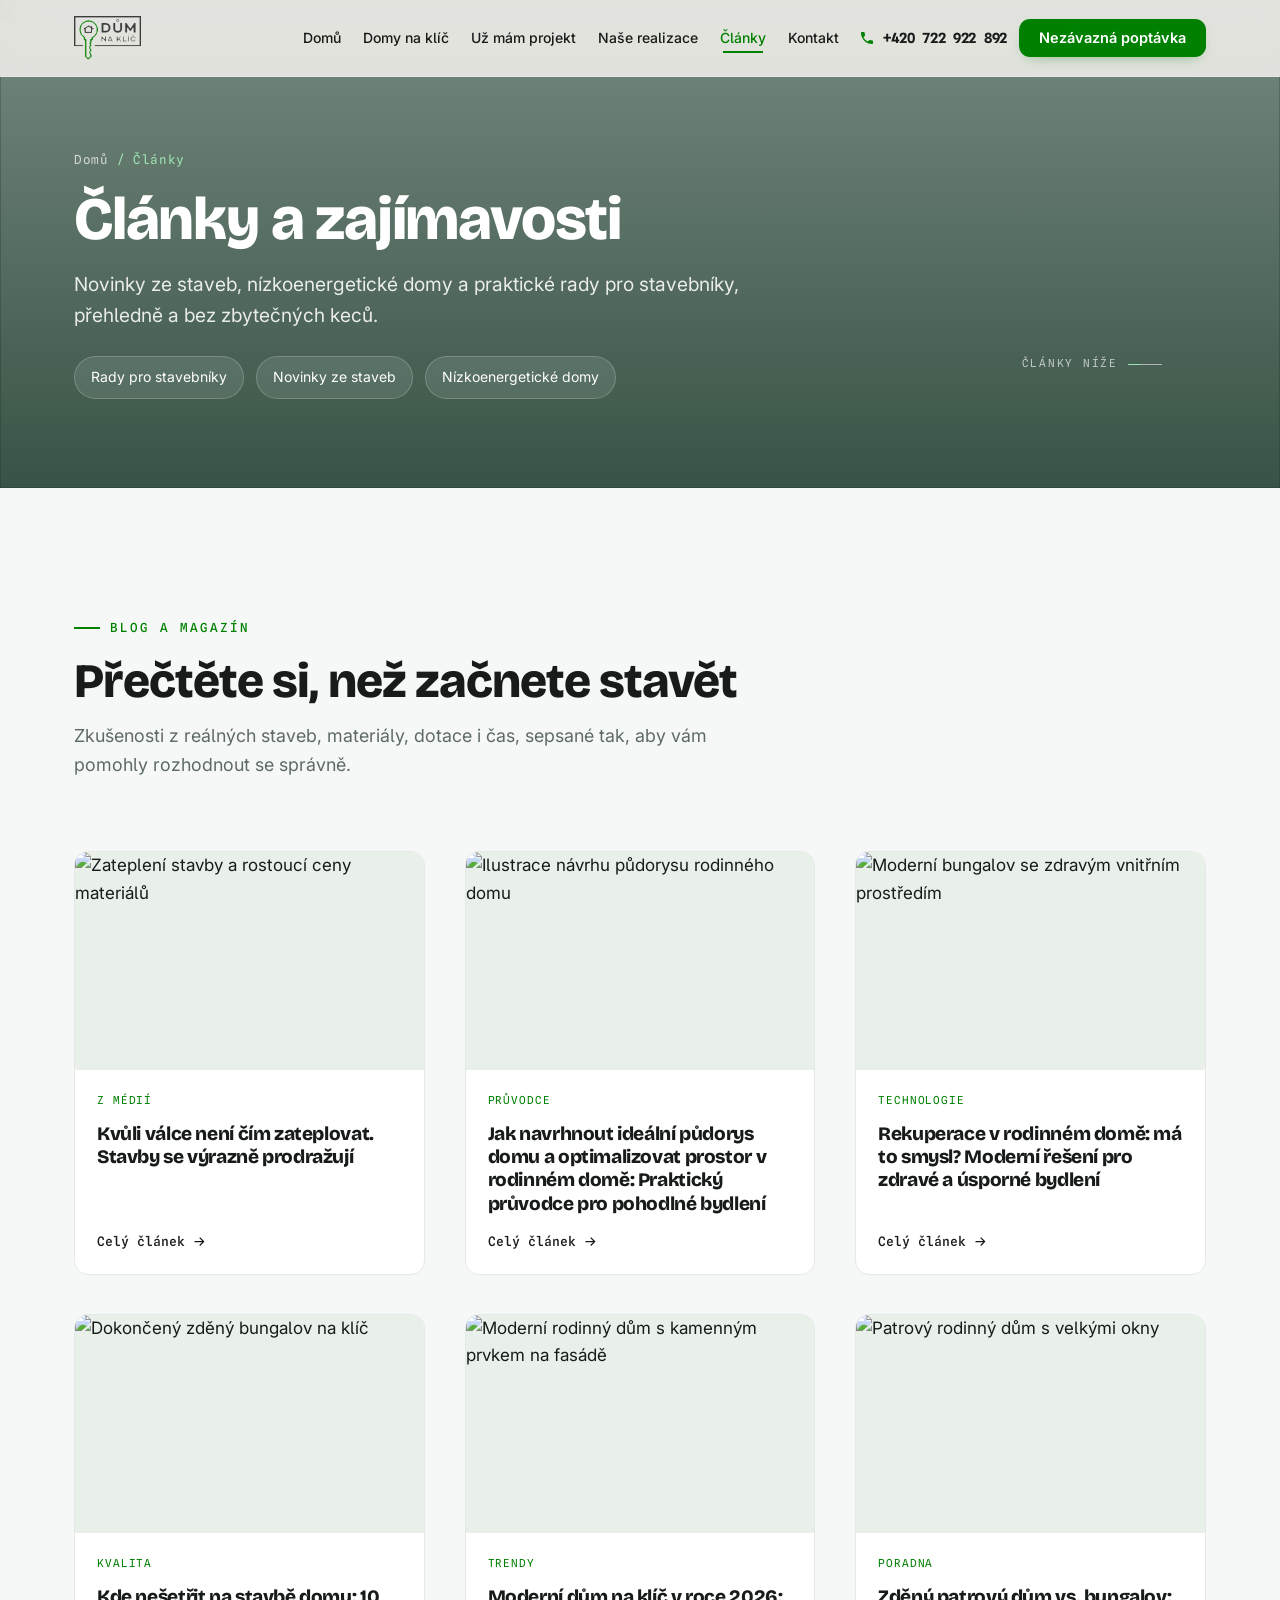
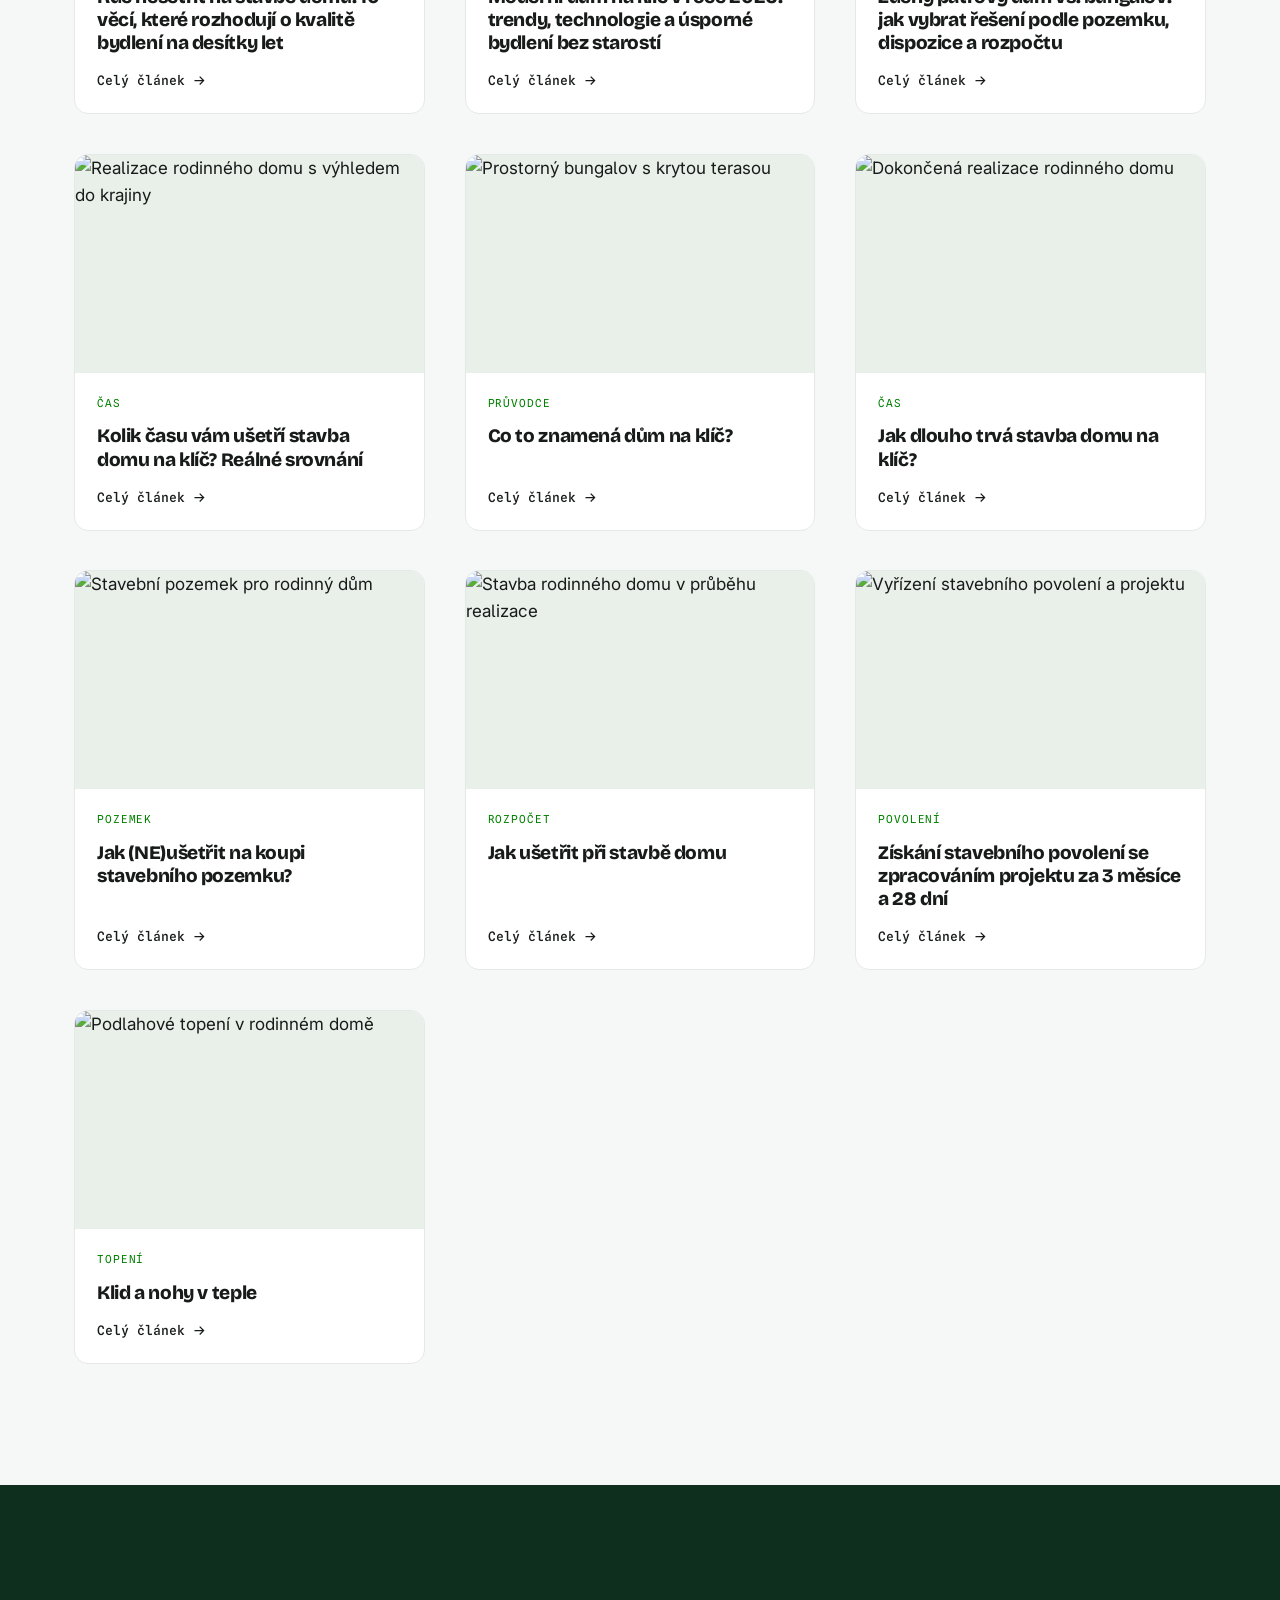
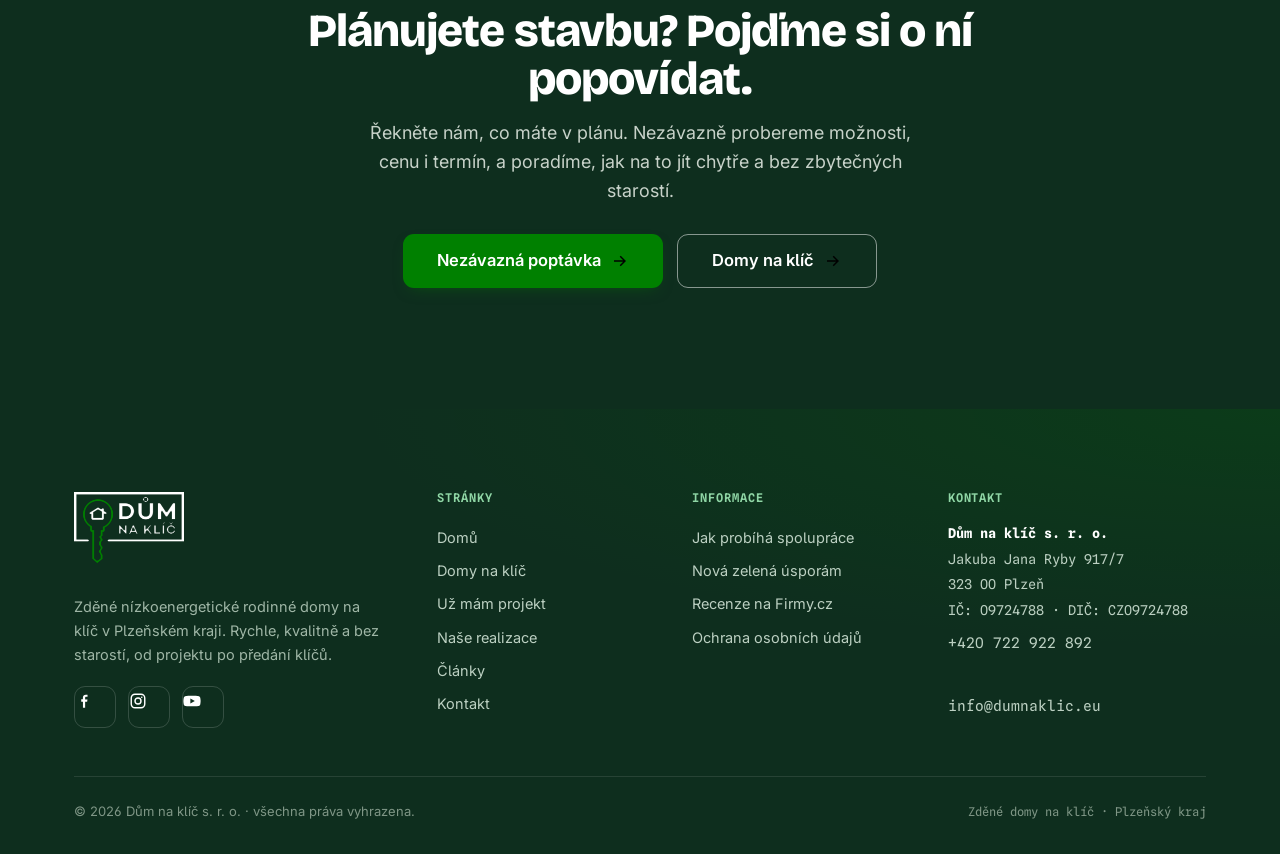
==== clanky.html @ 668cb0ad "Dům na klíč — redesign webu (statický web + GH Pages deploy) Kompletní redesign webu stavební firmy " ====
<!DOCTYPE html>
<html lang="cs">
<head>
  <meta charset="UTF-8">
  <meta http-equiv="X-UA-Compatible" content="IE=edge">
  <meta name="viewport" content="width=device-width, initial-scale=1">
  <title>Články a rady o stavbě domů na klíč | Dům na klíč</title>
  <meta name="description" content="Novinky ze staveb, nízkoenergetické domy a praktické rady pro stavebníky. Přečtěte si články z oblasti zděných rodinných domů na klíč.">
  <link rel="canonical" href="https://www.dumnaklic.eu/clanky/">
  <meta property="og:title" content="Články a rady o stavbě domů na klíč | Dům na klíč">
  <meta property="og:description" content="Novinky ze staveb, nízkoenergetické domy a praktické rady pro stavebníky. Přečtěte si články z oblasti zděných rodinných domů na klíč.">
  <meta property="og:type" content="website">
  <meta property="og:image" content="https://www.dumnaklic.eu/wp-content/uploads/2026/05/LUH8ee681_shutterstock_440245672.jpg">
  <meta name="theme-color" content="#008000">
  <link rel="preconnect" href="https://fonts.googleapis.com">
  <link rel="preconnect" href="https://fonts.gstatic.com" crossorigin>
  <link href="https://fonts.googleapis.com/css2?family=Bricolage+Grotesque:opsz,wght@12..96,200;12..96,300;12..96,600;12..96,700;12..96,800&family=Inter:wght@400;500;600;700&family=Spline+Sans+Mono:wght@400;500;600&display=swap" rel="stylesheet">
  <link rel="stylesheet" href="assets/css/style.css?v=5">
  <link rel="icon" href="data:image/svg+xml,%3Csvg xmlns='http://www.w3.org/2000/svg' viewBox='0 0 32 32'%3E%3Crect width='32' height='32' rx='7' fill='%23008000'/%3E%3Cpath d='M16 6l8 6.2v1.6h-2V24h-4.6v-5.6h-2.8V24H8V13.8H6v-1.6z' fill='%23fff'/%3E%3C/svg%3E">
</head>
<body class="has-callbar">

<!-- ============ HEADER (identické na všech stránkách) ============ -->
<header class="site-header">
  <div class="nav">
    <div class="container nav__in">
      <a class="nav__logo" href="index.html" aria-label="Dům na klíč, domů"><img src="assets/img/logo.png" alt="Dům na klíč"></a>
      <nav class="nav__menu" aria-label="Hlavní menu">
        <a class="nav__link" data-nav="index.html" href="index.html">Domů</a>
        <a class="nav__link" data-nav="projekty-typove.html" href="projekty-typove.html">Domy na klíč</a>
        <a class="nav__link" data-nav="projekty-individualni.html" href="projekty-individualni.html">Už mám projekt</a>
        <a class="nav__link" data-nav="realizace.html" href="realizace.html">Naše realizace</a>
        <a class="nav__link" data-nav="clanky.html" href="clanky.html">Články</a>
        <a class="nav__link" data-nav="kontakty.html" href="kontakty.html">Kontakt</a>
      </nav>
      <div class="nav__right">
        <a class="nav__phone" href="tel:+420722922892" aria-label="Zavolejte nám"><svg viewBox="0 0 24 24"><path d="M6.6 10.8c1.4 2.8 3.8 5.1 6.6 6.6l2.2-2.2c.3-.3.7-.4 1-.2 1.1.4 2.3.6 3.6.6.6 0 1 .4 1 1V20c0 .6-.4 1-1 1C10.6 21 3 13.4 3 4c0-.6.4-1 1-1h3.5c.6 0 1 .4 1 1 0 1.2.2 2.4.6 3.6.1.4 0 .7-.2 1z"/></svg><span>+420 722 922 892</span></a>
        <a class="btn btn--primary nav__cta" href="kontakty.html">Nezávazná poptávka</a>
        <button class="nav__toggle" aria-label="Otevřít menu" aria-expanded="false"><span></span><span></span><span></span></button>
      </div>
    </div>
  </div>
</header>

<!-- mobilní menu -->
<div class="drawer" role="dialog" aria-modal="true" aria-label="Menu">
  <div class="drawer__scrim" data-drawer-close></div>
  <div class="drawer__panel">
    <div class="drawer__head">
      <img src="assets/img/logo.png" alt="Dům na klíč">
      <button class="drawer__close" data-drawer-close aria-label="Zavřít menu">&times;</button>
    </div>
    <nav class="drawer__menu" aria-label="Mobilní menu">
      <a data-nav="index.html" href="index.html">Domů</a>
      <a data-nav="projekty-typove.html" href="projekty-typove.html">Domy na klíč</a>
      <a data-nav="projekty-individualni.html" href="projekty-individualni.html">Už mám projekt</a>
      <a data-nav="realizace.html" href="realizace.html">Naše realizace</a>
      <a data-nav="clanky.html" href="clanky.html">Články</a>
      <a data-nav="kontakty.html" href="kontakty.html">Kontakt</a>
    </nav>
    <div class="drawer__foot">
      <div class="drawer__phone">+420 722 922 892</div>
      <a class="btn btn--primary" href="kontakty.html">Nezávazná poptávka</a>
    </div>
  </div>
</div>

<main>
  <!-- ============ PAGE HERO ============ -->
  <section class="page-hero">
    <div class="page-hero__bg">
      <img src="https://www.dumnaklic.eu/wp-content/uploads/2026/05/LUH8ee681_shutterstock_440245672.jpg" alt="" aria-hidden="true" loading="lazy">
    </div>
    <div class="container">
      <div class="page-hero__in">
        <nav class="breadcrumb" aria-label="Drobečková navigace">
          <a href="index.html">Domů</a>
          <span aria-hidden="true">/</span>
          <span>Články</span>
        </nav>
        <h1 class="page-hero__title">Články a zajímavosti</h1>
        <p class="page-hero__lead">Novinky ze staveb, nízkoenergetické domy a praktické rady pro stavebníky, přehledně a bez zbytečných keců.</p>
        <div class="page-hero__meta">
          <span class="page-hero__chip">Rady pro stavebníky</span>
          <span class="page-hero__chip">Novinky ze staveb</span>
          <span class="page-hero__chip">Nízkoenergetické domy</span>
        </div>
        <div class="page-hero__scroll" aria-hidden="true">Články níže<span></span></div>
      </div>
    </div>
  </section>

  <!-- ============ MŘÍŽKA ČLÁNKŮ ============ -->
  <section class="section">
    <div class="container">
      <div class="section-head reveal">
        <p class="eyebrow">Blog a magazín</p>
        <h2 class="section-head__title">Přečtěte si, než začnete stavět</h2>
        <p class="section-head__lead">Zkušenosti z reálných staveb, materiály, dotace i čas, sepsané tak, aby vám pomohly rozhodnout se správně.</p>
      </div>
      <div class="grid grid--3">

        <!-- 1 · iDNES (externí, z médií) -->
        <article class="article-card reveal">
          <a class="article-card__media" href="https://www.idnes.cz/plzen/zpravy/ropa-plzensky-kraj-polystyren-neni-drahy-zatepleni-stavebni-firma.A260504_928268_plzen-zpravy_vb" target="_blank" rel="noopener"><img src="https://www.dumnaklic.eu/wp-content/uploads/2026/05/LUH8ee681_shutterstock_440245672.jpg" alt="Zateplení stavby a rostoucí ceny materiálů" loading="lazy"></a>
          <div class="article-card__body">
            <span class="article-card__cat">Z médií</span>
            <h3 class="article-card__title">Kvůli válce není čím zateplovat. Stavby se výrazně prodražují</h3>
            <a class="article-card__more" href="https://www.idnes.cz/plzen/zpravy/ropa-plzensky-kraj-polystyren-neni-drahy-zatepleni-stavebni-firma.A260504_928268_plzen-zpravy_vb" target="_blank" rel="noopener">Celý článek <svg viewBox="0 0 24 24"><path d="M4 11h12.2l-4.6-4.6L13 5l7 7-7 7-1.4-1.4 4.6-4.6H4z"/></svg></a>
          </div>
        </article>

        <!-- 2 · Půdorys / dispozice -->
        <article class="article-card reveal" data-delay="1">
          <a class="article-card__media" href="https://www.dumnaklic.eu/jak-navrhnout-idealni-pudorys-domu-a-optimalizovat-prostor-v-rodinnem-dome-prakticky-pruvodce-pro-pohodlne-bydleni/" target="_blank" rel="noopener"><img src="https://www.dumnaklic.eu/wp-content/uploads/2026/04/IMG_2669.jpg" alt="Ilustrace návrhu půdorysu rodinného domu" loading="lazy"></a>
          <div class="article-card__body">
            <span class="article-card__cat">Průvodce</span>
            <h3 class="article-card__title">Jak navrhnout ideální půdorys domu a optimalizovat prostor v rodinném domě: Praktický průvodce pro pohodlné bydlení</h3>
            <a class="article-card__more" href="https://www.dumnaklic.eu/jak-navrhnout-idealni-pudorys-domu-a-optimalizovat-prostor-v-rodinnem-dome-prakticky-pruvodce-pro-pohodlne-bydleni/" target="_blank" rel="noopener">Celý článek <svg viewBox="0 0 24 24"><path d="M4 11h12.2l-4.6-4.6L13 5l7 7-7 7-1.4-1.4 4.6-4.6H4z"/></svg></a>
          </div>
        </article>

        <!-- 3 · Rekuperace -->
        <article class="article-card reveal" data-delay="2">
          <a class="article-card__media" href="https://www.dumnaklic.eu/rekuperace-v-rodinnem-dome-ma-to-smysl/" target="_blank" rel="noopener"><img src="https://www.dumnaklic.eu/wp-content/uploads/2026/06/ChatGPT-Image-Jun-16-2026-at-11_22_30-AM.png" alt="Moderní bungalov se zdravým vnitřním prostředím" loading="lazy"></a>
          <div class="article-card__body">
            <span class="article-card__cat">Technologie</span>
            <h3 class="article-card__title">Rekuperace v rodinném domě: má to smysl? Moderní řešení pro zdravé a úsporné bydlení</h3>
            <a class="article-card__more" href="https://www.dumnaklic.eu/rekuperace-v-rodinnem-dome-ma-to-smysl/" target="_blank" rel="noopener">Celý článek <svg viewBox="0 0 24 24"><path d="M4 11h12.2l-4.6-4.6L13 5l7 7-7 7-1.4-1.4 4.6-4.6H4z"/></svg></a>
          </div>
        </article>

        <!-- 4 · Kvalita -->
        <article class="article-card reveal">
          <a class="article-card__media" href="https://www.dumnaklic.eu/kde-nesetrit-na-stavbe-domu-10-veci-ktere-rozhoduji-o-kvalite-bydleni-na-desitky-let/" target="_blank" rel="noopener"><img src="https://www.dumnaklic.eu/wp-content/uploads/2021/04/IMG_4372.jpg" alt="Dokončený zděný bungalov na klíč" loading="lazy"></a>
          <div class="article-card__body">
            <span class="article-card__cat">Kvalita</span>
            <h3 class="article-card__title">Kde nešetřit na stavbě domu: 10 věcí, které rozhodují o kvalitě bydlení na desítky let</h3>
            <a class="article-card__more" href="https://www.dumnaklic.eu/kde-nesetrit-na-stavbe-domu-10-veci-ktere-rozhoduji-o-kvalite-bydleni-na-desitky-let/" target="_blank" rel="noopener">Celý článek <svg viewBox="0 0 24 24"><path d="M4 11h12.2l-4.6-4.6L13 5l7 7-7 7-1.4-1.4 4.6-4.6H4z"/></svg></a>
          </div>
        </article>

        <!-- 5 · Trendy -->
        <article class="article-card reveal" data-delay="1">
          <a class="article-card__media" href="https://www.dumnaklic.eu/moderni-dum-na-klic-v-roce-2026-trendy-technologie-a-usporne-bydleni-bez-starosti/" target="_blank" rel="noopener"><img src="https://www.dumnaklic.eu/wp-content/uploads/2023/12/IMG_2590.jpg" alt="Moderní rodinný dům s kamenným prvkem na fasádě" loading="lazy"></a>
          <div class="article-card__body">
            <span class="article-card__cat">Trendy</span>
            <h3 class="article-card__title">Moderní dům na klíč v roce 2026: trendy, technologie a úsporné bydlení bez starostí</h3>
            <a class="article-card__more" href="https://www.dumnaklic.eu/moderni-dum-na-klic-v-roce-2026-trendy-technologie-a-usporne-bydleni-bez-starosti/" target="_blank" rel="noopener">Celý článek <svg viewBox="0 0 24 24"><path d="M4 11h12.2l-4.6-4.6L13 5l7 7-7 7-1.4-1.4 4.6-4.6H4z"/></svg></a>
          </div>
        </article>

        <!-- 6 · Poradna -->
        <article class="article-card reveal" data-delay="2">
          <a class="article-card__media" href="https://www.dumnaklic.eu/zdeny-patrovy-dum-vs-bungalov-jak-vybrat-spravne-reseni-podle-pozemku-dispozice-a-rozpoctu/" target="_blank" rel="noopener"><img src="https://www.dumnaklic.eu/wp-content/uploads/2026/04/IMG_3755.jpg" alt="Patrový rodinný dům s velkými okny" loading="lazy"></a>
          <div class="article-card__body">
            <span class="article-card__cat">Poradna</span>
            <h3 class="article-card__title">Zděný patrový dům vs. bungalov: jak vybrat řešení podle pozemku, dispozice a rozpočtu</h3>
            <a class="article-card__more" href="https://www.dumnaklic.eu/zdeny-patrovy-dum-vs-bungalov-jak-vybrat-spravne-reseni-podle-pozemku-dispozice-a-rozpoctu/" target="_blank" rel="noopener">Celý článek <svg viewBox="0 0 24 24"><path d="M4 11h12.2l-4.6-4.6L13 5l7 7-7 7-1.4-1.4 4.6-4.6H4z"/></svg></a>
          </div>
        </article>

        <!-- 7 · Čas -->
        <article class="article-card reveal">
          <a class="article-card__media" href="https://www.dumnaklic.eu/kolik-casu-vam-usetri-stavba-domu-na-klic-realne-srovnani/" target="_blank" rel="noopener"><img src="https://www.dumnaklic.eu/wp-content/uploads/2026/04/IMG_2679.jpg" alt="Realizace rodinného domu s výhledem do krajiny" loading="lazy"></a>
          <div class="article-card__body">
            <span class="article-card__cat">Čas</span>
            <h3 class="article-card__title">Kolik času vám ušetří stavba domu na klíč? Reálné srovnání</h3>
            <a class="article-card__more" href="https://www.dumnaklic.eu/kolik-casu-vam-usetri-stavba-domu-na-klic-realne-srovnani/" target="_blank" rel="noopener">Celý článek <svg viewBox="0 0 24 24"><path d="M4 11h12.2l-4.6-4.6L13 5l7 7-7 7-1.4-1.4 4.6-4.6H4z"/></svg></a>
          </div>
        </article>

        <!-- 8 · Průvodce -->
        <article class="article-card reveal" data-delay="1">
          <a class="article-card__media" href="https://www.dumnaklic.eu/co-to-znamena-dum-na-klic/" target="_blank" rel="noopener"><img src="https://www.dumnaklic.eu/wp-content/uploads/2026/04/IMG_8187.jpg" alt="Prostorný bungalov s krytou terasou" loading="lazy"></a>
          <div class="article-card__body">
            <span class="article-card__cat">Průvodce</span>
            <h3 class="article-card__title">Co to znamená dům na klíč?</h3>
            <a class="article-card__more" href="https://www.dumnaklic.eu/co-to-znamena-dum-na-klic/" target="_blank" rel="noopener">Celý článek <svg viewBox="0 0 24 24"><path d="M4 11h12.2l-4.6-4.6L13 5l7 7-7 7-1.4-1.4 4.6-4.6H4z"/></svg></a>
          </div>
        </article>

        <!-- 9 · Čas -->
        <article class="article-card reveal" data-delay="2">
          <a class="article-card__media" href="https://www.dumnaklic.eu/jak-dlouho-trva-stavba-domu-na-klic/" target="_blank" rel="noopener"><img src="https://www.dumnaklic.eu/wp-content/uploads/2026/04/IMG_3755.jpg" alt="Dokončená realizace rodinného domu" loading="lazy"></a>
          <div class="article-card__body">
            <span class="article-card__cat">Čas</span>
            <h3 class="article-card__title">Jak dlouho trvá stavba domu na klíč?</h3>
            <a class="article-card__more" href="https://www.dumnaklic.eu/jak-dlouho-trva-stavba-domu-na-klic/" target="_blank" rel="noopener">Celý článek <svg viewBox="0 0 24 24"><path d="M4 11h12.2l-4.6-4.6L13 5l7 7-7 7-1.4-1.4 4.6-4.6H4z"/></svg></a>
          </div>
        </article>

        <!-- 10 · Pozemek -->
        <article class="article-card reveal">
          <a class="article-card__media" href="https://www.dumnaklic.eu/co-je-stavebni-pozemek/" target="_blank" rel="noopener"><img src="https://www.dumnaklic.eu/wp-content/uploads/2023/04/My-project-1-1.jpg" alt="Stavební pozemek pro rodinný dům" loading="lazy"></a>
          <div class="article-card__body">
            <span class="article-card__cat">Pozemek</span>
            <h3 class="article-card__title">Jak (NE)ušetřit na koupi stavebního pozemku?</h3>
            <a class="article-card__more" href="https://www.dumnaklic.eu/co-je-stavebni-pozemek/" target="_blank" rel="noopener">Celý článek <svg viewBox="0 0 24 24"><path d="M4 11h12.2l-4.6-4.6L13 5l7 7-7 7-1.4-1.4 4.6-4.6H4z"/></svg></a>
          </div>
        </article>

        <!-- 11 · Rozpočet -->
        <article class="article-card reveal" data-delay="1">
          <a class="article-card__media" href="https://www.dumnaklic.eu/jak-usetrit-pri-stavbe-domu/" target="_blank" rel="noopener"><img src="https://www.dumnaklic.eu/wp-content/uploads/2022/11/IMG_0163.jpg" alt="Stavba rodinného domu v průběhu realizace" loading="lazy"></a>
          <div class="article-card__body">
            <span class="article-card__cat">Rozpočet</span>
            <h3 class="article-card__title">Jak ušetřit při stavbě domu</h3>
            <a class="article-card__more" href="https://www.dumnaklic.eu/jak-usetrit-pri-stavbe-domu/" target="_blank" rel="noopener">Celý článek <svg viewBox="0 0 24 24"><path d="M4 11h12.2l-4.6-4.6L13 5l7 7-7 7-1.4-1.4 4.6-4.6H4z"/></svg></a>
          </div>
        </article>

        <!-- 12 · Povolení -->
        <article class="article-card reveal" data-delay="2">
          <a class="article-card__media" href="https://www.dumnaklic.eu/ziskani-stavebniho-povoleni-se-zpracovanim-projektu-za-3-mesice-a-28-dni/" target="_blank" rel="noopener"><img src="https://www.dumnaklic.eu/wp-content/uploads/2022/11/STAVEBNI-FIRMA-PLZEN.jpg" alt="Vyřízení stavebního povolení a projektu" loading="lazy"></a>
          <div class="article-card__body">
            <span class="article-card__cat">Povolení</span>
            <h3 class="article-card__title">Získání stavebního povolení se zpracováním projektu za 3 měsíce a 28 dní</h3>
            <a class="article-card__more" href="https://www.dumnaklic.eu/ziskani-stavebniho-povoleni-se-zpracovanim-projektu-za-3-mesice-a-28-dni/" target="_blank" rel="noopener">Celý článek <svg viewBox="0 0 24 24"><path d="M4 11h12.2l-4.6-4.6L13 5l7 7-7 7-1.4-1.4 4.6-4.6H4z"/></svg></a>
          </div>
        </article>

        <!-- 13 · Topení -->
        <article class="article-card reveal">
          <a class="article-card__media" href="https://www.dumnaklic.eu/klid-a-nohy-v-teple/" target="_blank" rel="noopener"><img src="https://www.dumnaklic.eu/wp-content/uploads/2022/11/podlahove-topeni.jpg" alt="Podlahové topení v rodinném domě" loading="lazy"></a>
          <div class="article-card__body">
            <span class="article-card__cat">Topení</span>
            <h3 class="article-card__title">Klid a nohy v teple</h3>
            <a class="article-card__more" href="https://www.dumnaklic.eu/klid-a-nohy-v-teple/" target="_blank" rel="noopener">Celý článek <svg viewBox="0 0 24 24"><path d="M4 11h12.2l-4.6-4.6L13 5l7 7-7 7-1.4-1.4 4.6-4.6H4z"/></svg></a>
          </div>
        </article>

      </div>
    </div>
  </section>

  <!-- ============ CTA ============ -->
  <section class="section section--pine">
    <div class="container">
      <div class="cta-band reveal">
        <h2 class="cta-band__title">Plánujete stavbu? Pojďme si o ní popovídat.</h2>
        <p class="cta-band__text">Řekněte nám, co máte v plánu. Nezávazně probereme možnosti, cenu i termín, a poradíme, jak na to jít chytře a bez zbytečných starostí.</p>
        <div class="cta-band__actions">
          <a class="btn btn--primary btn--lg" href="kontakty.html">Nezávazná poptávka
            <svg viewBox="0 0 24 24"><path d="M4 11h12.2l-4.6-4.6L13 5l7 7-7 7-1.4-1.4 4.6-4.6H4z"/></svg></a>
          <a class="btn btn--outline-light btn--lg" href="projekty-typove.html">Domy na klíč
            <svg viewBox="0 0 24 24"><path d="M4 11h12.2l-4.6-4.6L13 5l7 7-7 7-1.4-1.4 4.6-4.6H4z"/></svg></a>
        </div>
      </div>
    </div>
  </section>
</main>

<!-- ============ FOOTER (identické na všech stránkách) ============ -->
<footer class="site-footer">
  <div class="container">
    <div class="footer__grid">
      <div class="footer__col">
        <span class="footer__logo"><img src="assets/img/logo-light.png" alt="Dům na klíč"></span>
        <p class="footer__about">Zděné nízkoenergetické rodinné domy na klíč v Plzeňském kraji. Rychle, kvalitně a bez starostí, od projektu po předání klíčů.</p>
        <div class="footer__socials">
          <a href="https://www.facebook.com/dumnaklic.eu" target="_blank" rel="noopener" aria-label="Facebook"><svg viewBox="0 0 24 24"><path d="M13.5 21v-8h2.7l.4-3.1h-3.1V7.9c0-.9.3-1.5 1.6-1.5h1.6V3.6c-.3 0-1.2-.1-2.3-.1-2.3 0-3.9 1.4-3.9 4v2.3H8.3V13h2.3v8z"/></svg></a>
          <a href="https://www.instagram.com/dumnaklic.eu/" target="_blank" rel="noopener" aria-label="Instagram"><svg viewBox="0 0 24 24" fill="none" stroke="#fff" stroke-width="1.9"><rect x="3" y="3" width="18" height="18" rx="5"/><circle cx="12" cy="12" r="4"/><circle cx="17" cy="7" r="1.1" fill="#fff" stroke="none"/></svg></a>
          <a href="https://www.youtube.com/@dumnaklic1733" target="_blank" rel="noopener" aria-label="YouTube"><svg viewBox="0 0 24 24"><path d="M23 7.5a2.8 2.8 0 0 0-2-2C19.2 5 12 5 12 5s-7.2 0-9 .5a2.8 2.8 0 0 0-2 2A29 29 0 0 0 .5 12 29 29 0 0 0 1 16.5a2.8 2.8 0 0 0 2 2c1.8.5 9 .5 9 .5s7.2 0 9-.5a2.8 2.8 0 0 0 2-2 29 29 0 0 0 .5-4.5A29 29 0 0 0 23 7.5M9.8 15.3V8.7l6 3.3z"/></svg></a>
        </div>
      </div>
      <div class="footer__col">
        <h4>Stránky</h4>
        <a href="index.html">Domů</a>
        <a href="projekty-typove.html">Domy na klíč</a>
        <a href="projekty-individualni.html">Už mám projekt</a>
        <a href="realizace.html">Naše realizace</a>
        <a href="clanky.html">Články</a>
        <a href="kontakty.html">Kontakt</a>
      </div>
      <div class="footer__col">
        <h4>Informace</h4>
        <a href="https://www.dumnaklic.eu/jak-probiha-spoluprace/" target="_blank" rel="noopener">Jak probíhá spolupráce</a>
        <a href="https://www.dumnaklic.eu/nova-zelena-usporam/" target="_blank" rel="noopener">Nová zelená úsporám</a>
        <a href="https://www.firmy.cz/detail/13316725-dum-na-klic-s-r-o-plzen.html" target="_blank" rel="noopener">Recenze na Firmy.cz</a>
        <a href="https://www.dumnaklic.eu/privacy-policy/" target="_blank" rel="noopener">Ochrana osobních údajů</a>
      </div>
      <div class="footer__col">
        <h4>Kontakt</h4>
        <p class="footer__contact">
          <strong>Dům na klíč s. r. o.</strong><br>
          Jakuba Jana Ryby 917/7<br>323 00 Plzeň<br>
          IČ: 09724788 · DIČ: CZ09724788<br>
          <a href="tel:+420722922892">+420 722 922 892</a><br>
          <a href="mailto:info@dumnaklic.eu">info@dumnaklic.eu</a>
        </p>
      </div>
    </div>
    <div class="footer__bottom">
      <span>© 2026 Dům na klíč s. r. o. · všechna práva vyhrazena.</span>
      <span class="footer__made">Zděné domy na klíč · Plzeňský kraj</span>
    </div>
  </div>
</footer>

<!-- mobilní sticky call bar -->
<div class="callbar">
  <a href="tel:+420722922892" class="callbar--primary"><svg viewBox="0 0 24 24"><path d="M6.6 10.8c1.4 2.8 3.8 5.1 6.6 6.6l2.2-2.2c.3-.3.7-.4 1-.2 1.1.4 2.3.6 3.6.6.6 0 1 .4 1 1V20c0 .6-.4 1-1 1C10.6 21 3 13.4 3 4c0-.6.4-1 1-1h3.5c.6 0 1 .4 1 1 0 1.2.2 2.4.6 3.6.1.4 0 .7-.2 1z"/></svg>Zavolat</a>
  <a href="kontakty.html">Poptávka</a>
</div>

<!-- lightbox (galerie) -->
<div class="lightbox" role="dialog" aria-modal="true" aria-label="Galerie">
  <button class="lightbox__close" aria-label="Zavřít">&times;</button>
  <button class="lightbox__nav lightbox__nav--prev" aria-label="Předchozí">&#8249;</button>
  <img src="" alt="">
  <button class="lightbox__nav lightbox__nav--next" aria-label="Další">&#8250;</button>
  <div class="lightbox__cap"></div>
</div>

<script src="assets/js/main.js?v=5"></script>
</body>
</html>
---- assets/css/style.css ----
/* =====================================================================
   DŮM NA KLÍČ — Design system
   Brand: #008000 (zelená, požadavek klienta) + #3C3C3B (antracit)
   Signatura: "titleblock" katalogové karty (technický výkres) + motiv klíče
   Display: Bricolage Grotesque · Body: Inter · Utility: Spline Sans Mono
   ===================================================================== */

/* ---------- Tokens ---------- */
:root{
  --green:#008000;          /* mandatorní brand zelená */
  --green-600:#0a6b20;      /* hover na zelené */
  --green-deep:#0e2e1e;     /* tmavé "pine" sekce */
  --green-tint:#e8f2ea;     /* jemný zelený wash */
  --charcoal:#3c3c3b;       /* sekundární brand */
  --ink:#171b19;            /* hlavní text na světlé (chladná grafitová) */
  --muted:#5e6a64;          /* sekundární text (chladná šedá) */
  --bone:#f6f8f7;           /* čisté chladné takřka-bílé pozadí */
  --stone:#e9f0ea;          /* jemná šedozelená — alternující sekce / karty */
  --line:#e4e8e6;           /* chladné vlasové linky */
  --line-strong:#d0d6d3;
  --white:#ffffff;

  --font-display:'Bricolage Grotesque','Segoe UI',system-ui,sans-serif;
  --font-body:'Inter','Segoe UI',system-ui,-apple-system,sans-serif;
  --font-mono:'Spline Sans Mono','SFMono-Regular',ui-monospace,monospace;

  --wrap:1220px;
  --gap:clamp(22px,3.1vw,40px);
  --radius:14px;
  --radius-sm:9px;
  --shadow:0 1px 2px rgba(23,27,25,.04),0 20px 44px -26px rgba(23,27,25,.26);
  --shadow-lg:0 34px 76px -36px rgba(14,46,30,.46);
  --ease:cubic-bezier(.22,.61,.36,1);
  --header-h:76px;
}

/* ---------- Reset ---------- */
*,*::before,*::after{box-sizing:border-box}
html{-webkit-text-size-adjust:100%;scroll-behavior:smooth}
@media (prefers-reduced-motion:reduce){html{scroll-behavior:auto}}
body{
  margin:0;font-family:var(--font-body);color:var(--ink);
  background:var(--bone);line-height:1.6;font-size:17px;
  -webkit-font-smoothing:antialiased;text-rendering:optimizeLegibility;
  font-feature-settings:"ss01","cv05";
  overflow-x:hidden;
}
img{max-width:100%;display:block;height:auto}
a{color:inherit;text-decoration:none}
button{font:inherit;cursor:pointer;border:none;background:none;color:inherit}
input,textarea,select{font:inherit;color:inherit}
h1,h2,h3,h4{font-family:var(--font-display);font-weight:800;line-height:1.05;
  letter-spacing:-.02em;margin:0;color:var(--ink)}
p{margin:0}
ul{margin:0;padding:0;list-style:none}
:focus-visible{outline:3px solid var(--green);outline-offset:3px;border-radius:4px}
::selection{background:var(--green);color:#fff}

/* ---------- Layout primitives ---------- */
.container{width:100%;max-width:var(--wrap);margin-inline:auto;padding-inline:clamp(20px,5vw,44px)}
.section{padding:clamp(74px,9.5vw,146px) 0;position:relative}
.section--tight{padding:clamp(48px,6.5vw,88px) 0}
.section--stone{background:var(--stone)}
.section--dark{background:var(--charcoal);color:#f3f1ea}
.section--pine{background:var(--green-deep);color:#eaf3ec}
.section--dark h1,.section--dark h2,.section--dark h3,.section--dark h4,
.section--pine h1,.section--pine h2,.section--pine h3,.section--pine h4{color:#fff}
.grid{display:grid;gap:var(--gap)}
@media(min-width:720px){.grid--2{grid-template-columns:repeat(2,1fr)}
  .grid--3{grid-template-columns:repeat(3,1fr)}
  .grid--4{grid-template-columns:repeat(2,1fr)}}
@media(min-width:1040px){.grid--4{grid-template-columns:repeat(4,1fr)}}

/* ---------- Eyebrow + section heads (structure = spec-sheet ticks) ---------- */
.eyebrow{display:inline-flex;align-items:center;gap:10px;font-family:var(--font-mono);
  font-size:12.5px;font-weight:500;letter-spacing:.16em;text-transform:uppercase;
  color:var(--green);margin:0 0 18px}
.eyebrow::before{content:"";width:26px;height:0;border-top:2px solid var(--green)}
.section--dark .eyebrow,.section--pine .eyebrow{color:#7fd39a}
.section--dark .eyebrow::before,.section--pine .eyebrow::before{border-color:#7fd39a}
.section-head{max-width:720px;margin-bottom:clamp(42px,5.6vw,74px)}
.section-head--center{margin-inline:auto;text-align:center}
.section-head__title{font-size:clamp(28px,4.2vw,48px)}
.section-head__lead{margin-top:16px;font-size:clamp(16px,1.4vw,19px);color:var(--muted);max-width:60ch}
.section--dark .section-head__lead,.section--pine .section-head__lead{color:#c7d2c9}
.section-head--center .section-head__lead{margin-inline:auto}

/* ---------- Buttons ---------- */
.btn{display:inline-flex;align-items:center;justify-content:center;gap:10px;
  padding:14px 26px;font-family:var(--font-body);font-weight:600;font-size:15.5px;
  border-radius:11px;transition:transform .25s var(--ease),background .25s,color .25s,box-shadow .25s;
  line-height:1;white-space:nowrap}
.btn svg{width:18px;height:18px;flex:none}
.btn--primary{background:var(--green);color:#fff;box-shadow:0 6px 16px -8px rgba(0,128,0,.5)}
.btn--primary:hover{background:var(--green-600);transform:translateY(-2px);box-shadow:0 10px 22px -10px rgba(0,128,0,.55)}
.btn--dark{background:var(--charcoal);color:#fff}
.btn--dark:hover{background:#2a2a29;transform:translateY(-2px)}
.btn--ghost{border:1.5px solid var(--line-strong);color:var(--ink);background:transparent}
.btn--ghost:hover{border-color:var(--green);color:var(--green);transform:translateY(-2px)}
.btn--light{background:#fff;color:var(--ink);border:1.5px solid transparent}
.btn--light:hover{transform:translateY(-2px);box-shadow:var(--shadow)}
.btn--outline-light{border:1.5px solid rgba(255,255,255,.5);color:#fff}
.btn--outline-light:hover{background:#fff;color:var(--green-deep);transform:translateY(-2px)}
.btn--lg{padding:17px 34px;font-size:16.5px}
.btn--block{width:100%}

/* ---------- Header / nav ---------- */
.site-header{position:fixed;inset:0 0 auto;z-index:60;transition:transform .35s var(--ease)}
.topbar{background:var(--green-deep);color:#d6e5da;font-family:var(--font-mono);
  font-size:12.5px;letter-spacing:.03em}
.topbar__in{display:flex;gap:20px;align-items:center;justify-content:space-between;
  min-height:38px;padding-block:6px}
.topbar__left{display:flex;gap:22px;align-items:center;flex-wrap:wrap}
.topbar a{transition:color .2s}.topbar a:hover{color:#fff}
.topbar__tag{color:#7fd39a}
.topbar__socials{display:flex;gap:14px;align-items:center}
.topbar__socials svg{width:15px;height:15px;fill:currentColor;opacity:.8}
.topbar__socials a:hover svg{opacity:1}
@media(max-width:720px){.topbar__left .topbar__addr{display:none}}

.nav{background:rgba(245,243,238,.86);backdrop-filter:blur(14px);
  border-bottom:1px solid var(--line);transition:background .3s,box-shadow .3s,min-height .3s}
.nav__in{display:flex;align-items:center;gap:14px;min-height:var(--header-h);transition:min-height .3s}
.nav__logo{display:flex;align-items:center;gap:12px;flex:none;margin-right:auto}
.nav__logo img{height:44px;width:auto;transition:height .3s}
.is-scrolled .nav{background:rgba(245,243,238,.96);box-shadow:0 10px 30px -20px rgba(27,27,25,.4)}
.is-scrolled .nav__in{min-height:64px}
.is-scrolled .nav__logo img{height:37px}
.nav__menu{display:none;gap:2px;align-items:center}
.nav__link{position:relative;padding:9px 13px;font-size:15px;font-weight:500;color:var(--ink);
  border-radius:8px;transition:color .2s;white-space:nowrap}
.nav__link::after{content:"";position:absolute;left:13px;right:13px;bottom:5px;height:2px;
  background:var(--green);transform:scaleX(0);transform-origin:left;transition:transform .25s var(--ease)}
.nav__link:hover,.nav__link.is-active{color:var(--green)}
.nav__link:hover::after,.nav__link.is-active::after{transform:scaleX(1)}
.nav__right{display:flex;align-items:center;gap:12px;flex:none}
.nav__phone{display:none;align-items:center;gap:8px;font-weight:700;font-size:15px;color:var(--ink);white-space:nowrap}
.nav__phone svg{width:16px;height:16px;fill:var(--green)}
.nav__phone span{font-family:var(--font-mono);letter-spacing:-.02em}
.nav__cta{display:none}
.nav__cta.btn{padding:12px 20px;font-size:14.5px}
.nav__toggle{display:inline-flex;flex-direction:column;justify-content:center;gap:5px;width:46px;height:46px;
  border-radius:10px;border:1px solid var(--line-strong);align-items:center}
.nav__toggle span{width:20px;height:2px;background:var(--ink);transition:.3s}
@media(min-width:1160px){
  .nav__menu{display:flex}.nav__phone{display:flex}.nav__toggle{display:none}
  .nav__cta{display:inline-flex}
}
@media(min-width:1160px) and (max-width:1300px){
  .nav__link{padding:9px 10px;font-size:14px}
  .nav__phone{font-size:14px}
  .nav__in{gap:10px}
}

/* mobile drawer */
.drawer{position:fixed;inset:0;z-index:80;visibility:hidden;pointer-events:none}
.drawer.is-open{visibility:visible;pointer-events:auto}
.drawer__scrim{position:absolute;inset:0;background:rgba(14,46,30,.5);opacity:0;transition:opacity .3s}
.drawer.is-open .drawer__scrim{opacity:1}
.drawer__panel{position:absolute;top:0;right:0;height:100%;width:min(86vw,380px);
  background:var(--bone);box-shadow:var(--shadow-lg);transform:translateX(100%);
  transition:transform .38s var(--ease);display:flex;flex-direction:column;padding:22px}
.drawer.is-open .drawer__panel{transform:none}
.drawer__head{display:flex;align-items:center;justify-content:space-between;margin-bottom:18px}
.drawer__head img{height:40px}
.drawer__close{width:44px;height:44px;border-radius:10px;border:1px solid var(--line-strong);
  display:grid;place-items:center;font-size:22px}
.drawer__menu{display:flex;flex-direction:column;gap:2px;margin-top:4px}
.drawer__menu a{padding:14px 12px;font-family:var(--font-display);font-weight:700;font-size:20px;
  border-bottom:1px solid var(--line);display:flex;justify-content:space-between;align-items:center}
.drawer__menu a.is-active{color:var(--green)}
.drawer__foot{margin-top:auto;padding-top:20px;display:grid;gap:12px}
.drawer__foot .btn{width:100%}
.drawer__phone{font-family:var(--font-mono);font-weight:600;text-align:center;color:var(--green)}

/* ---------- Hero (homepage) ---------- */
.hero{position:relative;min-height:100svh;display:flex;align-items:flex-end;
  color:#fff;overflow:hidden;padding-top:calc(var(--header-h) + 60px)}
.hero__bg{position:absolute;inset:0;z-index:0;overflow:hidden}
.hero__bg iframe,.hero__bg video,.hero__poster{position:absolute;top:50%;left:50%;
  width:max(100%,177.78vh);height:max(100%,56.25vw);min-width:100%;min-height:100%;
  transform:translate(-50%,-50%);object-fit:cover;border:0;pointer-events:none}
.hero__video{position:absolute;inset:0;opacity:0;transition:opacity 1.1s ease}
.hero__video.is-ready{opacity:1}
.hero__video iframe{position:absolute;top:50%;left:50%;width:max(100%,177.78vh);
  height:max(100%,56.25vw);min-width:100%;min-height:100%;transform:translate(-50%,-50%);border:0;pointer-events:none}
.hero__overlay{position:absolute;inset:0;z-index:1;
  background:linear-gradient(180deg,rgba(14,46,30,.32) 0%,rgba(14,46,30,.15) 40%,rgba(14,46,30,.78) 100%),
             linear-gradient(90deg,rgba(14,46,30,.55),transparent 60%)}
.hero__inner{position:relative;z-index:2;width:100%;padding-bottom:clamp(48px,7vw,96px)}
.hero__eyebrow{display:inline-flex;align-items:center;gap:10px;font-family:var(--font-mono);
  font-size:13px;letter-spacing:.14em;text-transform:uppercase;color:#9fe3b4;margin-bottom:22px}
.hero__eyebrow::before{content:"";width:30px;border-top:2px solid #9fe3b4}
.hero__title{font-size:clamp(38px,6.6vw,84px);line-height:.98;letter-spacing:-.03em;color:#fff;
  max-width:16ch;text-wrap:balance}
.hero__title em{font-style:normal;color:#9fe3b4}
.hero__lead{margin-top:22px;font-size:clamp(17px,1.8vw,21px);max-width:46ch;color:rgba(255,255,255,.9)}
.hero__actions{display:flex;flex-wrap:wrap;gap:14px;margin-top:32px}
.hero__meta{display:flex;flex-wrap:wrap;gap:24px 40px;margin-top:44px;padding-top:26px;
  border-top:1px solid rgba(255,255,255,.22)}
.hero__meta-item{display:flex;flex-direction:column;gap:2px}
.hero__meta-num{font-family:var(--font-display);font-size:clamp(30px,3.4vw,44px);font-weight:300;color:#fff;line-height:1;letter-spacing:-.03em}
.hero__meta-label{font-family:var(--font-mono);font-size:12px;letter-spacing:.06em;text-transform:uppercase;color:rgba(255,255,255,.72)}
.hero__scroll{position:absolute;left:50%;bottom:20px;z-index:2;transform:translateX(-50%);
  font-family:var(--font-mono);font-size:11px;letter-spacing:.2em;text-transform:uppercase;
  color:rgba(255,255,255,.7);display:flex;flex-direction:column;align-items:center;gap:8px}
.hero__scroll span{width:1px;height:34px;background:linear-gradient(rgba(255,255,255,.7),transparent);animation:scrolldrop 2s infinite}
@keyframes scrolldrop{0%{transform:scaleY(0);transform-origin:top}45%{transform:scaleY(1);transform-origin:top}
  55%{transform:scaleY(1);transform-origin:bottom}100%{transform:scaleY(0);transform-origin:bottom}}

/* ---------- Page hero (podstránky) ---------- */
.page-hero{position:relative;color:#fff;padding:calc(var(--header-h) + 74px) 0 clamp(52px,7vw,90px);overflow:hidden}
.page-hero__bg{position:absolute;inset:0;z-index:0}
.page-hero__bg img{width:100%;height:100%;object-fit:cover}
.page-hero__bg::after{content:"";position:absolute;inset:0;
  background:linear-gradient(180deg,rgba(14,46,30,.55),rgba(14,46,30,.82))}
.page-hero--plain{background:var(--green-deep)}
.page-hero__in{position:relative;z-index:1}
.breadcrumb{font-family:var(--font-mono);font-size:12.5px;letter-spacing:.05em;color:rgba(255,255,255,.7);
  margin-bottom:18px;display:flex;gap:8px;flex-wrap:wrap}
.breadcrumb a:hover{color:#fff}.breadcrumb span{color:#9fe3b4}
.page-hero__title{font-size:clamp(32px,5vw,60px);color:#fff;max-width:18ch;text-wrap:balance}
.page-hero__lead{margin-top:18px;font-size:clamp(16px,1.5vw,20px);max-width:60ch;color:rgba(255,255,255,.88)}

/* ---------- Stat bar ---------- */
.statbar{display:grid;grid-template-columns:1fr;gap:1px;background:var(--line);
  border:1px solid var(--line);border-radius:var(--radius);overflow:hidden;
  max-width:820px;margin-inline:auto}
@media(min-width:640px){.statbar{grid-template-columns:repeat(3,1fr)}}
.stat{background:var(--white);padding:clamp(20px,2.1vw,28px) clamp(14px,2vw,22px);text-align:center}
.section--dark .stat,.section--pine .stat{background:rgba(255,255,255,.04)}
.stat__num{font-family:var(--font-display);font-weight:400;font-size:clamp(30px,3vw,42px);
  line-height:1;color:var(--green);letter-spacing:-.03em;font-feature-settings:"tnum" 1,"lnum" 1}
.section--pine .stat__num,.section--dark .stat__num{color:#7fd39a}
.stat__label{margin-top:8px;font-family:var(--font-mono);font-size:11.5px;letter-spacing:.05em;
  text-transform:uppercase;color:var(--muted)}
.section--dark .stat__label,.section--pine .stat__label{color:#b9c6bc}

/* ---------- Benefits (custom, boxless ikony + offset accent) ---------- */
.benefit{position:relative;height:100%;overflow:hidden;
  padding:clamp(30px,3.2vw,42px) clamp(26px,2.6vw,34px) clamp(30px,3vw,38px);
  background:var(--white);border:1px solid var(--line);border-radius:var(--radius);
  box-shadow:0 1px 2px rgba(23,27,25,.03);
  transition:transform .35s var(--ease),box-shadow .35s,border-color .35s}
.benefit:hover{transform:translateY(-5px);box-shadow:var(--shadow);border-color:var(--line-strong)}
.benefit::before{content:"";position:absolute;top:0;left:clamp(26px,2.6vw,34px);width:46px;height:4px;
  background:var(--green);border-radius:0 0 4px 4px;transition:width .35s var(--ease)}
.benefit:hover::before{width:72px}
.benefit__icon{display:block;width:46px;height:46px;margin-bottom:24px;color:var(--green)}
.benefit__icon svg{width:46px;height:46px;stroke:var(--green);fill:none;stroke-width:1.4;stroke-linecap:round;stroke-linejoin:round}
.benefit__title{font-size:clamp(21px,2vw,25px);margin-bottom:10px}
.benefit__text{color:var(--muted);font-size:15.5px;line-height:1.6}

/* ---------- SIGNATURE: house titleblock card ---------- */
.house-card{position:relative;background:var(--white);border:1px solid var(--line);border-radius:var(--radius);
  overflow:hidden;display:flex;flex-direction:column;transition:transform .3s var(--ease),box-shadow .3s,border-color .3s;height:100%}
.house-card:hover{transform:translateY(-5px);box-shadow:var(--shadow);border-color:var(--line-strong)}
.house-card__media{position:relative;aspect-ratio:4/3;overflow:hidden;background:var(--stone)}
.house-card__media img{width:100%;height:100%;object-fit:cover;transition:transform .6s var(--ease)}
.house-card:hover .house-card__media img{transform:scale(1.05)}
.house-card__tag{position:absolute;top:14px;left:14px;font-family:var(--font-mono);font-size:11.5px;
  font-weight:500;letter-spacing:.04em;background:rgba(255,255,255,.92);color:var(--ink);
  padding:6px 11px;border-radius:6px;text-transform:uppercase}
.house-card__tag--green{background:var(--green);color:#fff}
.house-card__body{padding:22px;display:flex;flex-direction:column;gap:14px;flex:1}
.house-card__name{font-size:22px}
.house-card__desc{color:var(--muted);font-size:14.5px;line-height:1.55}
/* titleblock data strip */
.house-card__specs{display:grid;grid-template-columns:1fr 1fr;gap:1px;background:var(--line);
  border:1px solid var(--line);border-radius:8px;overflow:hidden;margin-top:auto}
.spec{background:var(--white);padding:11px 13px}
.spec__k{font-family:var(--font-mono);font-size:10.5px;letter-spacing:.06em;text-transform:uppercase;color:var(--muted)}
.spec__v{font-family:var(--font-mono);font-weight:600;font-size:14px;color:var(--ink);margin-top:3px}
.house-card__foot{display:flex;align-items:center;justify-content:space-between;gap:12px;padding-top:2px}
.house-card__price{font-family:var(--font-display);font-weight:800;font-size:20px;color:var(--green);letter-spacing:-.01em}
.house-card__price small{display:block;font-family:var(--font-mono);font-weight:400;font-size:11px;
  letter-spacing:.03em;color:var(--muted);margin-top:2px;text-transform:none}
.house-card__link{font-family:var(--font-mono);font-size:12.5px;font-weight:500;color:var(--ink);
  display:inline-flex;align-items:center;gap:6px;transition:gap .2s,color .2s}
.house-card__link:hover{color:var(--green);gap:10px}
.house-card__link svg{width:15px;height:15px;fill:currentColor}

/* ---------- Split feature (typové vs individuální) ---------- */
.split{display:grid;gap:0;border:1px solid var(--line);border-radius:var(--radius);overflow:hidden;background:var(--white)}
@media(min-width:900px){.split{grid-template-columns:1fr 1fr}.split--rev .split__media{order:2}}
.split__media{position:relative;min-height:280px;background:var(--stone)}
.split__media img{position:absolute;inset:0;width:100%;height:100%;object-fit:cover}
.split__body{padding:clamp(28px,4vw,52px);display:flex;flex-direction:column;justify-content:center;gap:16px}
.split__title{font-size:clamp(24px,2.6vw,34px)}
.split__list{display:grid;gap:10px;margin-top:4px}
.split__list li{position:relative;padding-left:30px;color:var(--muted);font-size:15.5px}
.split__list li::before{content:"";position:absolute;left:0;top:8px;width:16px;height:16px;
  background:var(--green-tint);border-radius:5px;
  box-shadow:inset 0 0 0 2px var(--green)}

/* ---------- Spec sheet (souhrnná specifika) ---------- */
.specsheet{border:1px solid var(--line);border-radius:var(--radius);overflow:hidden;background:var(--white)}
.specrow{display:grid;grid-template-columns:1fr;gap:2px;padding:16px clamp(16px,2.4vw,28px);
  border-bottom:1px solid var(--line)}
@media(min-width:720px){.specrow{grid-template-columns:230px 1fr;gap:24px;align-items:baseline}}
.specrow:last-child{border-bottom:0}
.specrow:nth-child(even){background:#f4f7f5}
.specrow__k{font-family:var(--font-mono);font-weight:600;font-size:13px;letter-spacing:.02em;
  text-transform:uppercase;color:var(--green)}
.specrow__v{color:var(--charcoal);font-size:15px;line-height:1.55}
.specrow__v strong{color:var(--green);font-weight:700}

/* ---------- Timeline (proces — technický „harmonogram" s animovanou linkou) ---------- */
.timeline{position:relative;display:grid;gap:30px 0;
  --tl-track:var(--line);--tl-node:var(--bone);--tl-node-bd:var(--line-strong);--tl-text:var(--muted)}
.section--pine .timeline,.section--dark .timeline{
  --tl-track:rgba(255,255,255,.15);--tl-node:var(--green-deep);--tl-node-bd:rgba(255,255,255,.32);--tl-text:#b9c6bc}
.section--dark .timeline{--tl-node:#2c2c2b}
@media(min-width:860px){.timeline{grid-template-columns:repeat(6,1fr);gap:0}}

/* horizontální kolej + animovaná výplň (desktop) */
.timeline__track{display:none}
@media(min-width:860px){
  .timeline__track{display:block;position:absolute;top:8px;left:calc(100%/12);right:calc(100%/12);
    height:2px;background:var(--tl-track);overflow:hidden;border-radius:2px}
  .timeline__fill{position:absolute;inset:0 auto 0 0;width:0;height:100%;background:var(--green);
    transition:width 1.7s var(--ease)}
  .timeline.is-in .timeline__fill{width:100%}
}

.tl-step{position:relative;padding:30px 0 0}
@media(min-width:860px){.tl-step{padding:30px 16px 0}}
/* uzel na koleji */
.tl-step__node{position:absolute;top:0;left:0;width:18px;height:18px;border-radius:50%;
  background:var(--tl-node);border:2px solid var(--tl-node-bd);z-index:1;
  transition:border-color .4s var(--ease),box-shadow .4s var(--ease)}
@media(min-width:860px){.tl-step__node{left:50%;transform:translateX(-50%)}}
.tl-step__node::after{content:"";position:absolute;inset:3px;border-radius:50%;background:transparent;
  transition:background .4s var(--ease);transform:scale(.4);transition:background .4s var(--ease),transform .4s var(--ease)}
.timeline.is-in .tl-step__node{border-color:var(--green);box-shadow:0 0 0 5px rgba(0,128,0,.16)}
.timeline.is-in .tl-step__node::after{background:var(--green);transform:scale(1)}
.timeline.is-in .tl-step:nth-child(2) .tl-step__node{transition-delay:.18s}
.timeline.is-in .tl-step:nth-child(3) .tl-step__node{transition-delay:.42s}
.timeline.is-in .tl-step:nth-child(4) .tl-step__node{transition-delay:.66s}
.timeline.is-in .tl-step:nth-child(5) .tl-step__node{transition-delay:.9s}
.timeline.is-in .tl-step:nth-child(6) .tl-step__node{transition-delay:1.14s}
.timeline.is-in .tl-step:nth-child(2) .tl-step__node::after{transition-delay:.18s}
.timeline.is-in .tl-step:nth-child(3) .tl-step__node::after{transition-delay:.42s}
.timeline.is-in .tl-step:nth-child(4) .tl-step__node::after{transition-delay:.66s}
.timeline.is-in .tl-step:nth-child(5) .tl-step__node::after{transition-delay:.9s}
.timeline.is-in .tl-step:nth-child(6) .tl-step__node::after{transition-delay:1.14s}
/* vertikální spojnice (mobil) */
@media(max-width:859px){
  .tl-step{padding:2px 0 26px 38px}
  .tl-step::before{content:"";position:absolute;left:8px;top:20px;bottom:-10px;width:2px;background:var(--tl-track)}
  .tl-step:last-child::before{display:none}
  .timeline__mfill{display:none}
}
.tl-step__num{font-family:var(--font-mono);font-size:12px;color:var(--green);letter-spacing:.1em;display:block;margin-bottom:8px}
.tl-step__title{font-size:19px;margin-bottom:7px}
.tl-step__text{font-size:14px;color:var(--tl-text)}

/* ---------- Video reviews ---------- */
.vreview{background:var(--white);border:1px solid var(--line);border-radius:var(--radius);overflow:hidden;
  display:flex;flex-direction:column;transition:transform .3s var(--ease),box-shadow .3s;height:100%}
.vreview:hover{transform:translateY(-4px);box-shadow:var(--shadow)}
.section--dark .vreview,.section--pine .vreview{background:rgba(255,255,255,.05);border-color:rgba(255,255,255,.12)}
.vreview__frame{position:relative;aspect-ratio:16/10;background:#000;overflow:hidden}
.vreview__frame iframe{position:absolute;inset:0;width:100%;height:100%;border:0}
.vreview__thumb{position:absolute;inset:0;width:100%;height:100%;object-fit:cover;cursor:pointer}
.vreview__play{position:absolute;inset:0;display:grid;place-items:center;cursor:pointer;
  background:linear-gradient(rgba(14,46,30,.15),rgba(14,46,30,.5))}
.vreview__play::before{content:"";width:64px;height:64px;border-radius:50%;background:var(--green);
  box-shadow:0 12px 30px -8px rgba(0,128,0,.7);transition:transform .25s}
.vreview__play::after{content:"";position:absolute;width:0;height:0;
  border-left:20px solid #fff;border-top:12px solid transparent;border-bottom:12px solid transparent;margin-left:5px}
.vreview:hover .vreview__play::before{transform:scale(1.08)}
.vreview__body{padding:18px 20px;display:flex;flex-direction:column;gap:6px}
.vreview__quote{font-size:15.5px;color:var(--charcoal);font-style:italic}
.section--dark .vreview__quote,.section--pine .vreview__quote{color:#dfe7e0}
.vreview__name{font-family:var(--font-mono);font-size:12.5px;letter-spacing:.03em;color:var(--green);margin-top:2px}
.section--dark .vreview__name,.section--pine .vreview__name{color:#7fd39a}

/* placeholder slot */
.vreview--placeholder .vreview__frame{background:var(--green-tint);display:grid;place-items:center}
.section--dark .vreview--placeholder .vreview__frame,.section--pine .vreview--placeholder .vreview__frame{background:rgba(127,211,154,.1)}
.vreview--placeholder .vreview__frame span{font-family:var(--font-mono);font-size:12px;color:var(--green);
  text-align:center;padding:20px;letter-spacing:.03em}

/* ---------- Placeholder tag ---------- */
.placeholder-tag{display:inline-flex;align-items:center;gap:8px;font-family:var(--font-mono);font-size:11px;
  letter-spacing:.1em;text-transform:uppercase;color:var(--green);background:var(--green-tint);
  border:1px dashed var(--green);padding:5px 11px;border-radius:999px}
.placeholder-tag::before{content:"";width:7px;height:7px;border-radius:50%;background:var(--green);animation:ph 1.6s infinite}
@keyframes ph{0%,100%{opacity:.35}50%{opacity:1}}

/* ---------- Reviews ---------- */
.reviews__score{display:flex;align-items:center;gap:16px;flex-wrap:wrap;margin-bottom:6px}
.reviews__score-num{font-family:var(--font-display);font-weight:300;font-size:clamp(56px,6vw,72px);line-height:.94;color:var(--green);letter-spacing:-.035em}
.reviews__score-stars{color:var(--green);font-size:22px;letter-spacing:2px}
.reviews__score-meta{font-size:14.5px;color:var(--muted)}
.review{background:var(--white);border:1px solid var(--line);border-radius:var(--radius);padding:26px;height:100%;
  display:flex;flex-direction:column;gap:14px}
.review__stars{color:var(--green);letter-spacing:2px;font-size:15px}
.review__text{font-size:15.5px;color:var(--charcoal);line-height:1.6;flex:1}
.review__foot{display:flex;align-items:center;gap:12px;padding-top:4px;border-top:1px solid var(--line)}
.review__avatar{width:40px;height:40px;border-radius:50%;background:var(--green-tint);color:var(--green);
  display:grid;place-items:center;font-family:var(--font-display);font-weight:800;flex:none}
.review__name{font-weight:600;font-size:15px}
.review__src{font-family:var(--font-mono);font-size:11.5px;color:var(--muted)}

/* ---------- Promo / reklamní sekce ---------- */
.promo{position:relative;border-radius:var(--radius);overflow:hidden;
  background:linear-gradient(120deg,var(--green-deep),#12402a);color:#fff;padding:clamp(34px,5vw,64px);
  border:1px dashed rgba(159,227,180,.4)}
.promo__in{position:relative;z-index:1;max-width:640px}
.promo__title{font-size:clamp(26px,3.4vw,42px);color:#fff}
.promo__text{margin-top:14px;color:rgba(255,255,255,.85);font-size:17px}
.promo__actions{margin-top:26px;display:flex;gap:14px;flex-wrap:wrap}
.promo__watermark{position:absolute;right:-30px;bottom:-60px;z-index:0;width:280px;height:280px;opacity:.12}

/* ---------- Articles ---------- */
.article-card{background:var(--white);border:1px solid var(--line);border-radius:var(--radius);overflow:hidden;
  display:flex;flex-direction:column;transition:transform .3s var(--ease),box-shadow .3s;height:100%}
.article-card:hover{transform:translateY(-4px);box-shadow:var(--shadow)}
.article-card__media{aspect-ratio:16/10;overflow:hidden;background:var(--stone)}
.article-card__media img{width:100%;height:100%;object-fit:cover;transition:transform .6s var(--ease)}
.article-card:hover .article-card__media img{transform:scale(1.05)}
.article-card__body{padding:22px;display:flex;flex-direction:column;gap:12px;flex:1}
.article-card__cat{font-family:var(--font-mono);font-size:11px;letter-spacing:.08em;text-transform:uppercase;color:var(--green)}
.article-card__title{font-size:19px;line-height:1.22;flex:1}
.article-card__more{font-family:var(--font-mono);font-size:13px;font-weight:500;color:var(--ink);
  display:inline-flex;align-items:center;gap:7px;transition:gap .2s,color .2s;margin-top:4px}
.article-card__more:hover{color:var(--green);gap:11px}
.article-card__more svg{width:15px;height:15px;fill:currentColor}

/* ---------- Person cards ---------- */
.person{background:var(--white);border:1px solid var(--line);border-radius:var(--radius);overflow:hidden;
  display:grid;grid-template-columns:1fr}
@media(min-width:560px){.person{grid-template-columns:200px 1fr}}
.person__photo{position:relative;min-height:220px;background:var(--stone)}
.person__photo img{position:absolute;inset:0;width:100%;height:100%;object-fit:cover;object-position:top center}
.person__body{padding:26px;display:flex;flex-direction:column;gap:12px}
.person__name{font-size:22px}
.person__role{font-family:var(--font-mono);font-size:12px;letter-spacing:.06em;text-transform:uppercase;color:var(--green);margin-top:-6px}
.person__bio{font-size:14.5px;color:var(--muted);line-height:1.55}
.person__contact{display:flex;flex-wrap:wrap;gap:10px;margin-top:auto;padding-top:6px}
.person__contact a{display:inline-flex;align-items:center;gap:8px;font-family:var(--font-mono);font-size:13px;
  font-weight:500;padding:9px 14px;border:1px solid var(--line);border-radius:999px;transition:.2s}
.person__contact a:hover{border-color:var(--green);color:var(--green)}
.person__contact svg{width:15px;height:15px;fill:var(--green)}

/* ---------- Contact + form ---------- */
.contact-grid{display:grid;gap:var(--gap)}
@media(min-width:940px){.contact-grid{grid-template-columns:1.05fr .95fr;align-items:start}}
.contact-info{display:flex;flex-direction:column;margin-top:8px}
.contact-line{display:flex;align-items:center;gap:15px;padding:16px 0;border-top:1px solid var(--line)}
.contact-line__ic{flex:none;width:26px;height:26px;color:var(--green);display:grid;place-items:center}
.contact-line__ic svg{width:26px;height:26px;fill:none;stroke:var(--green);stroke-width:1.6;stroke-linecap:round;stroke-linejoin:round}
.contact-line__txt{display:flex;flex-direction:column;gap:2px;min-width:0}
.contact-line__k{font-family:var(--font-mono);font-size:11px;letter-spacing:.1em;text-transform:uppercase;color:var(--muted)}
.contact-line__v{font-size:clamp(17px,1.5vw,19px);font-weight:600;letter-spacing:-.01em}
.contact-line__v a{transition:color .2s}
.contact-line__v a:hover{color:var(--green)}
.section--dark .contact-line{border-color:rgba(255,255,255,.14)}
.section--dark .contact-line__k{color:#b9c6bc}

.form{background:var(--white);border:1px solid var(--line);border-radius:var(--radius);
  padding:clamp(24px,3vw,38px);box-shadow:var(--shadow)}
.section--dark .form,.section--pine .form{color:var(--ink)}
.form__row{display:grid;gap:16px}
@media(min-width:560px){.form__row--2{grid-template-columns:1fr 1fr}}
.field{display:flex;flex-direction:column;gap:7px;margin-bottom:16px}
.field label{font-family:var(--font-mono);font-size:12px;letter-spacing:.04em;text-transform:uppercase;color:var(--muted)}
.field label .req{color:var(--green)}
.field input,.field textarea,.field select{padding:13px 15px;background:var(--bone);
  border:1.5px solid var(--line);border-radius:10px;font-size:15.5px;transition:border-color .2s,background .2s}
.field textarea{min-height:130px;resize:vertical}
.field input:focus,.field textarea:focus,.field select:focus{outline:none;border-color:var(--green);background:#fff}
.form__consent{display:flex;gap:11px;align-items:flex-start;font-size:13px;color:var(--muted);margin:4px 0 18px}
.form__consent input{margin-top:3px;accent-color:var(--green);width:17px;height:17px;flex:none}
.form__consent a{color:var(--green);text-decoration:underline}
.form__note{font-family:var(--font-mono);font-size:12px;color:var(--muted);margin-top:14px;text-align:center}
.form__ok{display:none;padding:16px;border-radius:10px;background:var(--green-tint);color:var(--green-600);
  font-weight:600;text-align:center;margin-top:14px}
.form.is-sent .form__ok{display:block}

/* ---------- Before / after (den / večer) ---------- */
.ba{position:relative;aspect-ratio:16/9;border-radius:var(--radius);overflow:hidden;user-select:none;touch-action:none;cursor:ew-resize;background:#000}
.ba__img{position:absolute;inset:0;width:100%;height:100%;object-fit:cover}
.ba__after{clip-path:inset(0 0 0 50%)}
.ba__after-wrap{position:absolute;inset:0}
.ba__after-wrap img{filter:brightness(.55) contrast(1.05) saturate(.85) hue-rotate(200deg)}
.ba__after-wrap::after{content:"";position:absolute;inset:0;
  background:radial-gradient(120% 90% at 50% 120%,rgba(255,190,90,.28),transparent 60%);mix-blend-mode:screen}
.ba__handle{position:absolute;top:0;bottom:0;left:50%;width:2px;background:#fff;z-index:3;transform:translateX(-50%)}
.ba__grip{position:absolute;top:50%;left:50%;transform:translate(-50%,-50%);width:46px;height:46px;border-radius:50%;
  background:#fff;box-shadow:0 6px 18px rgba(0,0,0,.35);display:grid;place-items:center;color:var(--green-deep);font-size:15px}
.ba__label{position:absolute;bottom:14px;z-index:2;font-family:var(--font-mono);font-size:11px;letter-spacing:.1em;
  text-transform:uppercase;color:#fff;background:rgba(14,46,30,.6);padding:5px 10px;border-radius:6px}
.ba__label--l{left:14px}.ba__label--r{right:14px}

/* ---------- Lightbox ---------- */
.lightbox{position:fixed;inset:0;z-index:90;background:rgba(14,46,30,.94);display:none;
  align-items:center;justify-content:center;padding:24px}
.lightbox.is-open{display:flex}
.lightbox img{max-width:94vw;max-height:88vh;border-radius:8px;box-shadow:0 30px 80px rgba(0,0,0,.5)}
.lightbox__close{position:absolute;top:20px;right:24px;width:48px;height:48px;border-radius:50%;
  border:1px solid rgba(255,255,255,.3);color:#fff;font-size:24px;display:grid;place-items:center}
.lightbox__nav{position:absolute;top:50%;transform:translateY(-50%);width:52px;height:52px;border-radius:50%;
  background:rgba(255,255,255,.12);color:#fff;font-size:26px;display:grid;place-items:center}
.lightbox__nav--prev{left:20px}.lightbox__nav--next{right:20px}
.lightbox__cap{position:absolute;bottom:22px;left:0;right:0;text-align:center;color:#fff;
  font-family:var(--font-mono);font-size:13px}

/* ---------- CTA band ---------- */
.cta-band{text-align:center;max-width:720px;margin-inline:auto}
.cta-band__title{font-size:clamp(28px,4vw,46px)}
.cta-band__text{margin:16px auto 28px;color:var(--muted);font-size:18px;max-width:52ch}
.section--pine .cta-band__text,.section--dark .cta-band__text{color:#c7d2c9}
.cta-band__actions{display:flex;gap:14px;justify-content:center;flex-wrap:wrap}

/* ---------- Footer ---------- */
.site-footer{background:var(--green-deep);color:#bcd0c2;padding-top:clamp(58px,6.5vw,88px);
  background-image:radial-gradient(120% 90% at 100% 0,rgba(0,128,0,.16),transparent 60%)}
.footer__grid{display:grid;gap:40px;padding-bottom:48px;border-bottom:1px solid rgba(255,255,255,.1)}
@media(min-width:760px){.footer__grid{grid-template-columns:1.5fr 1fr 1fr 1.2fr}}
.footer__logo{display:inline-block;margin-bottom:22px}
.footer__logo img{height:72px}
.footer__about{font-size:14.5px;color:#9fb6a6;max-width:34ch;line-height:1.65}
.footer__socials{display:flex;gap:12px;margin-top:20px;align-items:center}
.footer__socials a{width:42px;height:42px;border-radius:11px;border:1px solid rgba(255,255,255,.16);
  display:inline-flex;align-items:center;justify-content:center;transition:.25s}
.footer__socials a:hover{background:var(--green);border-color:var(--green);transform:translateY(-2px)}
.footer__socials svg{width:18px;height:18px;fill:#fff;display:block}
.footer__socials svg[stroke]{fill:none;stroke:#fff}
.footer__col h4{font-family:var(--font-mono);font-size:12px;font-weight:600;letter-spacing:.08em;
  text-transform:uppercase;color:#8fd6a5;margin-bottom:16px}
.footer__col a,.footer__col li{display:block;font-size:14.5px;color:#bcd0c2;padding:5px 0;transition:color .2s}
.footer__col a:hover{color:#fff}
.footer__contact{font-family:var(--font-mono);font-size:13.5px;line-height:1.9;color:#bcd0c2}
.footer__contact strong{color:#fff}
.footer__contact a:hover{color:#8fd6a5}
.footer__bottom{display:flex;flex-wrap:wrap;gap:12px;justify-content:space-between;align-items:center;
  padding:24px 0 32px;font-size:13px;color:#7f9686}
.footer__bottom a:hover{color:#8fd6a5}
.footer__made{font-family:var(--font-mono);font-size:12px}

/* ---------- Sticky mobile call bar ---------- */
.callbar{position:fixed;left:0;right:0;bottom:0;z-index:55;display:flex;gap:1px;background:var(--line);
  box-shadow:0 -8px 24px -14px rgba(0,0,0,.3)}
.callbar a{flex:1;display:flex;align-items:center;justify-content:center;gap:9px;padding:14px;
  font-weight:600;font-size:15px;background:var(--white)}
.callbar a.callbar--primary{background:var(--green);color:#fff}
.callbar svg{width:18px;height:18px;fill:currentColor}
@media(min-width:1080px){.callbar{display:none}}
body{padding-bottom:0}
@media(max-width:1079px){body.has-callbar{padding-bottom:54px}}

/* ---------- Reveal on scroll ---------- */
.reveal{opacity:0;transform:translateY(26px);transition:opacity .7s var(--ease),transform .7s var(--ease)}
.reveal.is-in{opacity:1;transform:none}
.reveal[data-delay="1"]{transition-delay:.08s}
.reveal[data-delay="2"]{transition-delay:.16s}
.reveal[data-delay="3"]{transition-delay:.24s}
@media(prefers-reduced-motion:reduce){
  .reveal{opacity:1;transform:none;transition:none}
  .hero__scroll span{animation:none}
  .house-card:hover .house-card__media img,.article-card:hover .article-card__media img{transform:none}
}

/* ---------- Helpers ---------- */
.lead{font-size:clamp(17px,1.6vw,20px);color:var(--muted);max-width:60ch}
.center{text-align:center}
.mt-s{margin-top:16px}.mt-m{margin-top:28px}.mt-l{margin-top:44px}
.text-green{color:var(--green)}
.wrap-narrow{max-width:820px;margin-inline:auto}
.divider-note{font-family:var(--font-mono);font-size:12.5px;color:var(--muted);text-align:center;margin-top:22px}
.divider-note a{color:var(--green);text-decoration:underline}

/* =====================================================================
   ENHANCEMENTS (feedback v2)
   ===================================================================== */

/* ---- Feature cards: vysúvací (slide-up) reveal na hover ---- */
.features{display:grid;gap:var(--gap)}
@media(min-width:760px){.features{grid-template-columns:1fr 1fr}}
.feature{position:relative;display:block;border-radius:var(--radius);overflow:hidden;color:#fff;
  min-height:clamp(440px,50vw,540px);box-shadow:var(--shadow);isolation:isolate;
  transition:box-shadow .4s,transform .4s var(--ease)}
.feature__media{position:absolute;inset:0;z-index:0}
.feature__media img{width:100%;height:100%;object-fit:cover;transition:transform .9s var(--ease)}
.feature__media::after{content:"";position:absolute;inset:0;transition:background .5s;
  background:linear-gradient(180deg,rgba(14,46,30,.08) 0%,rgba(14,46,30,.12) 32%,rgba(11,30,20,.9) 100%)}
.feature__panel{position:absolute;left:0;right:0;bottom:0;z-index:1;padding:clamp(22px,3vw,36px)}
.feature .eyebrow{color:#9fe3b4;margin-bottom:12px}
.feature .eyebrow::before{border-color:#9fe3b4}
.feature__title{font-size:clamp(23px,2.5vw,32px);color:#fff;text-wrap:balance;line-height:1.08}
.feature__hint{display:inline-flex;align-items:center;gap:9px;margin-top:16px;font-family:var(--font-mono);
  font-size:12px;letter-spacing:.06em;text-transform:uppercase;color:rgba(255,255,255,.75);
  overflow:hidden;transition:opacity .3s,max-height .3s,margin .3s}
.feature__hint svg{width:20px;height:20px;fill:none;stroke:#9fe3b4;stroke-width:2}
.feature__reveal{display:grid;grid-template-rows:1fr;opacity:1;
  transition:grid-template-rows .55s var(--ease),opacity .45s ease}
.feature__reveal>div{overflow:hidden;min-height:0}
.feature__list{display:grid;gap:11px;margin:18px 0 22px}
.feature__list li{position:relative;padding-left:30px;color:rgba(255,255,255,.92);font-size:15.5px;line-height:1.45}
.feature__list li::before{content:"";position:absolute;left:0;top:6px;width:17px;height:17px;border-radius:5px;
  background:var(--green);box-shadow:inset 0 0 0 2px rgba(255,255,255,.28)}
.feature__cta{display:inline-flex;align-items:center;gap:10px;padding:13px 24px;border-radius:999px;
  background:#fff;color:var(--green-deep);font-weight:600;font-size:15px;transition:transform .25s}
.feature__cta svg{width:18px;height:18px;fill:currentColor}
@media(hover:hover){
  .feature__reveal{grid-template-rows:0fr;opacity:0}
  .feature:hover{box-shadow:var(--shadow-lg)}
  .feature:hover .feature__media img,.feature:focus-visible .feature__media img{transform:scale(1.07)}
  .feature:hover .feature__media::after,.feature:focus-visible .feature__media::after{
    background:linear-gradient(180deg,rgba(14,46,30,.22) 0%,rgba(11,30,20,.95) 100%)}
  .feature:hover .feature__reveal,.feature:focus-within .feature__reveal{grid-template-rows:1fr;opacity:1}
  .feature:hover .feature__hint,.feature:focus-within .feature__hint{opacity:0;max-height:0;margin-top:0}
  .feature:hover .feature__cta{transform:translateX(3px)}
}
@media(hover:none){.feature__hint{display:none}}
@media(prefers-reduced-motion:reduce){
  .feature__reveal{grid-template-rows:1fr!important;opacity:1!important;transition:none}
  .feature__media img{transition:none}.feature__hint{display:none}
}

/* ---- Page-hero: ken-burns + entrance + trust chips ---- */
.page-hero__bg img{animation:kenburns 18s ease-out both}
@keyframes kenburns{from{transform:scale(1.12)}to{transform:scale(1)}}
.page-hero__in>*{opacity:0;transform:translateY(18px);animation:heroIn .8s var(--ease) forwards}
.page-hero__in>*:nth-child(1){animation-delay:.05s}
.page-hero__in>*:nth-child(2){animation-delay:.16s}
.page-hero__in>*:nth-child(3){animation-delay:.27s}
.page-hero__in>*:nth-child(4){animation-delay:.38s}
@keyframes heroIn{to{opacity:1;transform:none}}
.page-hero__meta{display:flex;flex-wrap:wrap;gap:12px;margin-top:26px}
.page-hero__chip{display:inline-flex;align-items:center;gap:9px;padding:9px 16px;border-radius:999px;
  background:rgba(255,255,255,.1);border:1px solid rgba(255,255,255,.2);backdrop-filter:blur(6px);
  font-size:14px;color:#fff}
.page-hero__chip b{font-family:var(--font-display);font-weight:800;font-size:16px;color:#9fe3b4;letter-spacing:-.01em}
.page-hero__chip svg{width:16px;height:16px;fill:#9fe3b4}
.page-hero__scroll{position:absolute;right:clamp(20px,5vw,44px);bottom:26px;z-index:2;
  font-family:var(--font-mono);font-size:11px;letter-spacing:.16em;text-transform:uppercase;
  color:rgba(255,255,255,.66);display:none;align-items:center;gap:10px}
@media(min-width:900px){.page-hero__scroll{display:flex}}
.page-hero__scroll span{width:34px;height:1px;background:rgba(255,255,255,.55);position:relative;overflow:hidden}
.page-hero__scroll span::after{content:"";position:absolute;inset:0;width:12px;background:#9fe3b4;animation:scrollx 1.8s var(--ease) infinite}
@keyframes scrollx{0%{transform:translateX(-14px)}100%{transform:translateX(38px)}}
@media(prefers-reduced-motion:reduce){
  .page-hero__bg img{animation:none}
  .page-hero__in>*{opacity:1;transform:none;animation:none}
  .page-hero__scroll span::after{animation:none}
}

/* ---- VIDEO GALLERY (interaktívne video reference) ---- */
.vgallery{display:grid;gap:clamp(16px,2vw,26px)}
@media(min-width:940px){.vgallery{grid-template-columns:1.9fr 1fr;align-items:start}}
.vgallery__stage{display:flex;flex-direction:column;gap:16px;min-width:0}
.vgallery__screen{position:relative;aspect-ratio:16/9;background:#000;border-radius:var(--radius);overflow:hidden;
  box-shadow:var(--shadow-lg);cursor:pointer}
.vgallery__screen iframe,.vgallery__screen #vgPlayer{position:absolute;inset:0;width:100%;height:100%;border:0}
.vgallery__poster{position:absolute;inset:0;width:100%;height:100%;object-fit:cover;transition:opacity .4s}
.vgallery.is-playing .vgallery__poster{opacity:0;pointer-events:none}
.vgallery__scrim{position:absolute;inset:0;background:linear-gradient(rgba(14,46,30,.05),rgba(14,46,30,.55));transition:opacity .4s}
.vgallery.is-playing .vgallery__scrim{opacity:0;pointer-events:none}
.vgallery__big{position:absolute;top:50%;left:50%;transform:translate(-50%,-50%);z-index:2;
  width:76px;height:76px;border-radius:50%;background:var(--green);border:0;cursor:pointer;
  box-shadow:0 16px 40px -10px rgba(0,128,0,.8);transition:transform .25s,opacity .3s;display:grid;place-items:center}
.vgallery__big::after{content:"";width:0;height:0;border-left:24px solid #fff;border-top:15px solid transparent;
  border-bottom:15px solid transparent;margin-left:6px}
.vgallery__screen:hover .vgallery__big{transform:translate(-50%,-50%) scale(1.08)}
.vgallery.is-playing .vgallery__big{opacity:0;pointer-events:none}
.vgallery__sound{position:absolute;right:14px;bottom:14px;z-index:3;display:none;align-items:center;gap:8px;
  padding:9px 15px;border-radius:999px;background:rgba(14,46,30,.72);color:#fff;font-size:13px;font-weight:600;
  backdrop-filter:blur(6px);border:1px solid rgba(255,255,255,.2);cursor:pointer}
.vgallery__sound svg{width:16px;height:16px;fill:#9fe3b4}
.vgallery.is-muted.is-playing .vgallery__sound{display:inline-flex}
.vgallery__badge{position:absolute;left:14px;top:14px;z-index:3;font-family:var(--font-mono);font-size:11px;
  letter-spacing:.08em;text-transform:uppercase;background:rgba(14,46,30,.6);color:#9fe3b4;padding:5px 11px;border-radius:6px}
.vgallery__meta{min-height:56px}
.vgallery__quote{font-size:clamp(17px,1.7vw,21px);font-style:italic;color:#fff;line-height:1.35}
.section--dark .vgallery__quote{color:#fff}
.vgallery__name{font-family:var(--font-mono);font-size:13px;letter-spacing:.03em;color:#9fe3b4;margin-top:8px}
/* rail */
.vgallery__rail{display:flex;gap:12px;overflow-x:auto;padding-bottom:4px;scroll-snap-type:x mandatory;-webkit-overflow-scrolling:touch}
@media(min-width:940px){.vgallery__rail{flex-direction:column;overflow:visible;max-height:none}}
.vthumb{position:relative;flex:0 0 68%;scroll-snap-align:start;aspect-ratio:16/9;border-radius:11px;overflow:hidden;
  cursor:pointer;border:2px solid transparent;background:#0c1f16;transition:border-color .25s,transform .25s;padding:0;text-align:left}
@media(min-width:560px){.vthumb{flex-basis:40%}}
@media(min-width:940px){.vthumb{flex:0 0 auto;aspect-ratio:auto;display:flex;gap:12px;align-items:center;padding:8px;height:auto}}
.vthumb img{width:100%;height:100%;object-fit:cover}
@media(min-width:940px){.vthumb img{width:112px;height:66px;border-radius:7px;flex:none}}
.vthumb__ico{position:absolute;top:50%;left:50%;transform:translate(-50%,-50%);width:38px;height:38px;border-radius:50%;
  background:rgba(14,46,30,.66);display:grid;place-items:center}
.vthumb__ico::after{content:"";width:0;height:0;border-left:12px solid #fff;border-top:7px solid transparent;border-bottom:7px solid transparent;margin-left:3px}
@media(min-width:940px){.vthumb__ico{left:64px}}
.vthumb__txt{display:none}
@media(min-width:940px){.vthumb__txt{display:block;flex:1;min-width:0}}
.vthumb__label{font-size:14px;font-weight:600;color:#eef4ef;line-height:1.25}
.vthumb__sub{font-family:var(--font-mono);font-size:11px;color:#8fb69c;margin-top:3px}
.vthumb.is-active{border-color:var(--green)}
.vthumb.is-active .vthumb__label{color:#9fe3b4}
@media(hover:hover){.vthumb:hover{transform:translateY(-2px)}.vthumb:hover .vthumb__ico{background:var(--green)}}
.vthumb--ph{cursor:default;border:2px dashed rgba(127,211,154,.4);background:rgba(127,211,154,.06);
  display:flex;align-items:center;justify-content:center;padding:14px;min-height:80px}
.vthumb--ph .vthumb__label{color:#7fd39a;font-family:var(--font-mono);font-size:12px;font-weight:500;text-align:center}
@media(min-width:940px){.vthumb--ph{justify-content:flex-start}}

/* =====================================================================
   ENHANCEMENTS (feedback v3 — clean/celet, technický vzhled)
   ===================================================================== */

/* ---- Topbar (banner) — čistší, s otevírací dobou a telefonem ---- */
.topbar{border-bottom:1px solid rgba(255,255,255,.08)}
.topbar__in{min-height:42px}
.topbar__tag{display:inline-flex;align-items:center;gap:9px;color:#8fd6a5;font-weight:500}
.topbar__tag::before{content:"";width:6px;height:6px;border-radius:50%;background:var(--green);
  box-shadow:0 0 0 3px rgba(0,128,0,.28)}
.topbar__addr{color:#a7c1b1}
.topbar__right{display:flex;align-items:center;gap:18px}
.topbar__hours{color:#a7c1b1}
.topbar__phone{color:#fff;font-weight:600;letter-spacing:.02em}
.topbar__phone:hover{color:#8fd6a5}
.topbar__divider{width:1px;height:14px;background:rgba(255,255,255,.2)}
@media(max-width:860px){.topbar__hours,.topbar__addr{display:none}}

/* ---- Reviews slider (posuvný panel) ---- */
.reviews-slider{position:relative}
.reviews-track{display:flex;gap:var(--gap);overflow-x:auto;scroll-snap-type:x mandatory;scroll-behavior:smooth;
  -webkit-overflow-scrolling:touch;padding:4px 0 8px;scrollbar-width:none}
.reviews-track::-webkit-scrollbar{display:none}
.reviews-track>.review{flex:0 0 86%;scroll-snap-align:start;margin:0}
@media(min-width:640px){.reviews-track>.review{flex-basis:calc(60% - var(--gap)/2)}}
@media(min-width:1040px){.reviews-track>.review{flex-basis:calc(40% - var(--gap)*2/3)}}
.reviews-nav{display:flex;gap:10px;justify-content:flex-end;margin-top:24px}
.reviews-arrow{width:50px;height:50px;border-radius:50%;border:1.5px solid var(--line-strong);background:var(--white);
  display:grid;place-items:center;transition:border-color .2s,color .2s,transform .2s,opacity .2s;color:var(--ink)}
.reviews-arrow svg{width:20px;height:20px;fill:currentColor}
.reviews-arrow:hover{border-color:var(--green);color:var(--green);transform:translateY(-2px)}
.reviews-arrow[disabled]{opacity:.32;pointer-events:none}

/* ---- Path cards (S čím za námi přijdete) — čisté technické karty ---- */
.pathcard{position:relative;display:flex;flex-direction:column;gap:12px;height:100%;overflow:hidden;
  padding:clamp(28px,3.4vw,44px);background:var(--white);border:1px solid var(--line);border-radius:var(--radius);
  transition:transform .3s var(--ease),box-shadow .3s,border-color .3s}
.pathcard:hover{transform:translateY(-4px);box-shadow:var(--shadow);border-color:var(--line-strong)}
.pathcard::before{content:"";position:absolute;top:0;left:0;width:100%;height:3px;background:var(--green);
  transform:scaleX(0);transform-origin:left;transition:transform .35s var(--ease)}
.pathcard:hover::before{transform:scaleX(1)}
.pathcard__index{font-family:var(--font-display);font-weight:300;font-size:clamp(46px,5.4vw,68px);
  color:var(--green);line-height:.9;letter-spacing:-.04em}
.pathcard__eyebrow{font-family:var(--font-mono);font-size:12px;letter-spacing:.1em;text-transform:uppercase;color:var(--muted)}
.pathcard__title{font-size:clamp(20px,2vw,26px);margin-top:2px}
.pathcard__text{color:var(--muted);font-size:15.5px;line-height:1.6}
.pathcard__cta{margin-top:auto;padding-top:10px;display:inline-flex;align-items:center;gap:9px;
  font-family:var(--font-mono);font-size:13px;font-weight:500;color:var(--ink);transition:gap .2s,color .2s}
.pathcard:hover .pathcard__cta{color:var(--green);gap:13px}
.pathcard__cta svg{width:16px;height:16px;fill:currentColor}

/* ---- Auto-promo (Jednoduše a bez starostí) ---- */
.promo-pop{position:fixed;right:24px;bottom:24px;z-index:70;width:min(346px,calc(100vw - 40px));
  background:var(--white);border:1px solid var(--line);border-radius:16px;box-shadow:var(--shadow-lg);
  padding:24px 24px 22px;display:none;transform:translateY(150%);opacity:0;
  transition:transform .55s var(--ease),opacity .4s}
.promo-pop.is-mounted{display:block}
.promo-pop.is-shown{transform:none;opacity:1}
.promo-pop__badge{display:inline-flex;align-items:center;gap:8px;font-family:var(--font-mono);font-size:11px;
  letter-spacing:.1em;text-transform:uppercase;color:var(--green)}
.promo-pop__badge::before{content:"";width:7px;height:7px;border-radius:50%;background:var(--green);
  box-shadow:0 0 0 3px rgba(0,128,0,.16)}
.promo-pop__title{font-size:21px;line-height:1.15;margin:12px 0 8px}
.promo-pop__text{font-size:14.5px;color:var(--muted);line-height:1.55;margin-bottom:18px}
.promo-pop__cta{width:100%}
.promo-pop__close{position:absolute;top:11px;right:12px;width:30px;height:30px;border-radius:50%;
  display:grid;place-items:center;font-size:19px;color:var(--muted);transition:.2s}
.promo-pop__close:hover{color:var(--ink);background:var(--stone)}
@media(max-width:1079px){.promo-pop{display:none!important}}
@media(prefers-reduced-motion:reduce){.promo-pop{transition:none}}

/* ---- Fakturační údaje jako karty (Oficiální údaje o firmě) ---- */
.specsheet--data{border:0;background:transparent;border-radius:0;overflow:visible;
  display:grid;gap:14px;grid-template-columns:1fr}
@media(min-width:600px){.specsheet--data{grid-template-columns:1fr 1fr}}
.specsheet--data .specrow{display:block;border:1px solid var(--line);border-radius:12px;background:var(--white);
  padding:18px 20px}
.specsheet--data .specrow:nth-child(even){background:var(--white)}
.specsheet--data .specrow--wide{grid-column:1/-1}
.specsheet--data .specrow__k{font-size:11px}
.specsheet--data .specrow__v{margin-top:6px;font-family:var(--font-mono);font-size:16px;color:var(--ink)}
.specsheet--data .specrow__v strong{color:var(--ink)}

/* ---- Article rail (články — posuvný, ne rigidní grid) ---- */
.article-rail{display:flex;gap:var(--gap);overflow-x:auto;scroll-snap-type:x mandatory;scroll-behavior:smooth;
  -webkit-overflow-scrolling:touch;padding:4px 0 8px;scrollbar-width:none}
.article-rail::-webkit-scrollbar{display:none}
.article-rail>.article-card{flex:0 0 82%;scroll-snap-align:start}
@media(min-width:640px){.article-rail>.article-card{flex-basis:calc(50% - var(--gap)/2)}}
@media(min-width:1040px){.article-rail>.article-card{flex-basis:calc(33.333% - var(--gap)*2/3)}}

/* =====================================================================
   ENHANCEMENTS (feedback v4 — interaktivita, clean)
   ===================================================================== */

/* ---- Timeline: interaktivní (hover progress + rozbalitelný detail) ---- */
.timeline.is-hovering .timeline__fill{transition:width .5s var(--ease)}
.tl-step{transition:transform .3s var(--ease)}
.tl-step[data-detail]{cursor:pointer}
.tl-step__node{transition:border-color .4s var(--ease),box-shadow .35s var(--ease),transform .35s var(--ease)}
.tl-step.is-active .tl-step__node{box-shadow:0 0 0 7px rgba(0,128,0,.15)}
.tl-step.is-active .tl-step__title{color:var(--green)}
.section--pine .tl-step.is-active .tl-step__title,.section--dark .tl-step.is-active .tl-step__title{color:#9fe3b4}
.tl-step__toggle{margin-top:10px;font-family:var(--font-mono);font-size:11px;letter-spacing:.06em;
  text-transform:uppercase;color:var(--green);display:inline-flex;align-items:center;gap:7px;opacity:.7;transition:opacity .2s}
.tl-step:hover .tl-step__toggle{opacity:1}
.tl-step__toggle::after{content:"+";font-size:15px;line-height:1;font-family:var(--font-body)}
.tl-step.is-open .tl-step__toggle::after{content:"\2013"}
.tl-step__detail{display:grid;grid-template-rows:0fr;opacity:0;margin-top:0;
  transition:grid-template-rows .42s var(--ease),opacity .35s,margin .35s}
.tl-step__detail>div{overflow:hidden;min-height:0}
.tl-step.is-open .tl-step__detail{grid-template-rows:1fr;opacity:1;margin-top:12px}
.tl-step__detail p{margin:0;font-size:13.5px;color:var(--tl-text);line-height:1.55;
  padding-top:11px;border-top:1px solid var(--tl-track)}
@media(prefers-reduced-motion:reduce){.tl-step,.tl-step__node,.tl-step__detail{transition:none}}

/* ---- Section tint (svetlá brand-zelená) ---- */
.section--tint{background:#edf4ee}
.section--tint .vgallery__quote{color:var(--ink)}
.section--tint .vgallery__name{color:var(--green)}
.section--tint .vthumb{background:#fff;border-color:var(--line)}
.section--tint .vthumb__label{color:var(--ink)}
.section--tint .vthumb__sub{color:var(--muted)}
.section--tint .vthumb.is-active{border-color:var(--green)}
.section--tint .vthumb.is-active .vthumb__label{color:var(--green)}
.section--tint .vthumb--ph{background:rgba(0,128,0,.05);border-color:rgba(0,128,0,.28)}
.section--tint .vthumb--ph .vthumb__label{color:var(--green)}

/* ---- Auto-cycling highlight (Jednoduše a bez starostí) ---- */
.autocycle{display:grid;gap:12px;margin-top:8px}
.autocycle__item{display:flex;gap:16px;align-items:center;padding:16px 18px;border:1px solid var(--line);
  border-radius:12px;background:var(--white);opacity:.55;
  transition:opacity .5s var(--ease),border-color .5s,box-shadow .5s,transform .5s var(--ease)}
.autocycle__item.is-on{opacity:1;border-color:var(--green);box-shadow:var(--shadow);transform:translateX(5px)}
.autocycle__ic{flex:none;width:26px;height:26px;color:var(--green)}
.autocycle__ic svg{width:26px;height:26px;fill:none;stroke:var(--green);stroke-width:1.5;stroke-linecap:round;stroke-linejoin:round}
.autocycle__k{font-weight:600;font-size:16px;letter-spacing:-.01em}
.autocycle__v{color:var(--muted);font-size:13.5px;margin-top:2px}

/* ---- Pathcards asymetricky ---- */
.pathgrid{display:grid;gap:var(--gap)}
@media(min-width:900px){
  .pathgrid{grid-template-columns:1.12fr .88fr;align-items:start}
  .pathgrid>.pathcard:nth-child(2){margin-top:44px}
}
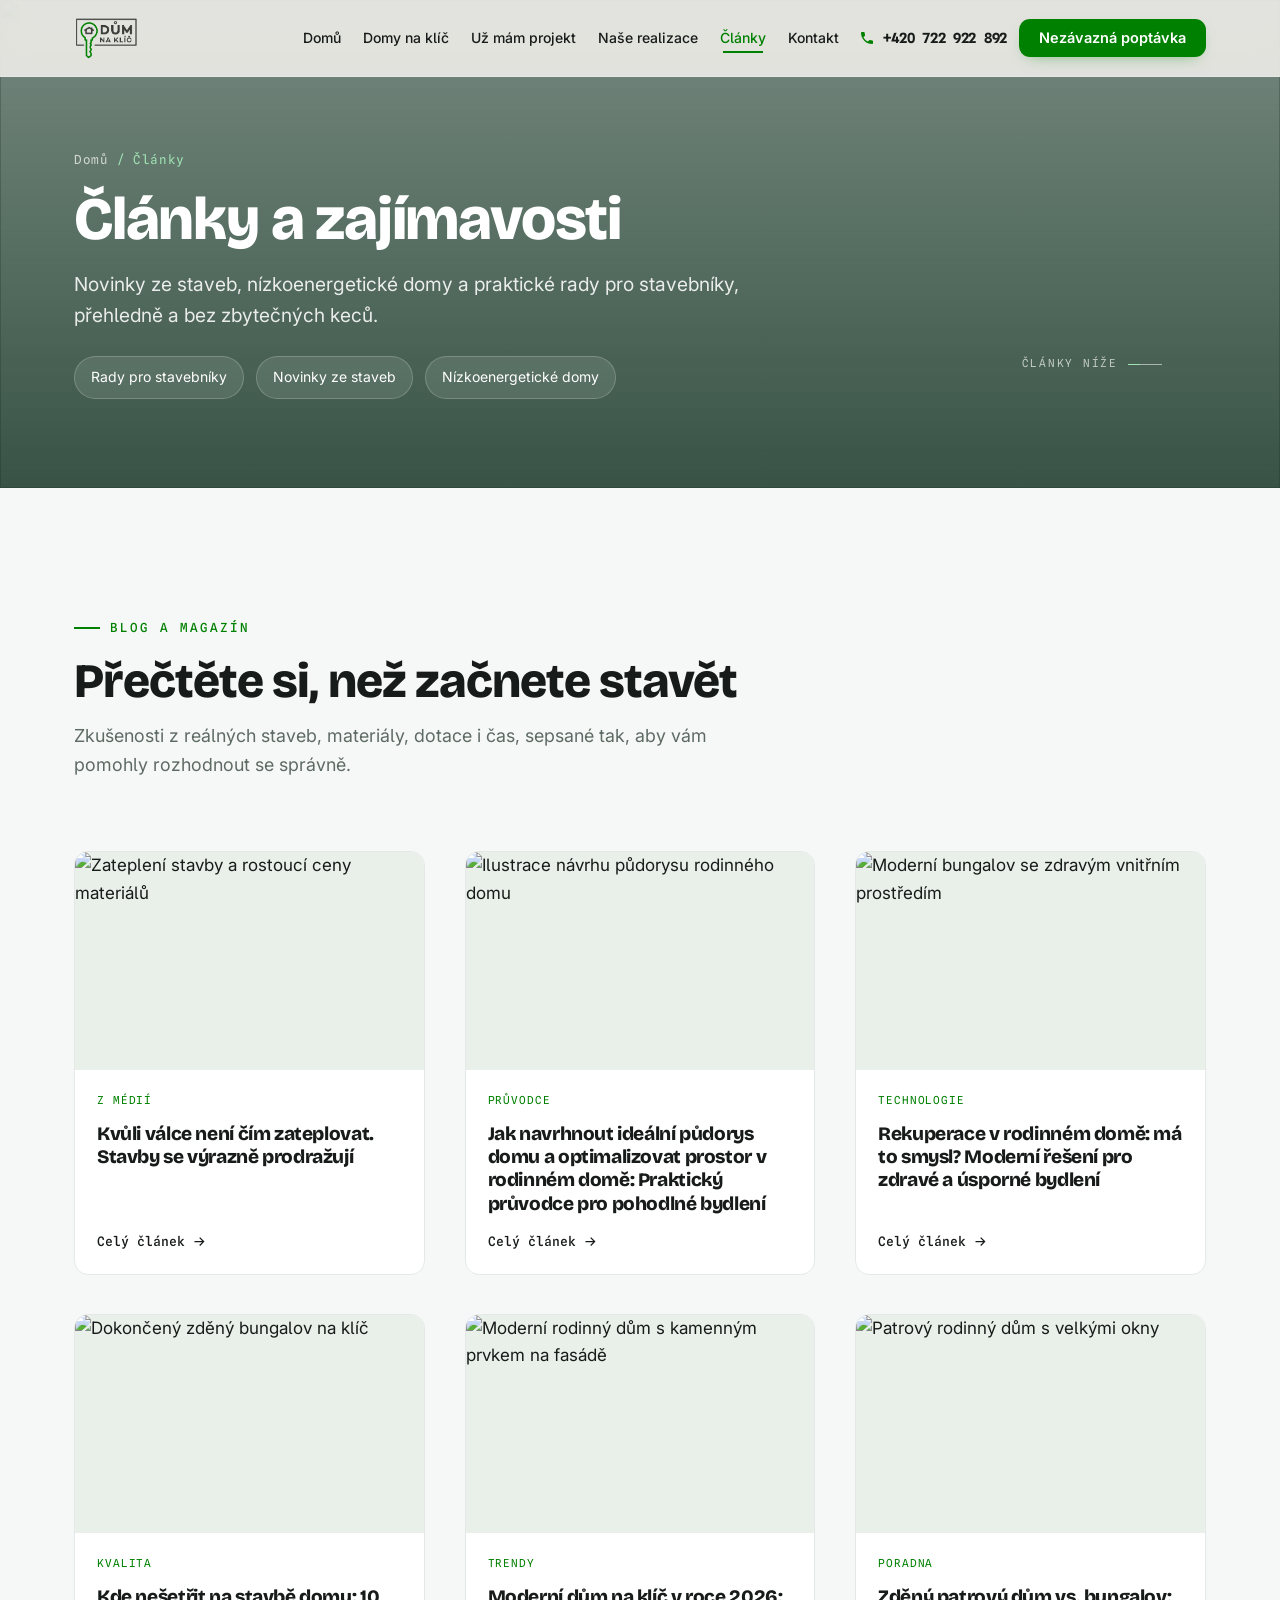
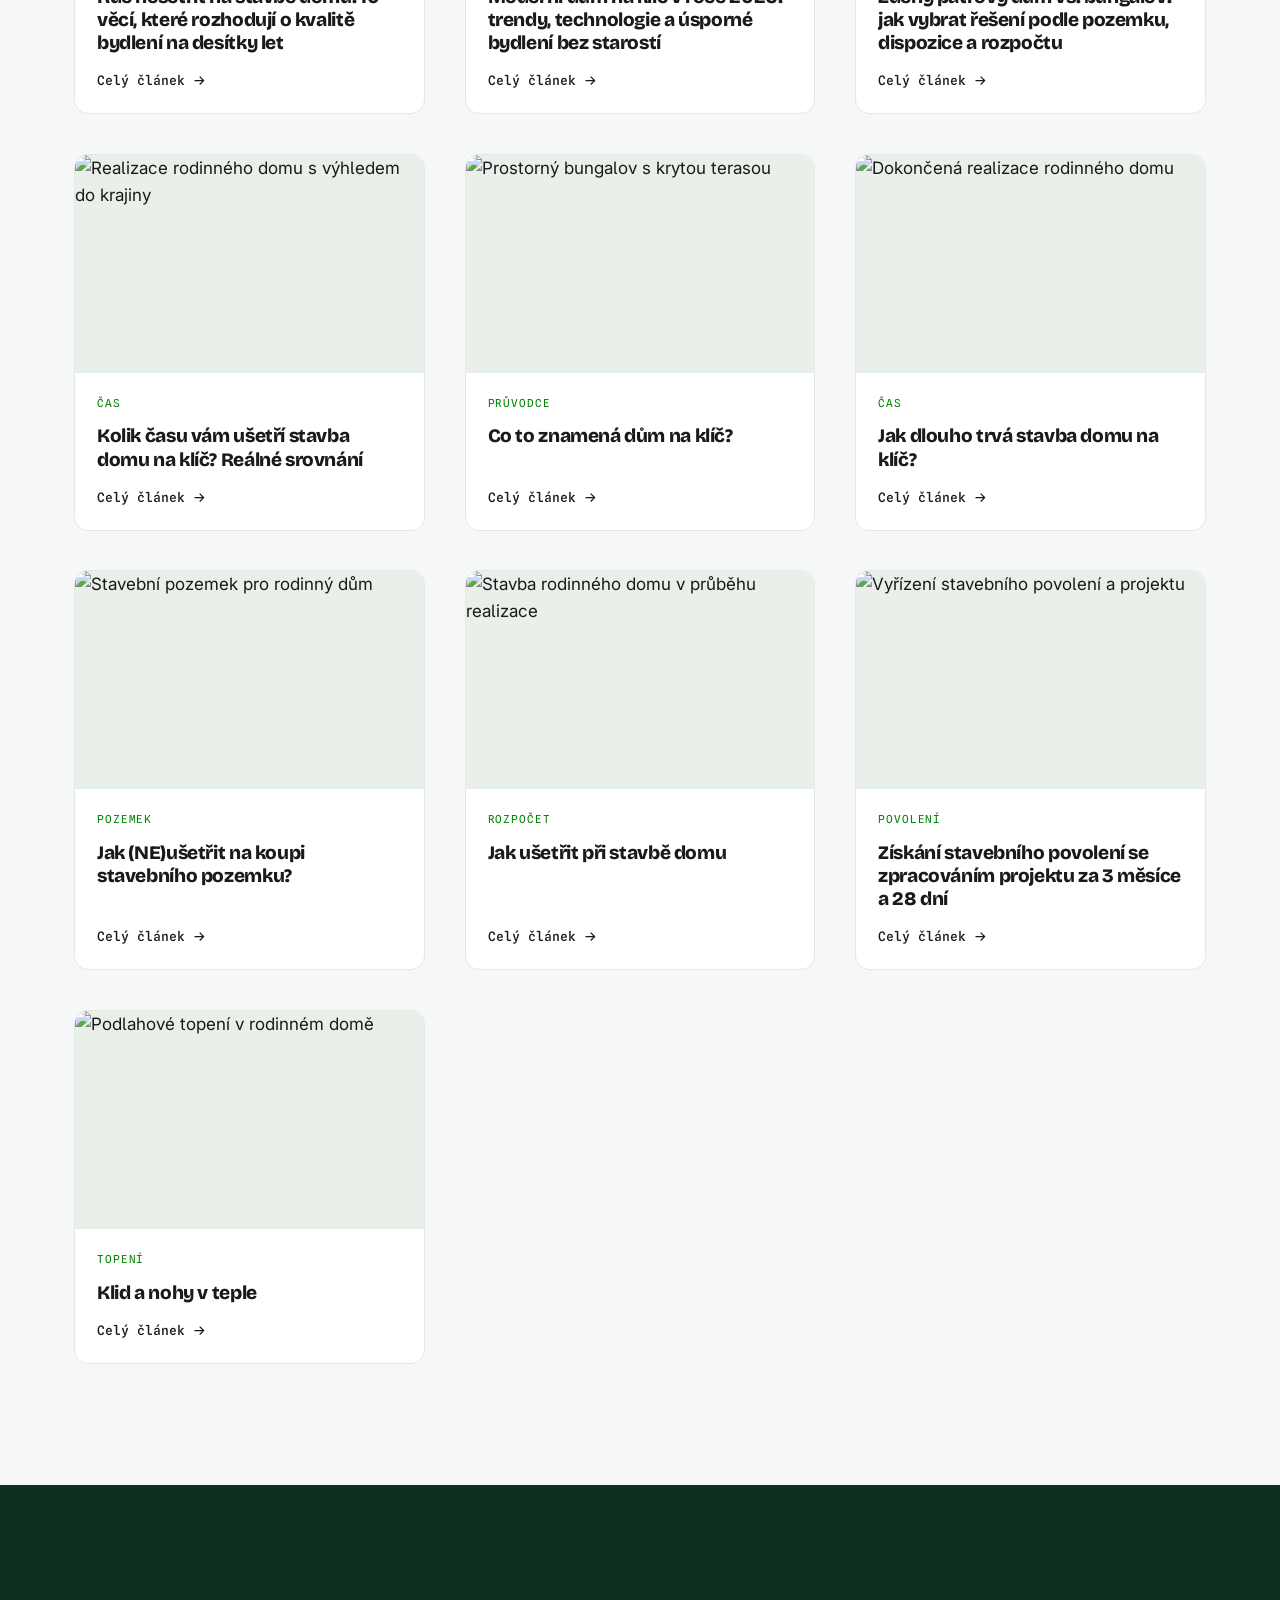
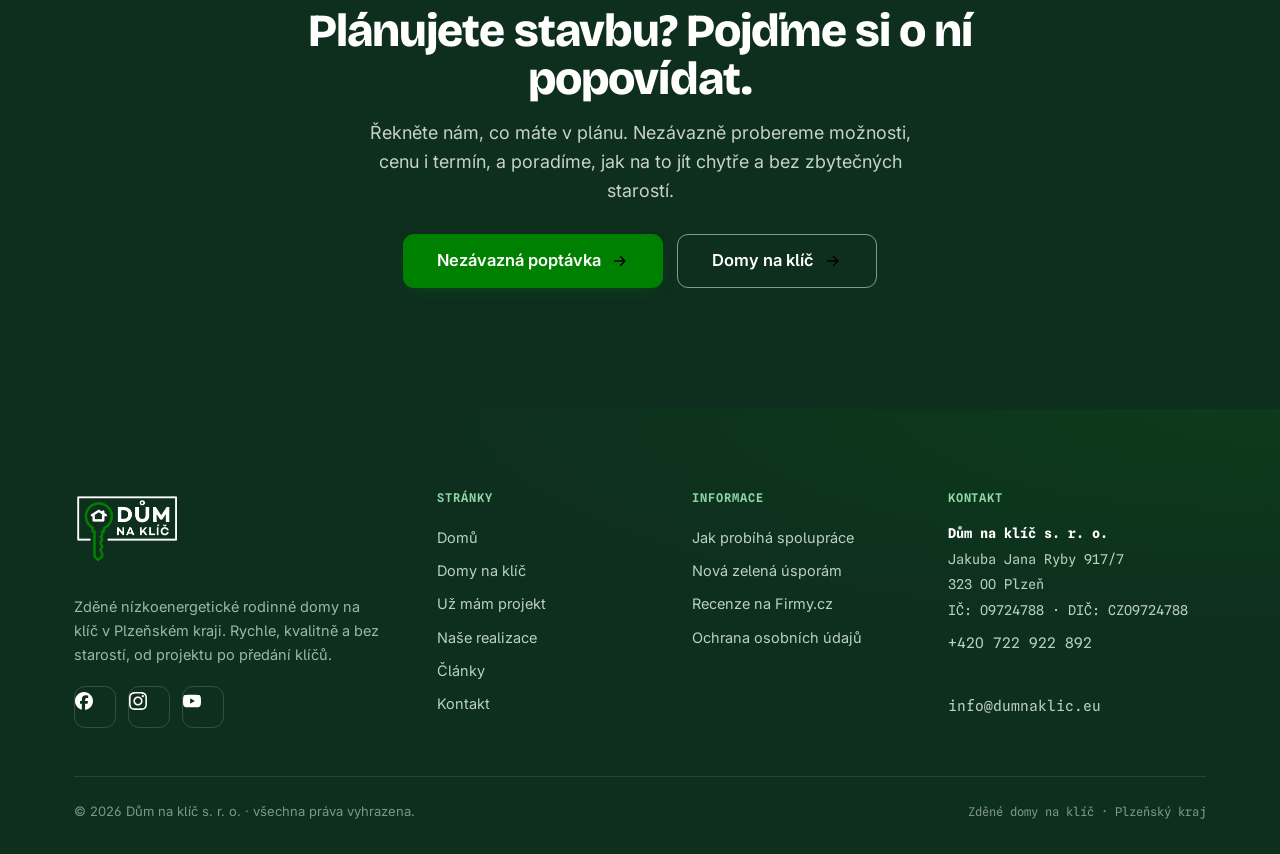
==== commit ed0b1327: "Footer: hi-res logo from original + fix social icons - Logo regenerated from full-res LOGO.jpg (852x" ====
--- a/clanky.html
+++ b/clanky.html
@@ -15,7 +15,7 @@
   <link rel="preconnect" href="https://fonts.googleapis.com">
   <link rel="preconnect" href="https://fonts.gstatic.com" crossorigin>
   <link href="https://fonts.googleapis.com/css2?family=Bricolage+Grotesque:opsz,wght@12..96,200;12..96,300;12..96,600;12..96,700;12..96,800&family=Inter:wght@400;500;600;700&family=Spline+Sans+Mono:wght@400;500;600&display=swap" rel="stylesheet">
-  <link rel="stylesheet" href="assets/css/style.css?v=5">
+  <link rel="stylesheet" href="assets/css/style.css?v=6">
   <link rel="icon" href="data:image/svg+xml,%3Csvg xmlns='http://www.w3.org/2000/svg' viewBox='0 0 32 32'%3E%3Crect width='32' height='32' rx='7' fill='%23008000'/%3E%3Cpath d='M16 6l8 6.2v1.6h-2V24h-4.6v-5.6h-2.8V24H8V13.8H6v-1.6z' fill='%23fff'/%3E%3C/svg%3E">
 </head>
 <body class="has-callbar">
@@ -24,7 +24,7 @@
 <header class="site-header">
   <div class="nav">
     <div class="container nav__in">
-      <a class="nav__logo" href="index.html" aria-label="Dům na klíč, domů"><img src="assets/img/logo.png" alt="Dům na klíč"></a>
+      <a class="nav__logo" href="index.html" aria-label="Dům na klíč, domů"><img src="assets/img/logo.png?v=6" alt="Dům na klíč"></a>
       <nav class="nav__menu" aria-label="Hlavní menu">
         <a class="nav__link" data-nav="index.html" href="index.html">Domů</a>
         <a class="nav__link" data-nav="projekty-typove.html" href="projekty-typove.html">Domy na klíč</a>
@@ -47,7 +47,7 @@
   <div class="drawer__scrim" data-drawer-close></div>
   <div class="drawer__panel">
     <div class="drawer__head">
-      <img src="assets/img/logo.png" alt="Dům na klíč">
+      <img src="assets/img/logo.png?v=6" alt="Dům na klíč">
       <button class="drawer__close" data-drawer-close aria-label="Zavřít menu">&times;</button>
     </div>
     <nav class="drawer__menu" aria-label="Mobilní menu">
@@ -256,12 +256,12 @@
   <div class="container">
     <div class="footer__grid">
       <div class="footer__col">
-        <span class="footer__logo"><img src="assets/img/logo-light.png" alt="Dům na klíč"></span>
+        <span class="footer__logo"><img src="assets/img/logo-light.png?v=6" alt="Dům na klíč"></span>
         <p class="footer__about">Zděné nízkoenergetické rodinné domy na klíč v Plzeňském kraji. Rychle, kvalitně a bez starostí, od projektu po předání klíčů.</p>
         <div class="footer__socials">
-          <a href="https://www.facebook.com/dumnaklic.eu" target="_blank" rel="noopener" aria-label="Facebook"><svg viewBox="0 0 24 24"><path d="M13.5 21v-8h2.7l.4-3.1h-3.1V7.9c0-.9.3-1.5 1.6-1.5h1.6V3.6c-.3 0-1.2-.1-2.3-.1-2.3 0-3.9 1.4-3.9 4v2.3H8.3V13h2.3v8z"/></svg></a>
-          <a href="https://www.instagram.com/dumnaklic.eu/" target="_blank" rel="noopener" aria-label="Instagram"><svg viewBox="0 0 24 24" fill="none" stroke="#fff" stroke-width="1.9"><rect x="3" y="3" width="18" height="18" rx="5"/><circle cx="12" cy="12" r="4"/><circle cx="17" cy="7" r="1.1" fill="#fff" stroke="none"/></svg></a>
-          <a href="https://www.youtube.com/@dumnaklic1733" target="_blank" rel="noopener" aria-label="YouTube"><svg viewBox="0 0 24 24"><path d="M23 7.5a2.8 2.8 0 0 0-2-2C19.2 5 12 5 12 5s-7.2 0-9 .5a2.8 2.8 0 0 0-2 2A29 29 0 0 0 .5 12 29 29 0 0 0 1 16.5a2.8 2.8 0 0 0 2 2c1.8.5 9 .5 9 .5s7.2 0 9-.5a2.8 2.8 0 0 0 2-2 29 29 0 0 0 .5-4.5A29 29 0 0 0 23 7.5M9.8 15.3V8.7l6 3.3z"/></svg></a>
+          <a href="https://www.facebook.com/dumnaklic.eu" target="_blank" rel="noopener" aria-label="Facebook"><svg viewBox="0 0 24 24" aria-hidden="true"><path d="M9.101 23.691v-7.98H6.627v-3.667h2.474v-1.58c0-4.085 1.848-5.978 5.858-5.978.401 0 .955.042 1.468.103a8.68 8.68 0 0 1 1.141.195v3.325a8.623 8.623 0 0 0-.653-.036 26.805 26.805 0 0 0-.733-.009c-.707 0-1.259.096-1.675.309a1.686 1.686 0 0 0-.679.622c-.258.42-.374.995-.374 1.752v1.297h3.919l-.386 2.103-.287 1.564h-3.246v8.245C19.396 23.238 24 18.179 24 12.044c0-6.627-5.373-12-12-12s-12 5.373-12 12c0 5.628 3.874 10.35 9.101 11.647Z"/></svg></a>
+          <a href="https://www.instagram.com/dumnaklic.eu/" target="_blank" rel="noopener" aria-label="Instagram"><svg viewBox="0 0 24 24" aria-hidden="true"><path d="M12 2.163c3.204 0 3.584.012 4.85.07 3.252.148 4.771 1.691 4.919 4.919.058 1.265.069 1.645.069 4.849 0 3.205-.012 3.584-.069 4.849-.149 3.225-1.664 4.771-4.919 4.919-1.266.058-1.644.07-4.85.07-3.204 0-3.584-.012-4.849-.07-3.26-.149-4.771-1.699-4.919-4.92-.058-1.265-.07-1.644-.07-4.849 0-3.204.013-3.583.07-4.849.149-3.227 1.664-4.771 4.919-4.919 1.266-.057 1.645-.069 4.849-.069zm0-2.163c-3.259 0-3.667.014-4.947.072-4.358.2-6.78 2.618-6.98 6.98-.059 1.281-.073 1.689-.073 4.948 0 3.259.014 3.668.072 4.948.2 4.358 2.618 6.78 6.98 6.98 1.281.058 1.689.072 4.948.072 3.259 0 3.668-.014 4.948-.072 4.354-.2 6.782-2.618 6.979-6.98.059-1.28.073-1.689.073-4.948 0-3.259-.014-3.667-.072-4.947-.196-4.354-2.617-6.78-6.979-6.98-1.281-.059-1.69-.073-4.949-.073zm0 5.838c-3.403 0-6.162 2.759-6.162 6.162s2.759 6.163 6.162 6.163 6.162-2.759 6.162-6.163c0-3.403-2.759-6.162-6.162-6.162zm0 10.162c-2.209 0-4-1.79-4-4 0-2.209 1.791-4 4-4s4 1.791 4 4c0 2.21-1.791 4-4 4zm6.406-11.845c-.796 0-1.441.645-1.441 1.44s.645 1.44 1.441 1.44c.795 0 1.439-.645 1.439-1.44s-.644-1.44-1.439-1.44z"/></svg></a>
+          <a href="https://www.youtube.com/@dumnaklic1733" target="_blank" rel="noopener" aria-label="YouTube"><svg viewBox="0 0 24 24" aria-hidden="true"><path d="M23.498 6.186a3.016 3.016 0 0 0-2.122-2.136C19.505 3.545 12 3.545 12 3.545s-7.505 0-9.377.505A3.017 3.017 0 0 0 .502 6.186C0 8.07 0 12 0 12s0 3.93.502 5.814a3.016 3.016 0 0 0 2.122 2.136c1.871.505 9.376.505 9.376.505s7.505 0 9.377-.505a3.015 3.015 0 0 0 2.122-2.136C24 15.93 24 12 24 12s0-3.93-.502-5.814zM9.545 15.568V8.432L15.818 12l-6.273 3.568z"/></svg></a>
         </div>
       </div>
       <div class="footer__col">
@@ -313,6 +313,6 @@
   <div class="lightbox__cap"></div>
 </div>
 
-<script src="assets/js/main.js?v=5"></script>
+<script src="assets/js/main.js?v=6"></script>
 </body>
 </html>
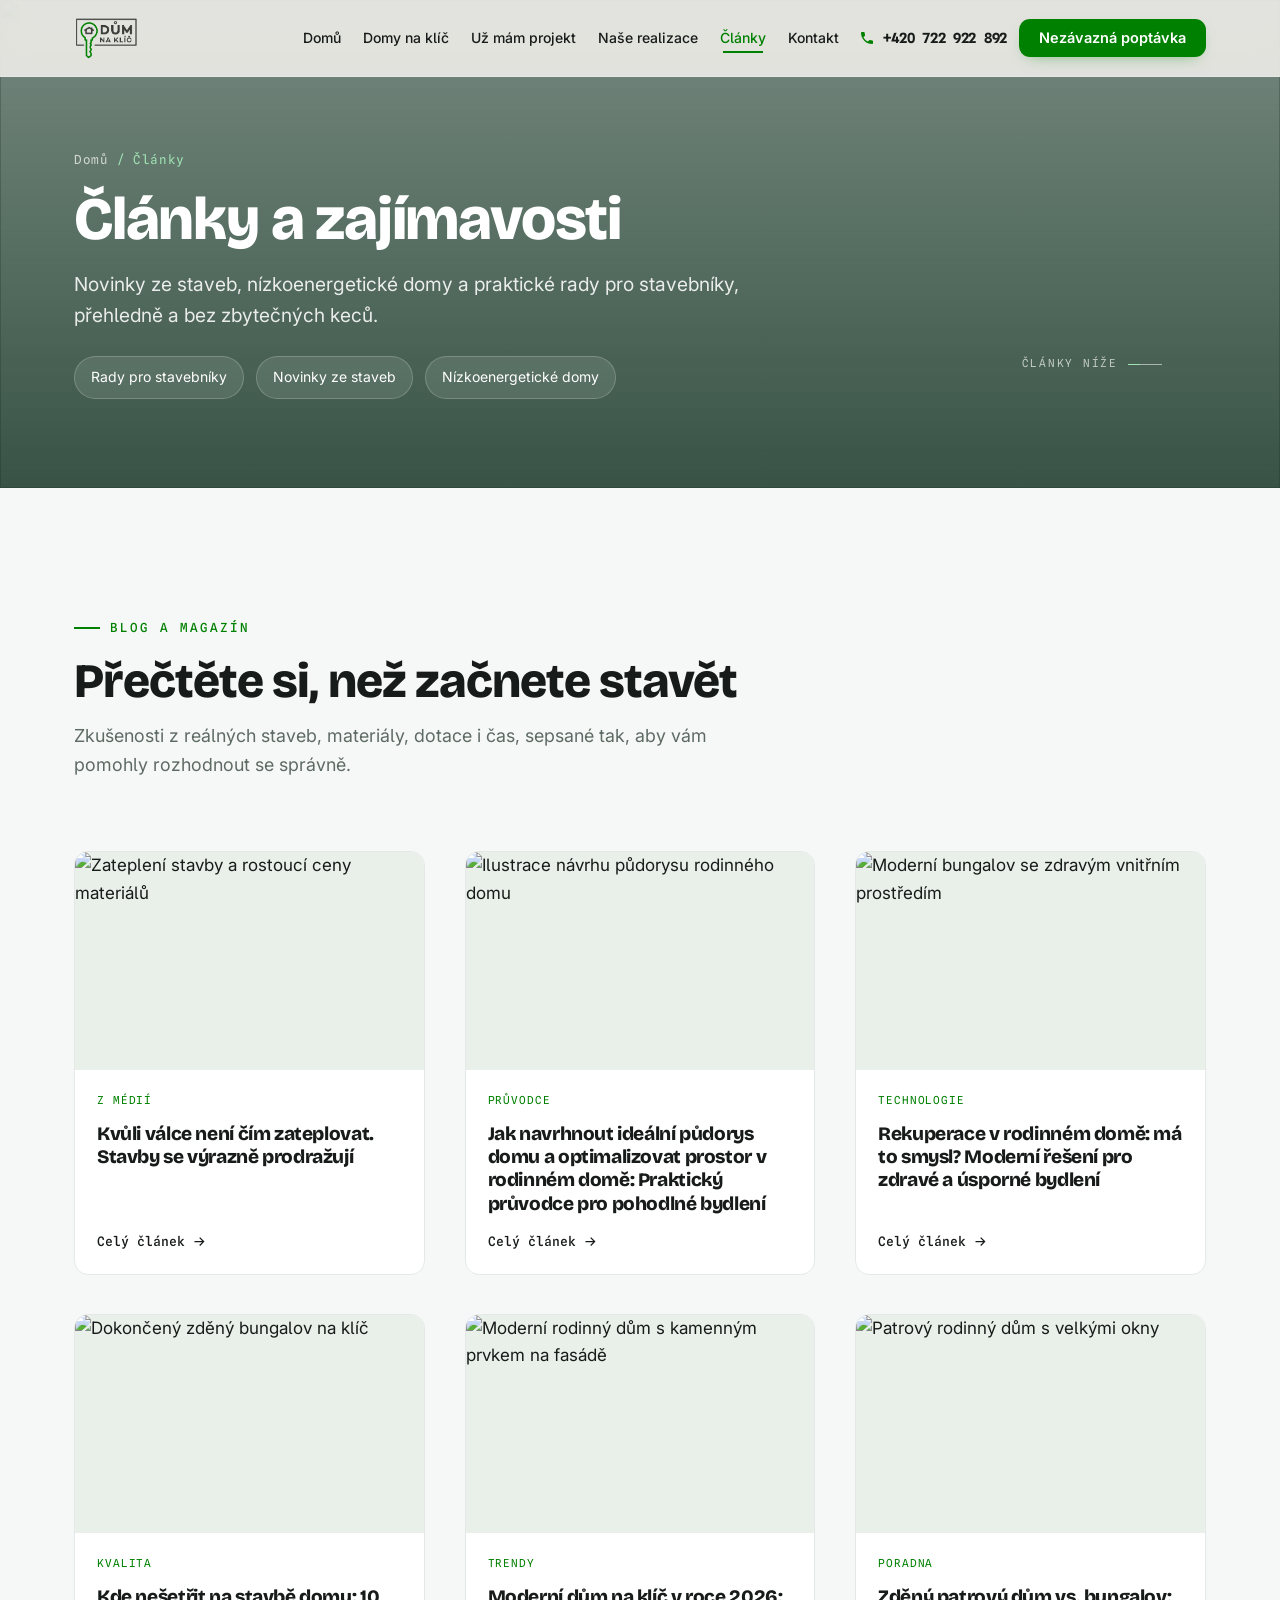
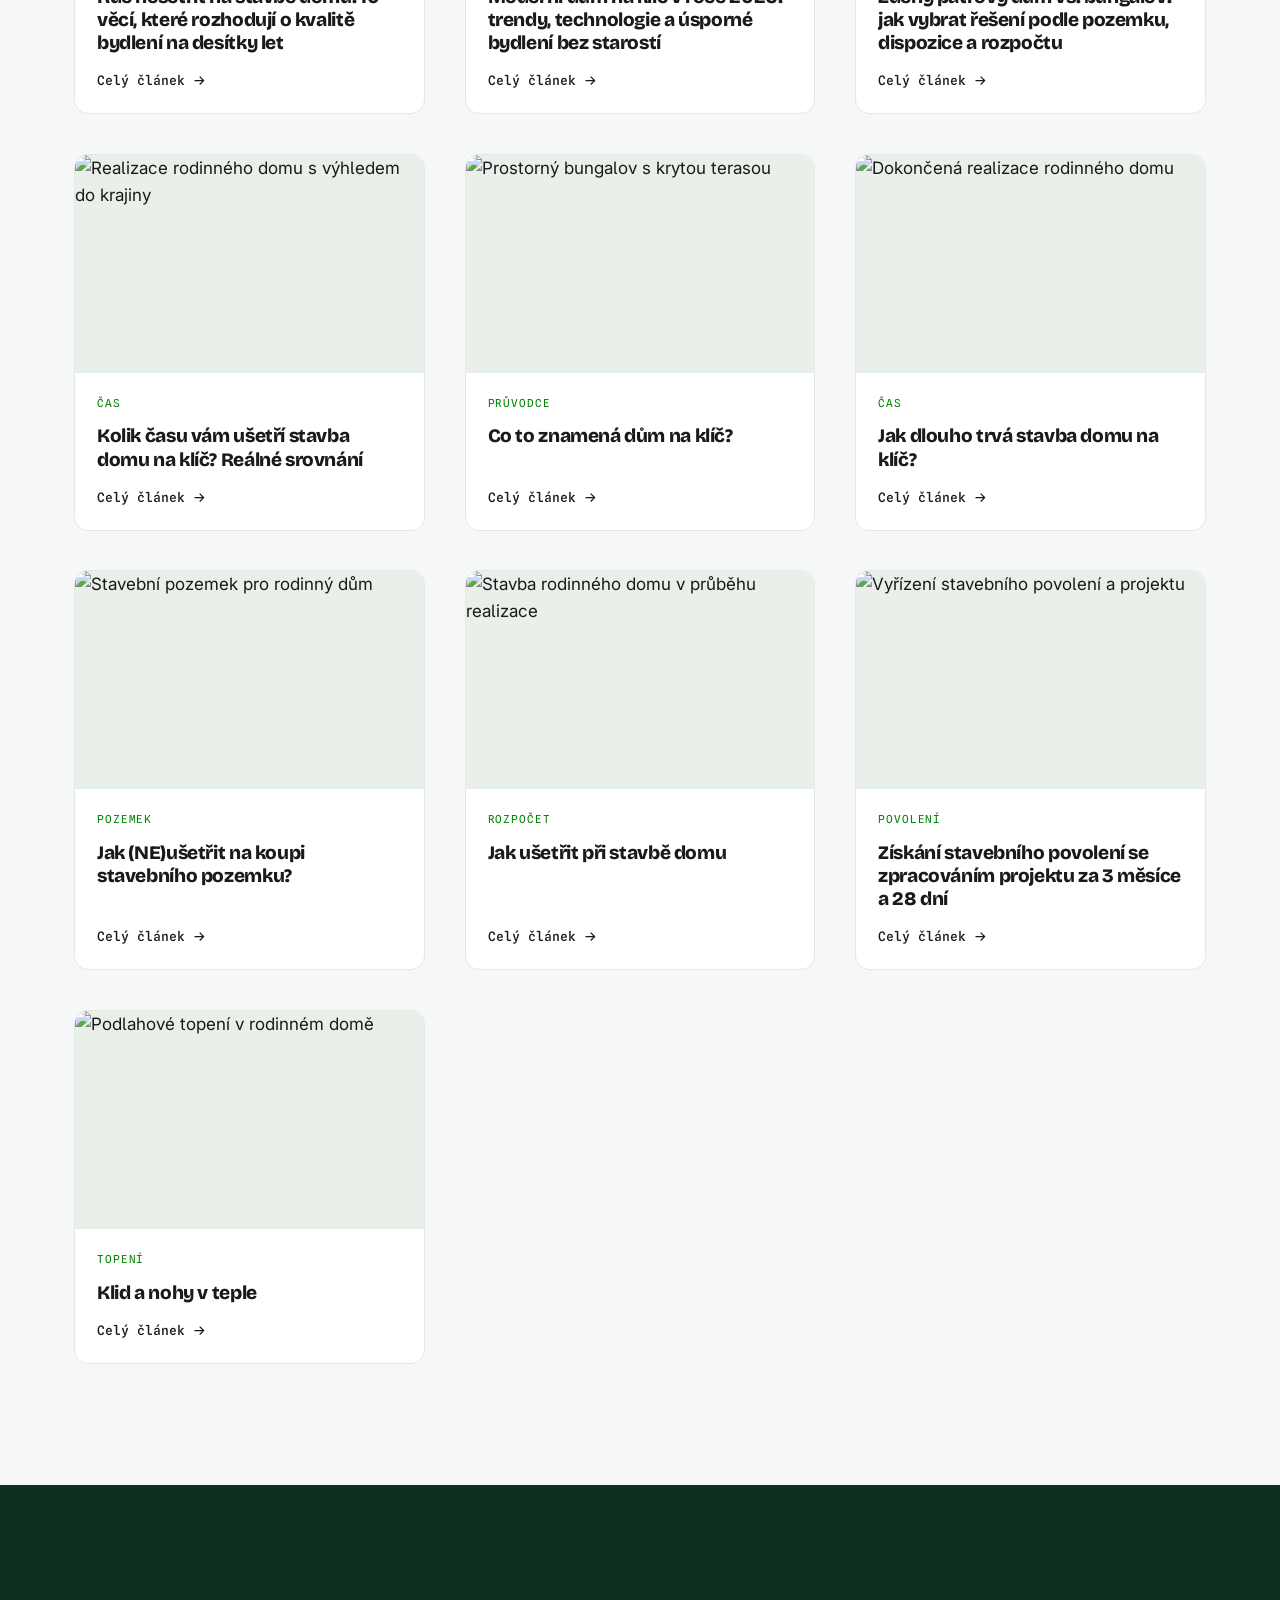
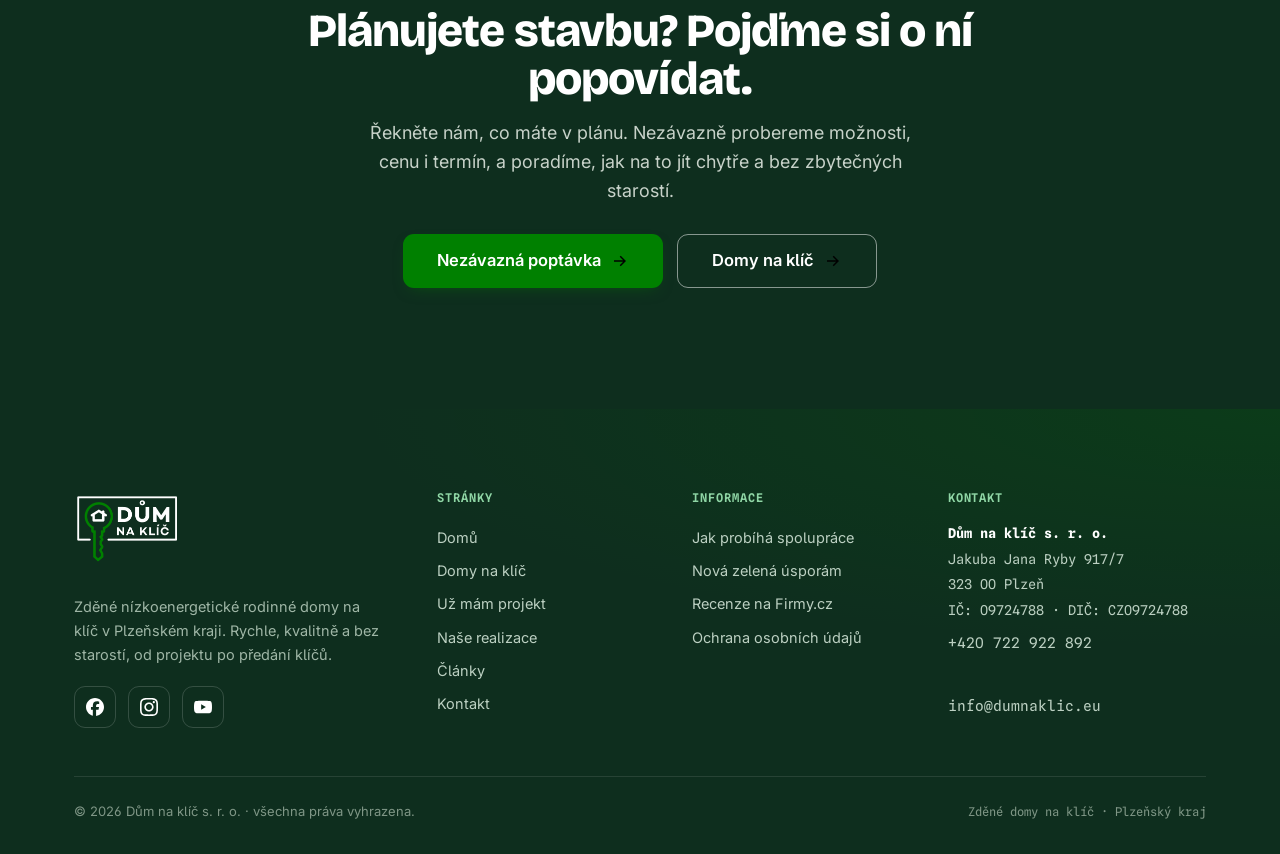
==== commit 885d542f: "Fix footer social icons centering .footer__col a (display:block; padding) had equal specificity and " ====
--- a/clanky.html
+++ b/clanky.html
@@ -15,7 +15,7 @@
   <link rel="preconnect" href="https://fonts.googleapis.com">
   <link rel="preconnect" href="https://fonts.gstatic.com" crossorigin>
   <link href="https://fonts.googleapis.com/css2?family=Bricolage+Grotesque:opsz,wght@12..96,200;12..96,300;12..96,600;12..96,700;12..96,800&family=Inter:wght@400;500;600;700&family=Spline+Sans+Mono:wght@400;500;600&display=swap" rel="stylesheet">
-  <link rel="stylesheet" href="assets/css/style.css?v=6">
+  <link rel="stylesheet" href="assets/css/style.css?v=7">
   <link rel="icon" href="data:image/svg+xml,%3Csvg xmlns='http://www.w3.org/2000/svg' viewBox='0 0 32 32'%3E%3Crect width='32' height='32' rx='7' fill='%23008000'/%3E%3Cpath d='M16 6l8 6.2v1.6h-2V24h-4.6v-5.6h-2.8V24H8V13.8H6v-1.6z' fill='%23fff'/%3E%3C/svg%3E">
 </head>
 <body class="has-callbar">
@@ -313,6 +313,6 @@
   <div class="lightbox__cap"></div>
 </div>
 
-<script src="assets/js/main.js?v=6"></script>
+<script src="assets/js/main.js?v=7"></script>
 </body>
 </html>
--- a/assets/css/style.css
+++ b/assets/css/style.css
@@ -524,9 +524,9 @@
 .footer__logo img{height:72px}
 .footer__about{font-size:14.5px;color:#9fb6a6;max-width:34ch;line-height:1.65}
 .footer__socials{display:flex;gap:12px;margin-top:20px;align-items:center}
-.footer__socials a{width:42px;height:42px;border-radius:11px;border:1px solid rgba(255,255,255,.16);
-  display:inline-flex;align-items:center;justify-content:center;transition:.25s}
-.footer__socials a:hover{background:var(--green);border-color:var(--green);transform:translateY(-2px)}
+.site-footer .footer__socials a{width:42px;height:42px;padding:0;border-radius:11px;
+  border:1px solid rgba(255,255,255,.16);display:inline-flex;align-items:center;justify-content:center;transition:.25s}
+.site-footer .footer__socials a:hover{background:var(--green);border-color:var(--green);transform:translateY(-2px)}
 .footer__socials svg{width:18px;height:18px;fill:#fff;display:block}
 .footer__socials svg[stroke]{fill:none;stroke:#fff}
 .footer__col h4{font-family:var(--font-mono);font-size:12px;font-weight:600;letter-spacing:.08em;
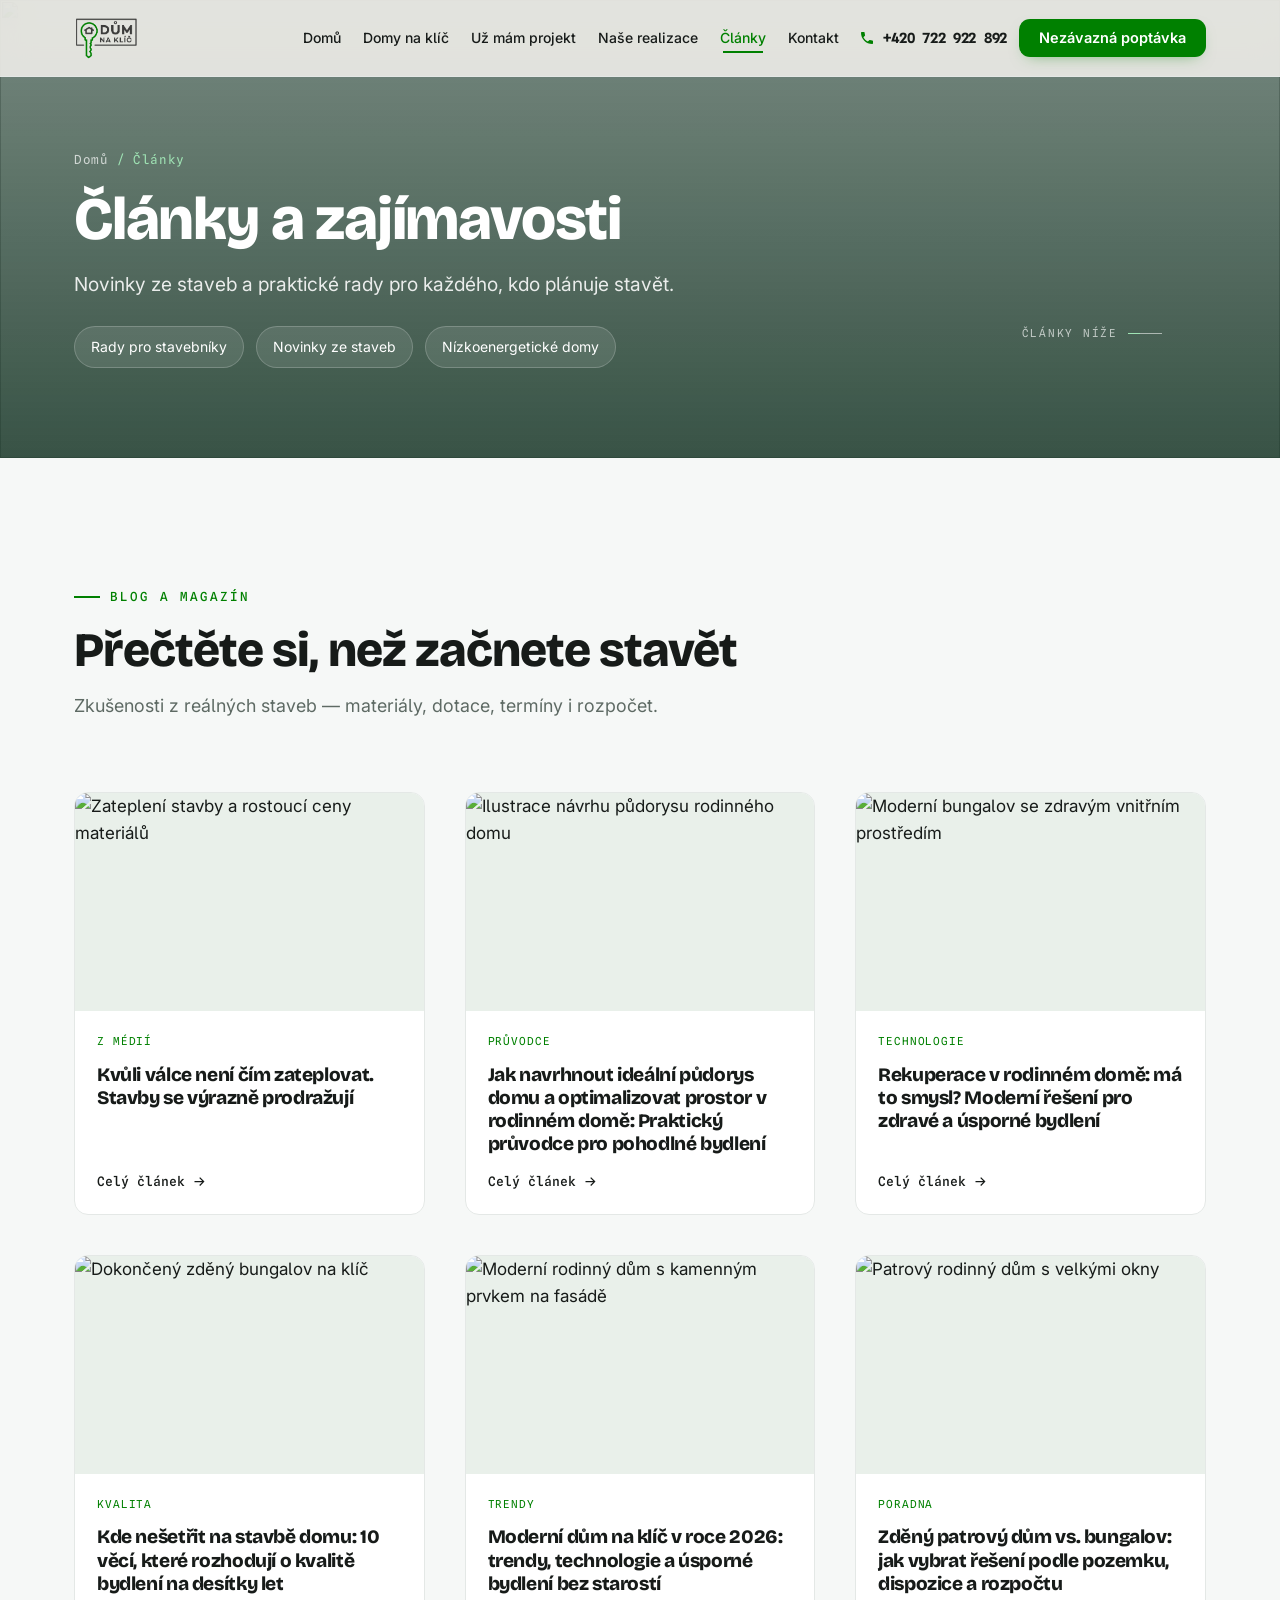
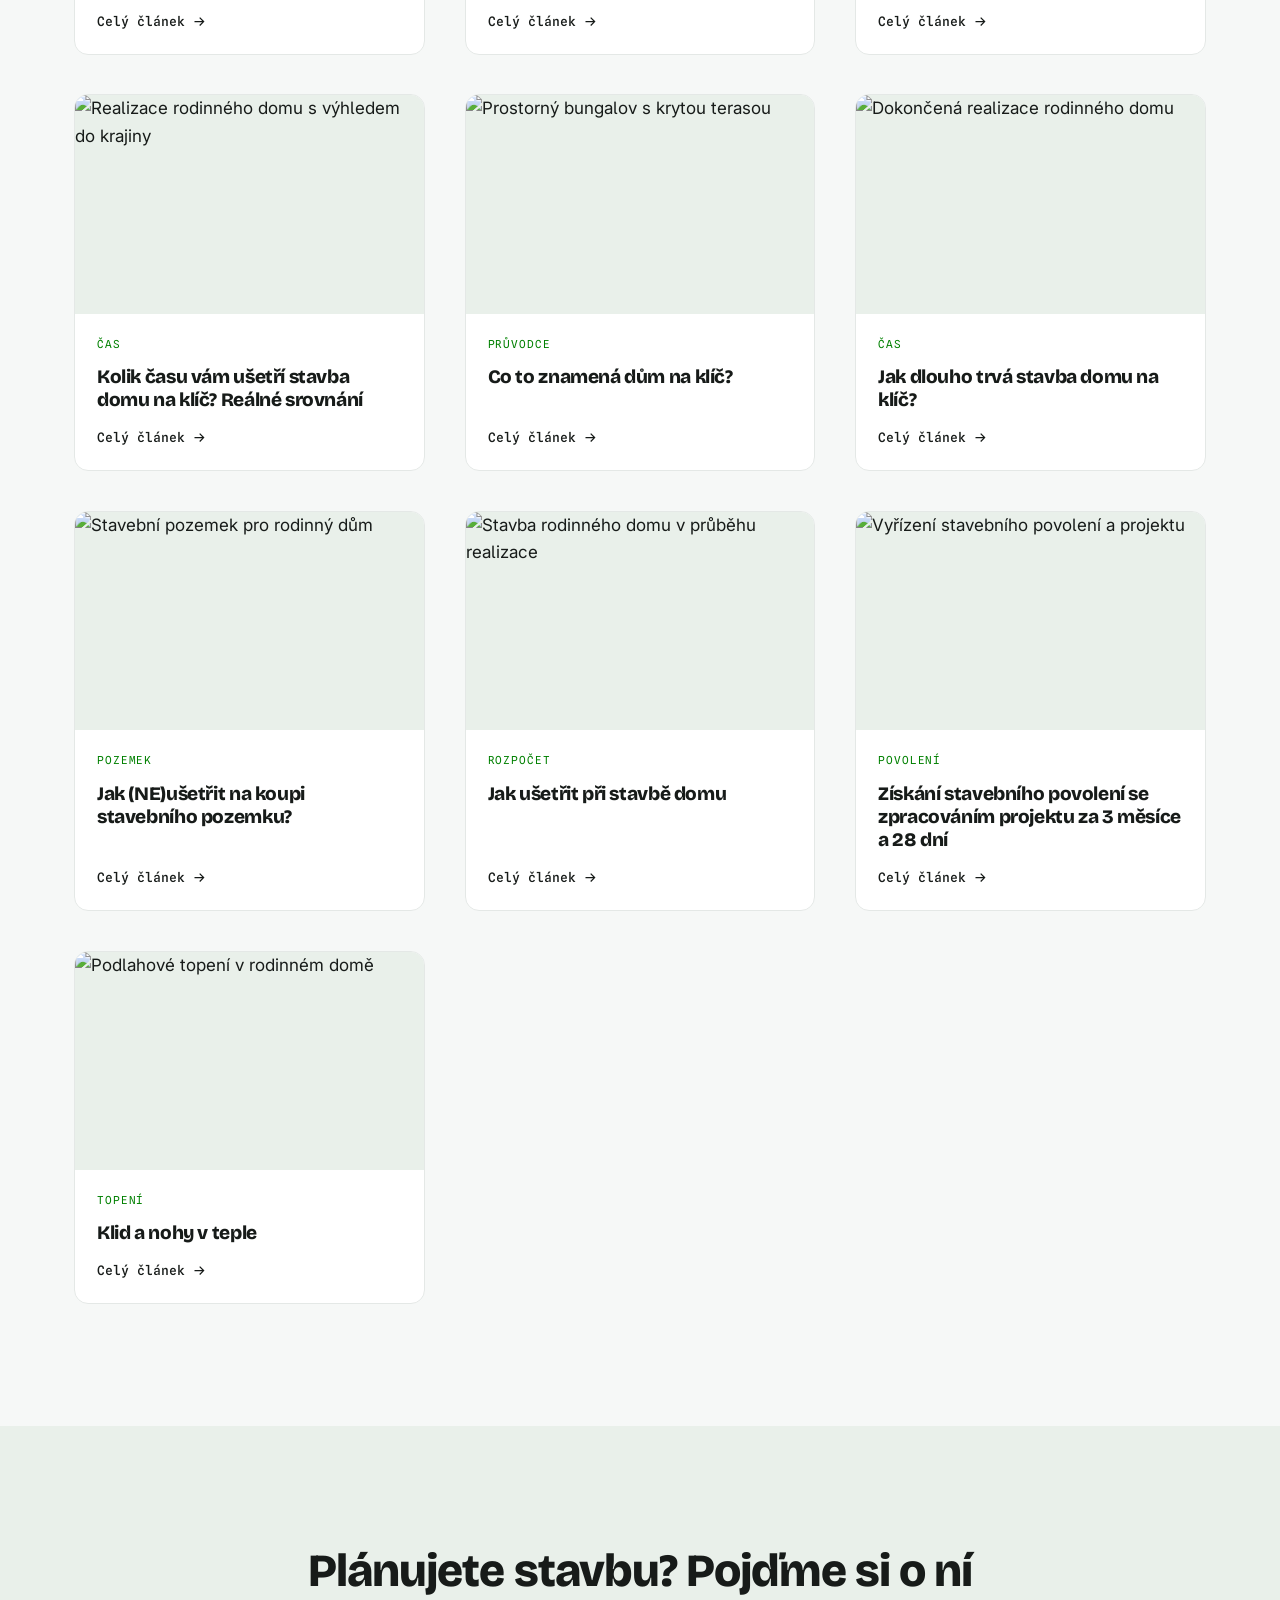
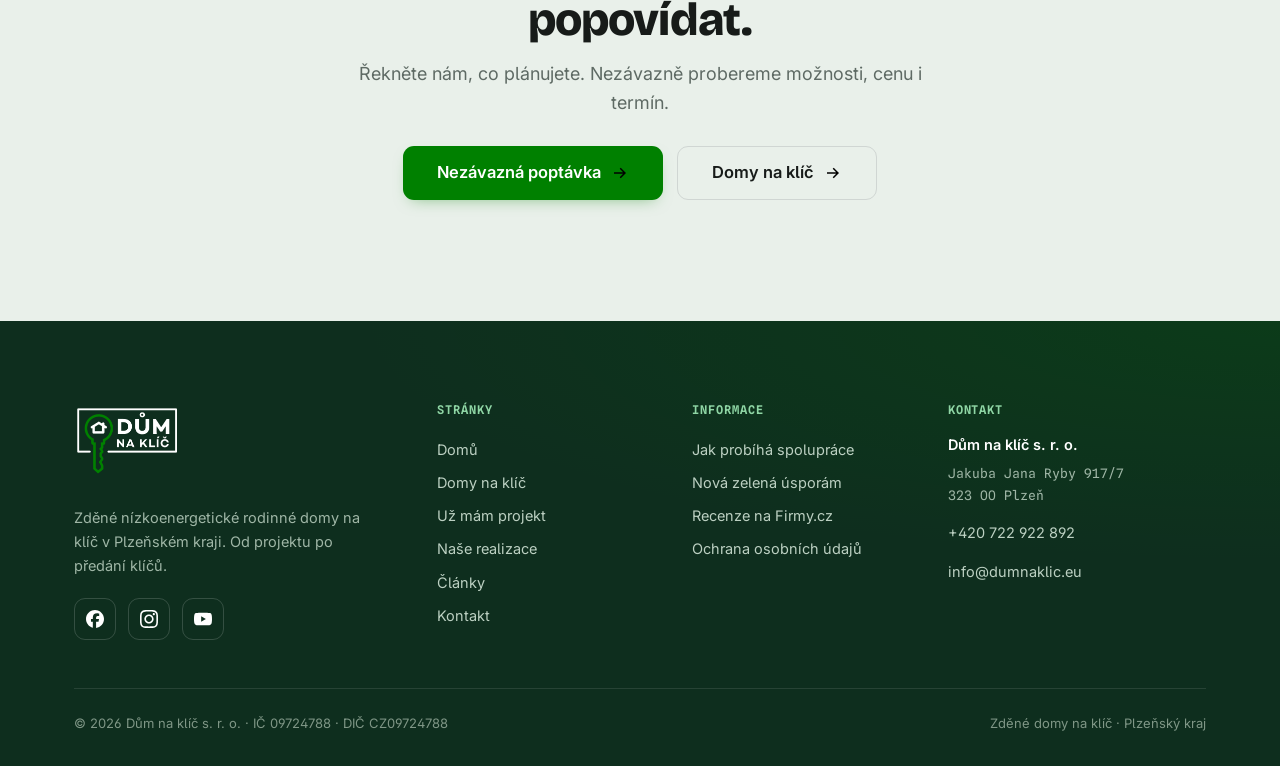
==== commit 2591f55f: "Design polish: fonty, placeholdery, kontakt, rytmus sekcí, texty, den/večer - Footer: kontaktní slou" ====
--- a/clanky.html
+++ b/clanky.html
@@ -15,7 +15,7 @@
   <link rel="preconnect" href="https://fonts.googleapis.com">
   <link rel="preconnect" href="https://fonts.gstatic.com" crossorigin>
   <link href="https://fonts.googleapis.com/css2?family=Bricolage+Grotesque:opsz,wght@12..96,200;12..96,300;12..96,600;12..96,700;12..96,800&family=Inter:wght@400;500;600;700&family=Spline+Sans+Mono:wght@400;500;600&display=swap" rel="stylesheet">
-  <link rel="stylesheet" href="assets/css/style.css?v=7">
+  <link rel="stylesheet" href="assets/css/style.css?v=10">
   <link rel="icon" href="data:image/svg+xml,%3Csvg xmlns='http://www.w3.org/2000/svg' viewBox='0 0 32 32'%3E%3Crect width='32' height='32' rx='7' fill='%23008000'/%3E%3Cpath d='M16 6l8 6.2v1.6h-2V24h-4.6v-5.6h-2.8V24H8V13.8H6v-1.6z' fill='%23fff'/%3E%3C/svg%3E">
 </head>
 <body class="has-callbar">
@@ -79,7 +79,7 @@
           <span>Články</span>
         </nav>
         <h1 class="page-hero__title">Články a zajímavosti</h1>
-        <p class="page-hero__lead">Novinky ze staveb, nízkoenergetické domy a praktické rady pro stavebníky, přehledně a bez zbytečných keců.</p>
+        <p class="page-hero__lead">Novinky ze staveb a praktické rady pro každého, kdo plánuje stavět.</p>
         <div class="page-hero__meta">
           <span class="page-hero__chip">Rady pro stavebníky</span>
           <span class="page-hero__chip">Novinky ze staveb</span>
@@ -96,7 +96,7 @@
       <div class="section-head reveal">
         <p class="eyebrow">Blog a magazín</p>
         <h2 class="section-head__title">Přečtěte si, než začnete stavět</h2>
-        <p class="section-head__lead">Zkušenosti z reálných staveb, materiály, dotace i čas, sepsané tak, aby vám pomohly rozhodnout se správně.</p>
+        <p class="section-head__lead">Zkušenosti z reálných staveb — materiály, dotace, termíny i rozpočet.</p>
       </div>
       <div class="grid grid--3">
 
@@ -235,15 +235,15 @@
   </section>
 
   <!-- ============ CTA ============ -->
-  <section class="section section--pine">
+  <section class="section section--stone">
     <div class="container">
       <div class="cta-band reveal">
         <h2 class="cta-band__title">Plánujete stavbu? Pojďme si o ní popovídat.</h2>
-        <p class="cta-band__text">Řekněte nám, co máte v plánu. Nezávazně probereme možnosti, cenu i termín, a poradíme, jak na to jít chytře a bez zbytečných starostí.</p>
+        <p class="cta-band__text">Řekněte nám, co plánujete. Nezávazně probereme možnosti, cenu i termín.</p>
         <div class="cta-band__actions">
           <a class="btn btn--primary btn--lg" href="kontakty.html">Nezávazná poptávka
             <svg viewBox="0 0 24 24"><path d="M4 11h12.2l-4.6-4.6L13 5l7 7-7 7-1.4-1.4 4.6-4.6H4z"/></svg></a>
-          <a class="btn btn--outline-light btn--lg" href="projekty-typove.html">Domy na klíč
+          <a class="btn btn--ghost btn--lg" href="projekty-typove.html">Domy na klíč
             <svg viewBox="0 0 24 24"><path d="M4 11h12.2l-4.6-4.6L13 5l7 7-7 7-1.4-1.4 4.6-4.6H4z"/></svg></a>
         </div>
       </div>
@@ -257,7 +257,7 @@
     <div class="footer__grid">
       <div class="footer__col">
         <span class="footer__logo"><img src="assets/img/logo-light.png?v=6" alt="Dům na klíč"></span>
-        <p class="footer__about">Zděné nízkoenergetické rodinné domy na klíč v Plzeňském kraji. Rychle, kvalitně a bez starostí, od projektu po předání klíčů.</p>
+        <p class="footer__about">Zděné nízkoenergetické rodinné domy na klíč v Plzeňském kraji. Od projektu po předání klíčů.</p>
         <div class="footer__socials">
           <a href="https://www.facebook.com/dumnaklic.eu" target="_blank" rel="noopener" aria-label="Facebook"><svg viewBox="0 0 24 24" aria-hidden="true"><path d="M9.101 23.691v-7.98H6.627v-3.667h2.474v-1.58c0-4.085 1.848-5.978 5.858-5.978.401 0 .955.042 1.468.103a8.68 8.68 0 0 1 1.141.195v3.325a8.623 8.623 0 0 0-.653-.036 26.805 26.805 0 0 0-.733-.009c-.707 0-1.259.096-1.675.309a1.686 1.686 0 0 0-.679.622c-.258.42-.374.995-.374 1.752v1.297h3.919l-.386 2.103-.287 1.564h-3.246v8.245C19.396 23.238 24 18.179 24 12.044c0-6.627-5.373-12-12-12s-12 5.373-12 12c0 5.628 3.874 10.35 9.101 11.647Z"/></svg></a>
           <a href="https://www.instagram.com/dumnaklic.eu/" target="_blank" rel="noopener" aria-label="Instagram"><svg viewBox="0 0 24 24" aria-hidden="true"><path d="M12 2.163c3.204 0 3.584.012 4.85.07 3.252.148 4.771 1.691 4.919 4.919.058 1.265.069 1.645.069 4.849 0 3.205-.012 3.584-.069 4.849-.149 3.225-1.664 4.771-4.919 4.919-1.266.058-1.644.07-4.85.07-3.204 0-3.584-.012-4.849-.07-3.26-.149-4.771-1.699-4.919-4.92-.058-1.265-.07-1.644-.07-4.849 0-3.204.013-3.583.07-4.849.149-3.227 1.664-4.771 4.919-4.919 1.266-.057 1.645-.069 4.849-.069zm0-2.163c-3.259 0-3.667.014-4.947.072-4.358.2-6.78 2.618-6.98 6.98-.059 1.281-.073 1.689-.073 4.948 0 3.259.014 3.668.072 4.948.2 4.358 2.618 6.78 6.98 6.98 1.281.058 1.689.072 4.948.072 3.259 0 3.668-.014 4.948-.072 4.354-.2 6.782-2.618 6.979-6.98.059-1.28.073-1.689.073-4.948 0-3.259-.014-3.667-.072-4.947-.196-4.354-2.617-6.78-6.979-6.98-1.281-.059-1.69-.073-4.949-.073zm0 5.838c-3.403 0-6.162 2.759-6.162 6.162s2.759 6.163 6.162 6.163 6.162-2.759 6.162-6.163c0-3.403-2.759-6.162-6.162-6.162zm0 10.162c-2.209 0-4-1.79-4-4 0-2.209 1.791-4 4-4s4 1.791 4 4c0 2.21-1.791 4-4 4zm6.406-11.845c-.796 0-1.441.645-1.441 1.44s.645 1.44 1.441 1.44c.795 0 1.439-.645 1.439-1.44s-.644-1.44-1.439-1.44z"/></svg></a>
@@ -282,18 +282,17 @@
       </div>
       <div class="footer__col">
         <h4>Kontakt</h4>
-        <p class="footer__contact">
-          <strong>Dům na klíč s. r. o.</strong><br>
-          Jakuba Jana Ryby 917/7<br>323 00 Plzeň<br>
-          IČ: 09724788 · DIČ: CZ09724788<br>
-          <a href="tel:+420722922892">+420 722 922 892</a><br>
+        <div class="footer__contact">
+          <strong>Dům na klíč s. r. o.</strong>
+          <span class="footer__addr">Jakuba Jana Ryby 917/7<br>323 00 Plzeň</span>
+          <a href="tel:+420722922892">+420 722 922 892</a>
           <a href="mailto:info@dumnaklic.eu">info@dumnaklic.eu</a>
-        </p>
+        </div>
       </div>
     </div>
     <div class="footer__bottom">
-      <span>© 2026 Dům na klíč s. r. o. · všechna práva vyhrazena.</span>
-      <span class="footer__made">Zděné domy na klíč · Plzeňský kraj</span>
+      <span>© 2026 Dům na klíč s. r. o. · IČ 09724788 · DIČ CZ09724788</span>
+      <span>Zděné domy na klíč · Plzeňský kraj</span>
     </div>
   </div>
 </footer>
@@ -313,6 +312,6 @@
   <div class="lightbox__cap"></div>
 </div>
 
-<script src="assets/js/main.js?v=7"></script>
+<script src="assets/js/main.js?v=9"></script>
 </body>
 </html>
--- a/assets/css/style.css
+++ b/assets/css/style.css
@@ -376,19 +376,6 @@
 .vreview__name{font-family:var(--font-mono);font-size:12.5px;letter-spacing:.03em;color:var(--green);margin-top:2px}
 .section--dark .vreview__name,.section--pine .vreview__name{color:#7fd39a}
 
-/* placeholder slot */
-.vreview--placeholder .vreview__frame{background:var(--green-tint);display:grid;place-items:center}
-.section--dark .vreview--placeholder .vreview__frame,.section--pine .vreview--placeholder .vreview__frame{background:rgba(127,211,154,.1)}
-.vreview--placeholder .vreview__frame span{font-family:var(--font-mono);font-size:12px;color:var(--green);
-  text-align:center;padding:20px;letter-spacing:.03em}
-
-/* ---------- Placeholder tag ---------- */
-.placeholder-tag{display:inline-flex;align-items:center;gap:8px;font-family:var(--font-mono);font-size:11px;
-  letter-spacing:.1em;text-transform:uppercase;color:var(--green);background:var(--green-tint);
-  border:1px dashed var(--green);padding:5px 11px;border-radius:999px}
-.placeholder-tag::before{content:"";width:7px;height:7px;border-radius:50%;background:var(--green);animation:ph 1.6s infinite}
-@keyframes ph{0%,100%{opacity:.35}50%{opacity:1}}
-
 /* ---------- Reviews ---------- */
 .reviews__score{display:flex;align-items:center;gap:16px;flex-wrap:wrap;margin-bottom:6px}
 .reviews__score-num{font-family:var(--font-display);font-weight:300;font-size:clamp(56px,6vw,72px);line-height:.94;color:var(--green);letter-spacing:-.035em}
@@ -403,16 +390,6 @@
   display:grid;place-items:center;font-family:var(--font-display);font-weight:800;flex:none}
 .review__name{font-weight:600;font-size:15px}
 .review__src{font-family:var(--font-mono);font-size:11.5px;color:var(--muted)}
-
-/* ---------- Promo / reklamní sekce ---------- */
-.promo{position:relative;border-radius:var(--radius);overflow:hidden;
-  background:linear-gradient(120deg,var(--green-deep),#12402a);color:#fff;padding:clamp(34px,5vw,64px);
-  border:1px dashed rgba(159,227,180,.4)}
-.promo__in{position:relative;z-index:1;max-width:640px}
-.promo__title{font-size:clamp(26px,3.4vw,42px);color:#fff}
-.promo__text{margin-top:14px;color:rgba(255,255,255,.85);font-size:17px}
-.promo__actions{margin-top:26px;display:flex;gap:14px;flex-wrap:wrap}
-.promo__watermark{position:absolute;right:-30px;bottom:-60px;z-index:0;width:280px;height:280px;opacity:.12}
 
 /* ---------- Articles ---------- */
 .article-card{background:var(--white);border:1px solid var(--line);border-radius:var(--radius);overflow:hidden;
@@ -449,10 +426,12 @@
 .contact-grid{display:grid;gap:var(--gap)}
 @media(min-width:940px){.contact-grid{grid-template-columns:1.05fr .95fr;align-items:start}}
 .contact-info{display:flex;flex-direction:column;margin-top:8px}
-.contact-line{display:flex;align-items:center;gap:15px;padding:16px 0;border-top:1px solid var(--line)}
-.contact-line__ic{flex:none;width:26px;height:26px;color:var(--green);display:grid;place-items:center}
+.contact-lines{margin-top:26px;border-bottom:1px solid var(--line)}
+.contact-line{display:grid;grid-template-columns:26px 1fr;column-gap:16px;align-items:center;
+  padding:17px 0;border-top:1px solid var(--line)}
+.contact-line__ic{width:26px;height:26px;color:var(--green);display:grid;place-items:center}
 .contact-line__ic svg{width:26px;height:26px;fill:none;stroke:var(--green);stroke-width:1.6;stroke-linecap:round;stroke-linejoin:round}
-.contact-line__txt{display:flex;flex-direction:column;gap:2px;min-width:0}
+.contact-line__txt{display:flex;flex-direction:column;gap:3px;min-width:0}
 .contact-line__k{font-family:var(--font-mono);font-size:11px;letter-spacing:.1em;text-transform:uppercase;color:var(--muted)}
 .contact-line__v{font-size:clamp(17px,1.5vw,19px);font-weight:600;letter-spacing:-.01em}
 .contact-line__v a{transition:color .2s}
@@ -495,6 +474,19 @@
   text-transform:uppercase;color:#fff;background:rgba(14,46,30,.6);padding:5px 10px;border-radius:6px}
 .ba__label--l{left:14px}.ba__label--r{right:14px}
 
+/* editoriální den/večer plátno (homepage) */
+.daynight .section-head{margin-bottom:clamp(34px,4.5vw,54px)}
+.ba--wide{aspect-ratio:2/1;border-radius:calc(var(--radius) + 2px);box-shadow:var(--shadow-lg)}
+@media(max-width:640px){.ba--wide{aspect-ratio:4/3}}
+.daynight__foot{display:flex;justify-content:space-between;align-items:center;gap:14px 24px;
+  flex-wrap:wrap;margin-top:20px}
+.daynight__caption{font-family:var(--font-mono);font-size:12px;letter-spacing:.08em;
+  text-transform:uppercase;color:#8fb69c}
+.daynight__link{display:inline-flex;align-items:center;gap:9px;font-weight:600;font-size:15px;
+  color:#fff;transition:gap .2s,color .2s}
+.daynight__link:hover{color:#9fe3b4;gap:13px}
+.daynight__link svg{width:17px;height:17px;fill:currentColor}
+
 /* ---------- Lightbox ---------- */
 .lightbox{position:fixed;inset:0;z-index:90;background:rgba(14,46,30,.94);display:none;
   align-items:center;justify-content:center;padding:24px}
@@ -533,13 +525,14 @@
   text-transform:uppercase;color:#8fd6a5;margin-bottom:16px}
 .footer__col a,.footer__col li{display:block;font-size:14.5px;color:#bcd0c2;padding:5px 0;transition:color .2s}
 .footer__col a:hover{color:#fff}
-.footer__contact{font-family:var(--font-mono);font-size:13.5px;line-height:1.9;color:#bcd0c2}
-.footer__contact strong{color:#fff}
+.footer__contact{display:flex;flex-direction:column;gap:6px;font-size:14.5px;line-height:1.6;color:#bcd0c2}
+.footer__contact strong{color:#fff;font-weight:600}
+.footer__contact a{transition:color .2s}
 .footer__contact a:hover{color:#8fd6a5}
+.footer__addr{font-family:var(--font-mono);font-size:13px;line-height:1.7;color:#9fb6a6;margin-bottom:4px}
 .footer__bottom{display:flex;flex-wrap:wrap;gap:12px;justify-content:space-between;align-items:center;
   padding:24px 0 32px;font-size:13px;color:#7f9686}
 .footer__bottom a:hover{color:#8fd6a5}
-.footer__made{font-family:var(--font-mono);font-size:12px}
 
 /* ---------- Sticky mobile call bar ---------- */
 .callbar{position:fixed;left:0;right:0;bottom:0;z-index:55;display:flex;gap:1px;background:var(--line);
@@ -570,7 +563,10 @@
 .mt-s{margin-top:16px}.mt-m{margin-top:28px}.mt-l{margin-top:44px}
 .text-green{color:var(--green)}
 .wrap-narrow{max-width:820px;margin-inline:auto}
-.divider-note{font-family:var(--font-mono);font-size:12.5px;color:var(--muted);text-align:center;margin-top:22px}
+.divider-note{font-family:var(--font-mono);font-size:13.5px;line-height:1.7;color:var(--muted);text-align:center;
+  margin-top:clamp(44px,5vw,64px);padding-top:clamp(26px,3vw,38px);border-top:1px solid var(--line);
+  max-width:760px;margin-inline:auto}
+.section--endnote{padding-bottom:clamp(40px,4.5vw,56px)}
 .divider-note a{color:var(--green);text-decoration:underline}
 
 /* =====================================================================
@@ -698,10 +694,6 @@
 .vthumb.is-active{border-color:var(--green)}
 .vthumb.is-active .vthumb__label{color:#9fe3b4}
 @media(hover:hover){.vthumb:hover{transform:translateY(-2px)}.vthumb:hover .vthumb__ico{background:var(--green)}}
-.vthumb--ph{cursor:default;border:2px dashed rgba(127,211,154,.4);background:rgba(127,211,154,.06);
-  display:flex;align-items:center;justify-content:center;padding:14px;min-height:80px}
-.vthumb--ph .vthumb__label{color:#7fd39a;font-family:var(--font-mono);font-size:12px;font-weight:500;text-align:center}
-@media(min-width:940px){.vthumb--ph{justify-content:flex-start}}
 
 /* =====================================================================
    ENHANCEMENTS (feedback v3 — clean/celet, technický vzhled)
@@ -774,17 +766,18 @@
 @media(max-width:1079px){.promo-pop{display:none!important}}
 @media(prefers-reduced-motion:reduce){.promo-pop{transition:none}}
 
-/* ---- Fakturační údaje jako karty (Oficiální údaje o firmě) ---- */
-.specsheet--data{border:0;background:transparent;border-radius:0;overflow:visible;
-  display:grid;gap:14px;grid-template-columns:1fr}
-@media(min-width:600px){.specsheet--data{grid-template-columns:1fr 1fr}}
-.specsheet--data .specrow{display:block;border:1px solid var(--line);border-radius:12px;background:var(--white);
-  padding:18px 20px}
-.specsheet--data .specrow:nth-child(even){background:var(--white)}
-.specsheet--data .specrow--wide{grid-column:1/-1}
-.specsheet--data .specrow__k{font-size:11px}
-.specsheet--data .specrow__v{margin-top:6px;font-family:var(--font-mono);font-size:16px;color:var(--ink)}
-.specsheet--data .specrow__v strong{color:var(--ink)}
+/* ---- Fakturační údaje — tichý blok (kontakt) ---- */
+.orgdata{max-width:920px;padding-top:clamp(26px,3vw,38px);border-top:1px solid var(--line)}
+.orgdata__head{font-family:var(--font-mono);font-size:11.5px;font-weight:500;letter-spacing:.14em;
+  text-transform:uppercase;color:var(--muted);margin-bottom:22px}
+.orgdata__grid{display:grid;gap:18px 40px;grid-template-columns:1fr;margin:0}
+@media(min-width:560px){.orgdata__grid{grid-template-columns:1fr 1fr}}
+@media(min-width:900px){.orgdata__grid{grid-template-columns:repeat(3,1fr)}}
+.orgdata__item dt{font-family:var(--font-mono);font-size:10.5px;letter-spacing:.08em;
+  text-transform:uppercase;color:var(--muted)}
+.orgdata__item dd{margin:4px 0 0;font-size:15px;color:var(--ink);font-feature-settings:"tnum" 1}
+.orgdata__note{margin-top:26px;font-size:13px;line-height:1.6;color:var(--muted);max-width:64ch}
+.orgdata__note a{color:var(--green);text-decoration:underline}
 
 /* ---- Article rail (články — posuvný, ne rigidní grid) ---- */
 .article-rail{display:flex;gap:var(--gap);overflow-x:auto;scroll-snap-type:x mandatory;scroll-behavior:smooth;
@@ -828,8 +821,6 @@
 .section--tint .vthumb__sub{color:var(--muted)}
 .section--tint .vthumb.is-active{border-color:var(--green)}
 .section--tint .vthumb.is-active .vthumb__label{color:var(--green)}
-.section--tint .vthumb--ph{background:rgba(0,128,0,.05);border-color:rgba(0,128,0,.28)}
-.section--tint .vthumb--ph .vthumb__label{color:var(--green)}
 
 /* ---- Auto-cycling highlight (Jednoduše a bez starostí) ---- */
 .autocycle{display:grid;gap:12px;margin-top:8px}
@@ -842,6 +833,16 @@
 .autocycle__k{font-weight:600;font-size:16px;letter-spacing:-.01em}
 .autocycle__v{color:var(--muted);font-size:13.5px;margin-top:2px}
 
+/* ---- Trust grid „Proč stavět s námi" (celet-style, borderless) ---- */
+.why{display:grid;grid-template-columns:1fr;gap:clamp(30px,4vw,52px) clamp(28px,3vw,44px)}
+@media(min-width:600px){.why{grid-template-columns:1fr 1fr}}
+@media(min-width:960px){.why{grid-template-columns:repeat(3,1fr)}}
+.why__ic{display:block;width:44px;height:44px;margin-bottom:18px;color:var(--green)}
+.why__ic svg{width:44px;height:44px;fill:none;stroke:var(--green);stroke-width:1.4;stroke-linecap:round;stroke-linejoin:round}
+.why__title{font-size:clamp(20px,1.9vw,24px);font-weight:400;letter-spacing:-.01em;margin-bottom:9px;color:var(--ink)}
+.why__title strong{font-weight:800}
+.why__text{color:var(--muted);font-size:15px;line-height:1.55;max-width:36ch}
+
 /* ---- Pathcards asymetricky ---- */
 .pathgrid{display:grid;gap:var(--gap)}
 @media(min-width:900px){
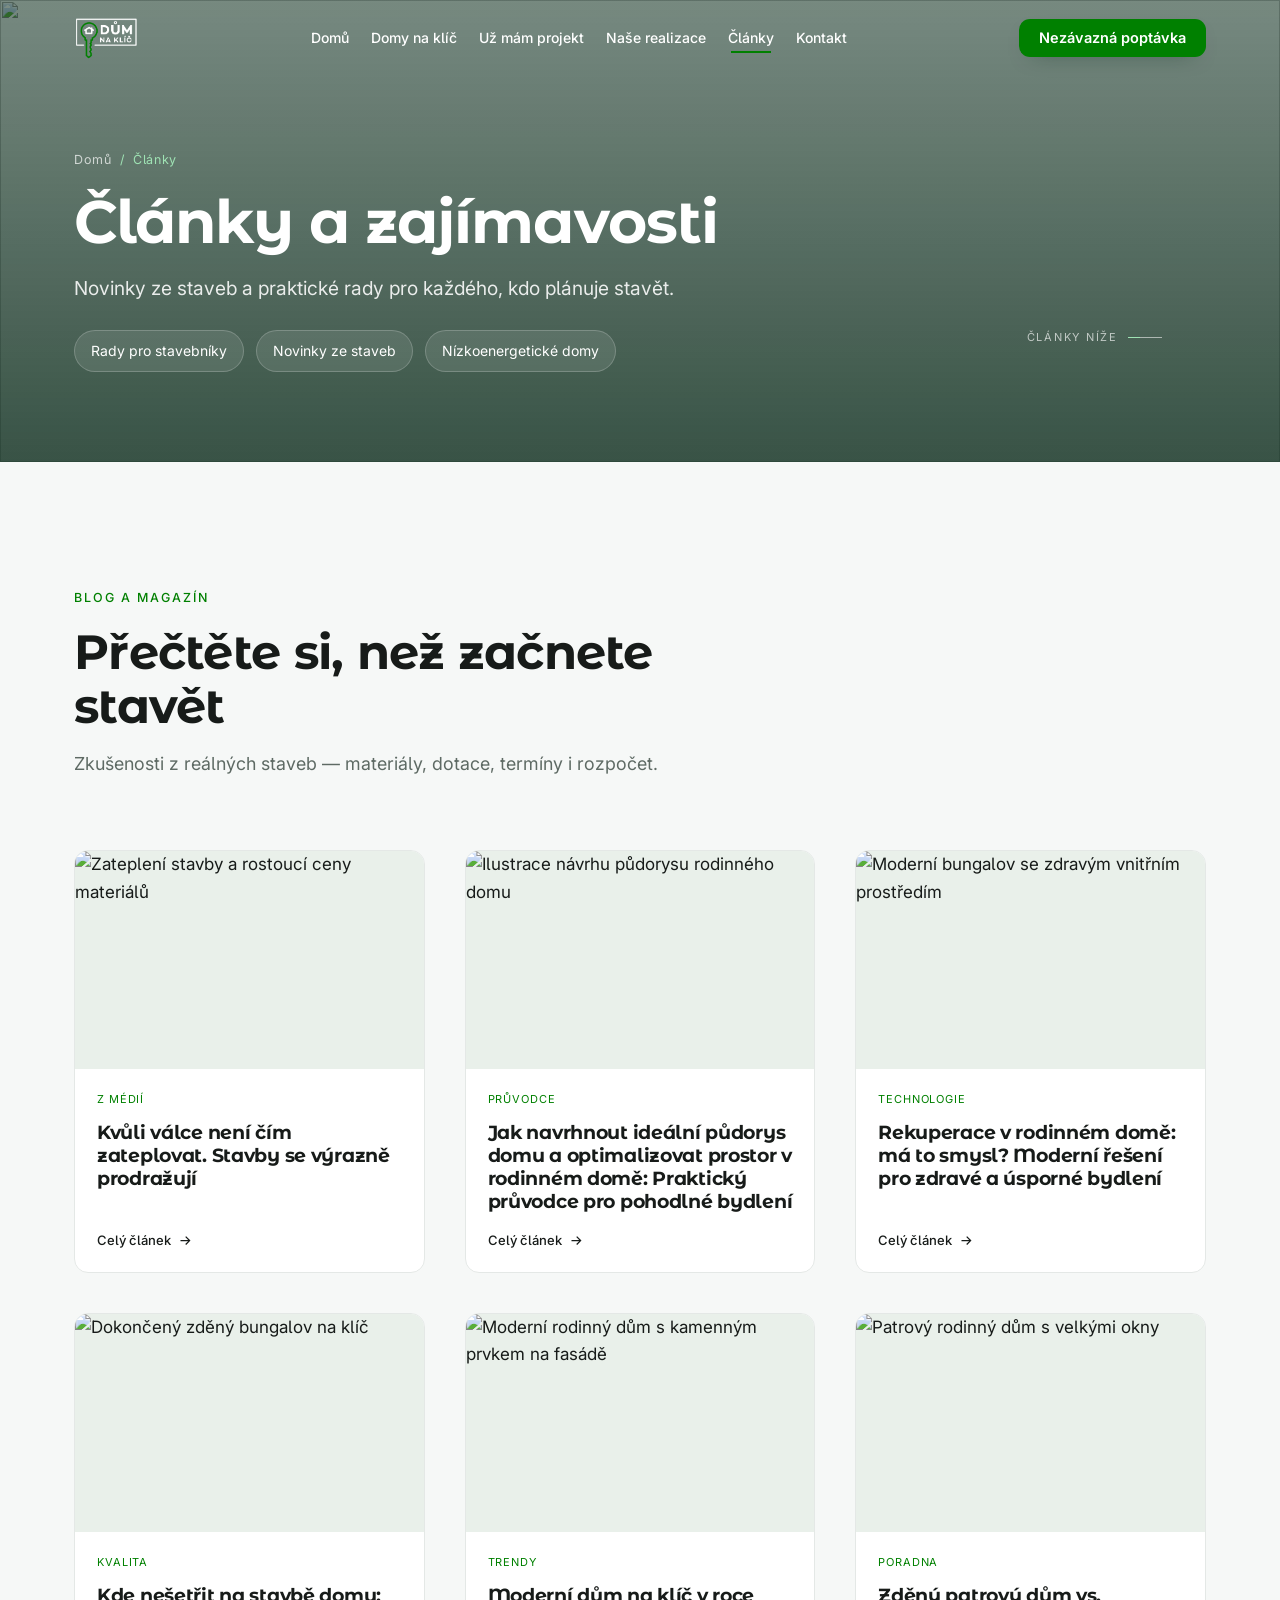
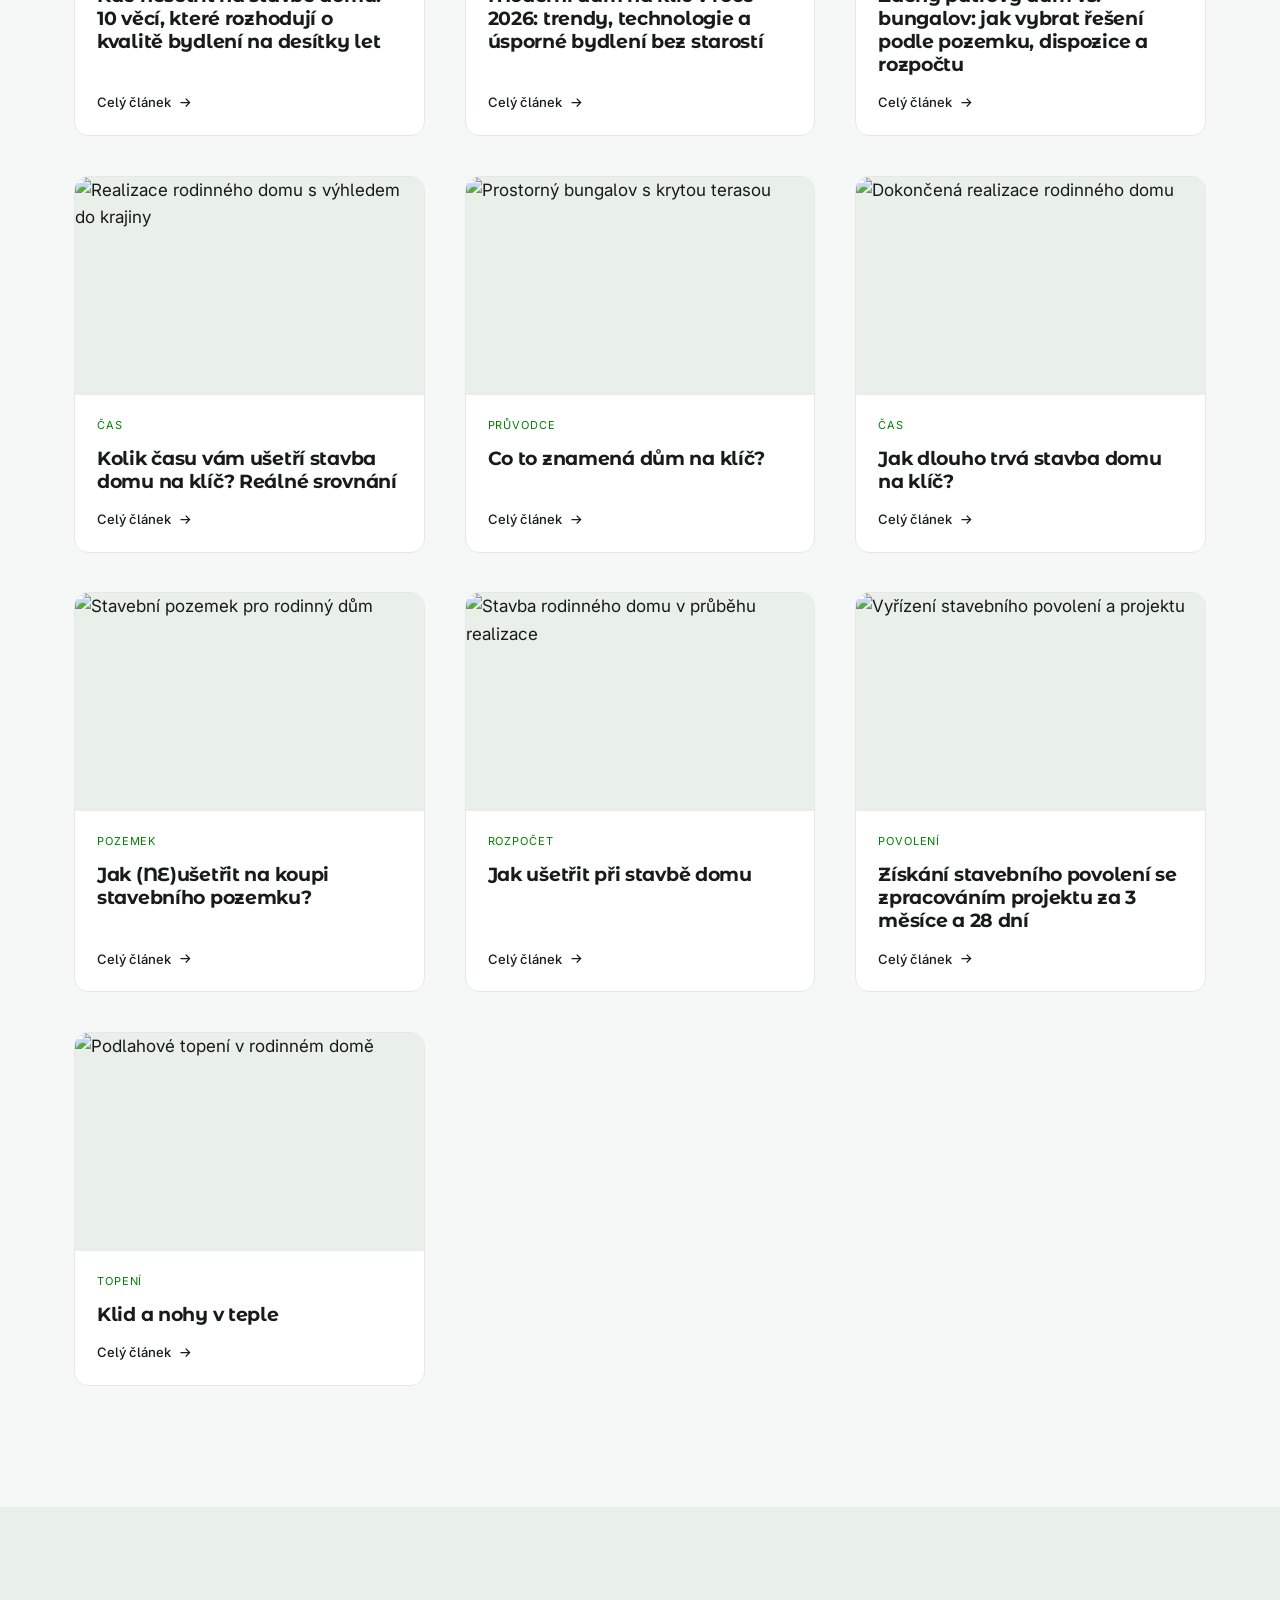
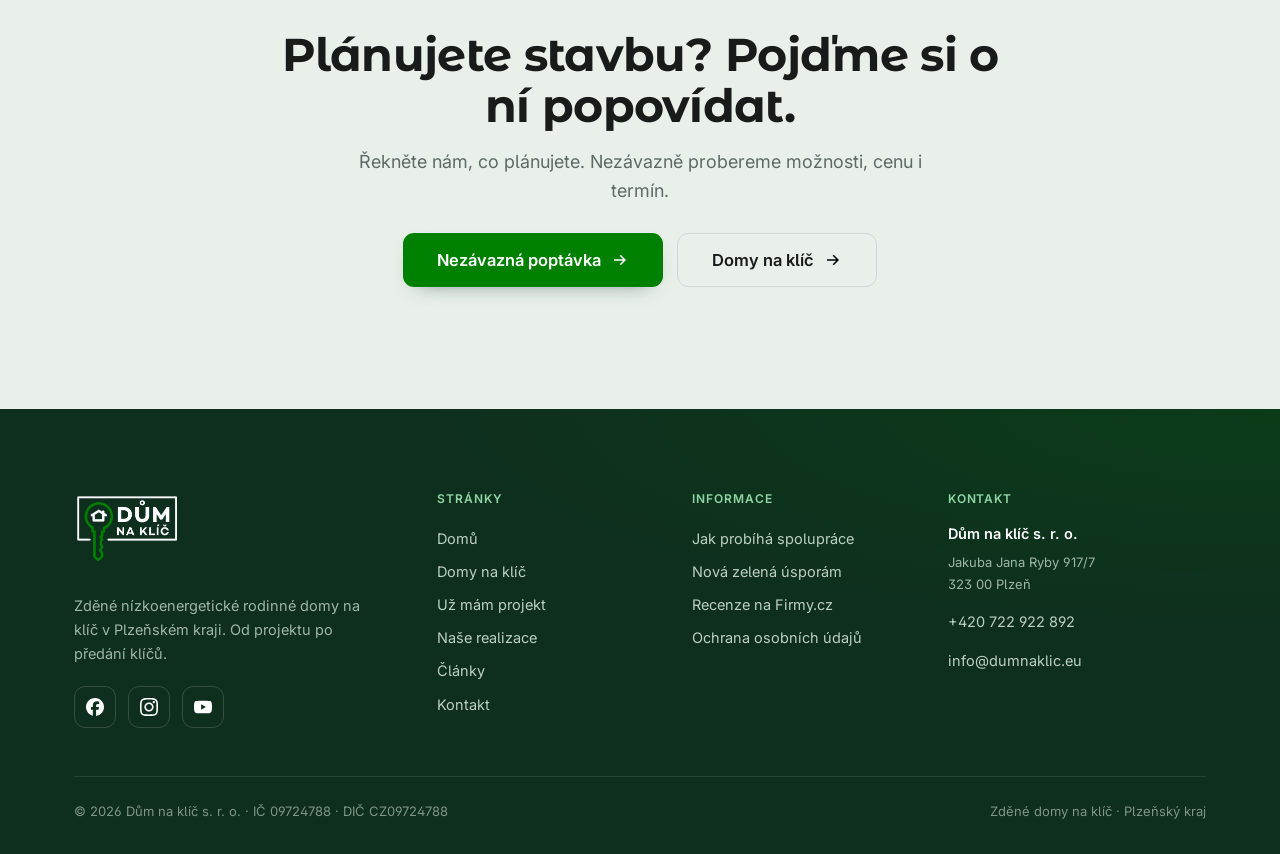
==== commit d6531374: "Lead funnel modal, Montserrat typografie a transparentní hero navigace - 3krokový poptávkový modal (" ====
--- a/clanky.html
+++ b/clanky.html
@@ -14,17 +14,17 @@
   <meta name="theme-color" content="#008000">
   <link rel="preconnect" href="https://fonts.googleapis.com">
   <link rel="preconnect" href="https://fonts.gstatic.com" crossorigin>
-  <link href="https://fonts.googleapis.com/css2?family=Bricolage+Grotesque:opsz,wght@12..96,200;12..96,300;12..96,600;12..96,700;12..96,800&family=Inter:wght@400;500;600;700&family=Spline+Sans+Mono:wght@400;500;600&display=swap" rel="stylesheet">
-  <link rel="stylesheet" href="assets/css/style.css?v=10">
+  <link href="https://fonts.googleapis.com/css2?family=Montserrat:wght@300;400;500;600;700;800&family=Inter:wght@400;500;600;700&display=swap" rel="stylesheet">
+  <link rel="stylesheet" href="assets/css/style.css?v=18">
   <link rel="icon" href="data:image/svg+xml,%3Csvg xmlns='http://www.w3.org/2000/svg' viewBox='0 0 32 32'%3E%3Crect width='32' height='32' rx='7' fill='%23008000'/%3E%3Cpath d='M16 6l8 6.2v1.6h-2V24h-4.6v-5.6h-2.8V24H8V13.8H6v-1.6z' fill='%23fff'/%3E%3C/svg%3E">
 </head>
-<body class="has-callbar">
+<body class="has-callbar nav-over-hero">
 
 <!-- ============ HEADER (identické na všech stránkách) ============ -->
 <header class="site-header">
   <div class="nav">
     <div class="container nav__in">
-      <a class="nav__logo" href="index.html" aria-label="Dům na klíč, domů"><img src="assets/img/logo.png?v=6" alt="Dům na klíč"></a>
+      <a class="nav__logo" href="index.html" aria-label="Dům na klíč, domů"><img class="nav__logo-dark" src="assets/img/logo.png?v=6" alt="Dům na klíč"><img class="nav__logo-light" src="assets/img/logo-light.png?v=6" alt="Dům na klíč" aria-hidden="true"></a>
       <nav class="nav__menu" aria-label="Hlavní menu">
         <a class="nav__link" data-nav="index.html" href="index.html">Domů</a>
         <a class="nav__link" data-nav="projekty-typove.html" href="projekty-typove.html">Domy na klíč</a>
@@ -34,7 +34,6 @@
         <a class="nav__link" data-nav="kontakty.html" href="kontakty.html">Kontakt</a>
       </nav>
       <div class="nav__right">
-        <a class="nav__phone" href="tel:+420722922892" aria-label="Zavolejte nám"><svg viewBox="0 0 24 24"><path d="M6.6 10.8c1.4 2.8 3.8 5.1 6.6 6.6l2.2-2.2c.3-.3.7-.4 1-.2 1.1.4 2.3.6 3.6.6.6 0 1 .4 1 1V20c0 .6-.4 1-1 1C10.6 21 3 13.4 3 4c0-.6.4-1 1-1h3.5c.6 0 1 .4 1 1 0 1.2.2 2.4.6 3.6.1.4 0 .7-.2 1z"/></svg><span>+420 722 922 892</span></a>
         <a class="btn btn--primary nav__cta" href="kontakty.html">Nezávazná poptávka</a>
         <button class="nav__toggle" aria-label="Otevřít menu" aria-expanded="false"><span></span><span></span><span></span></button>
       </div>
@@ -312,6 +311,6 @@
   <div class="lightbox__cap"></div>
 </div>
 
-<script src="assets/js/main.js?v=9"></script>
+<script src="assets/js/main.js?v=10"></script>
 </body>
 </html>
--- a/assets/css/style.css
+++ b/assets/css/style.css
@@ -2,7 +2,7 @@
    DŮM NA KLÍČ — Design system
    Brand: #008000 (zelená, požadavek klienta) + #3C3C3B (antracit)
    Signatura: "titleblock" katalogové karty (technický výkres) + motiv klíče
-   Display: Bricolage Grotesque · Body: Inter · Utility: Spline Sans Mono
+   Display: Montserrat · Body & labels: Inter
    ===================================================================== */
 
 /* ---------- Tokens ---------- */
@@ -20,9 +20,9 @@
   --line-strong:#d0d6d3;
   --white:#ffffff;
 
-  --font-display:'Bricolage Grotesque','Segoe UI',system-ui,sans-serif;
+  --font-display:'Montserrat','Segoe UI',system-ui,sans-serif;
   --font-body:'Inter','Segoe UI',system-ui,-apple-system,sans-serif;
-  --font-mono:'Spline Sans Mono','SFMono-Regular',ui-monospace,monospace;
+  --font-mono:'Inter','Segoe UI',system-ui,-apple-system,sans-serif;
 
   --wrap:1220px;
   --gap:clamp(22px,3.1vw,40px);
@@ -49,8 +49,8 @@
 a{color:inherit;text-decoration:none}
 button{font:inherit;cursor:pointer;border:none;background:none;color:inherit}
 input,textarea,select{font:inherit;color:inherit}
-h1,h2,h3,h4{font-family:var(--font-display);font-weight:800;line-height:1.05;
-  letter-spacing:-.02em;margin:0;color:var(--ink)}
+h1,h2,h3,h4{font-family:var(--font-display);font-weight:700;line-height:1.12;
+  letter-spacing:-.015em;margin:0;color:var(--ink)}
 p{margin:0}
 ul{margin:0;padding:0;list-style:none}
 :focus-visible{outline:3px solid var(--green);outline-offset:3px;border-radius:4px}
@@ -75,9 +75,7 @@
 .eyebrow{display:inline-flex;align-items:center;gap:10px;font-family:var(--font-mono);
   font-size:12.5px;font-weight:500;letter-spacing:.16em;text-transform:uppercase;
   color:var(--green);margin:0 0 18px}
-.eyebrow::before{content:"";width:26px;height:0;border-top:2px solid var(--green)}
 .section--dark .eyebrow,.section--pine .eyebrow{color:#7fd39a}
-.section--dark .eyebrow::before,.section--pine .eyebrow::before{border-color:#7fd39a}
 .section-head{max-width:720px;margin-bottom:clamp(42px,5.6vw,74px)}
 .section-head--center{margin-inline:auto;text-align:center}
 .section-head__title{font-size:clamp(28px,4.2vw,48px)}
@@ -91,8 +89,9 @@
   border-radius:11px;transition:transform .25s var(--ease),background .25s,color .25s,box-shadow .25s;
   line-height:1;white-space:nowrap}
 .btn svg{width:18px;height:18px;flex:none}
-.btn--primary{background:var(--green);color:#fff;box-shadow:0 6px 16px -8px rgba(0,128,0,.5)}
-.btn--primary:hover{background:var(--green-600);transform:translateY(-2px);box-shadow:0 10px 22px -10px rgba(0,128,0,.55)}
+.btn--primary{background:var(--green);color:#fff;box-shadow:0 8px 22px -14px rgba(14,46,30,.7)}
+.btn--primary svg{fill:currentColor}
+.btn--primary:hover{background:var(--green-600);transform:translateY(-1px);box-shadow:0 12px 26px -14px rgba(14,46,30,.65)}
 .btn--dark{background:var(--charcoal);color:#fff}
 .btn--dark:hover{background:#2a2a29;transform:translateY(-2px)}
 .btn--ghost{border:1.5px solid var(--line-strong);color:var(--ink);background:transparent}
@@ -121,12 +120,19 @@
 .nav{background:rgba(245,243,238,.86);backdrop-filter:blur(14px);
   border-bottom:1px solid var(--line);transition:background .3s,box-shadow .3s,min-height .3s}
 .nav__in{display:flex;align-items:center;gap:14px;min-height:var(--header-h);transition:min-height .3s}
-.nav__logo{display:flex;align-items:center;gap:12px;flex:none;margin-right:auto}
+.nav__logo{display:flex;align-items:center;gap:12px;flex:none}
 .nav__logo img{height:44px;width:auto;transition:height .3s}
 .is-scrolled .nav{background:rgba(245,243,238,.96);box-shadow:0 10px 30px -20px rgba(27,27,25,.4)}
-.is-scrolled .nav__in{min-height:64px}
-.is-scrolled .nav__logo img{height:37px}
-.nav__menu{display:none;gap:2px;align-items:center}
+/* transparent header floating over the hero (all pages, before scroll) */
+.nav-over-hero:not(.is-scrolled) .nav{background:transparent;backdrop-filter:none;border-bottom-color:transparent}
+.nav-over-hero:not(.is-scrolled) .nav__link{color:#fff}
+.nav-over-hero:not(.is-scrolled) .nav__link:hover,.nav-over-hero:not(.is-scrolled) .nav__link.is-active{color:#fff}
+.nav-over-hero:not(.is-scrolled) .nav__toggle{border-color:rgba(255,255,255,.5)}
+.nav-over-hero:not(.is-scrolled) .nav__toggle span{background:#fff}
+.nav__logo-light{display:none}
+.nav-over-hero:not(.is-scrolled) .nav__logo-dark{display:none}
+.nav-over-hero:not(.is-scrolled) .nav__logo-light{display:block}
+.nav__menu{display:none;gap:2px;align-items:center;flex:1;justify-content:center}
 .nav__link{position:relative;padding:9px 13px;font-size:15px;font-weight:500;color:var(--ink);
   border-radius:8px;transition:color .2s;white-space:nowrap}
 .nav__link::after{content:"";position:absolute;left:13px;right:13px;bottom:5px;height:2px;
@@ -174,8 +180,9 @@
 .drawer__phone{font-family:var(--font-mono);font-weight:600;text-align:center;color:var(--green)}
 
 /* ---------- Hero (homepage) ---------- */
-.hero{position:relative;min-height:100svh;display:flex;align-items:flex-end;
-  color:#fff;overflow:hidden;padding-top:calc(var(--header-h) + 60px)}
+/* ---------- Hero (homepage) — editoriální / architektonický ---------- */
+.hero{position:relative;min-height:100svh;display:flex;flex-direction:column;justify-content:flex-end;
+  color:#fff;overflow:hidden;padding-top:calc(var(--header-h) + 40px)}
 .hero__bg{position:absolute;inset:0;z-index:0;overflow:hidden}
 .hero__bg iframe,.hero__bg video,.hero__poster{position:absolute;top:50%;left:50%;
   width:max(100%,177.78vh);height:max(100%,56.25vw);min-width:100%;min-height:100%;
@@ -184,29 +191,66 @@
 .hero__video.is-ready{opacity:1}
 .hero__video iframe{position:absolute;top:50%;left:50%;width:max(100%,177.78vh);
   height:max(100%,56.25vw);min-width:100%;min-height:100%;transform:translate(-50%,-50%);border:0;pointer-events:none}
+/* filmový overlay — necháme architekturu dýchat, text drží spodní + levý přechod */
 .hero__overlay{position:absolute;inset:0;z-index:1;
-  background:linear-gradient(180deg,rgba(14,46,30,.32) 0%,rgba(14,46,30,.15) 40%,rgba(14,46,30,.78) 100%),
-             linear-gradient(90deg,rgba(14,46,30,.55),transparent 60%)}
-.hero__inner{position:relative;z-index:2;width:100%;padding-bottom:clamp(48px,7vw,96px)}
-.hero__eyebrow{display:inline-flex;align-items:center;gap:10px;font-family:var(--font-mono);
-  font-size:13px;letter-spacing:.14em;text-transform:uppercase;color:#9fe3b4;margin-bottom:22px}
-.hero__eyebrow::before{content:"";width:30px;border-top:2px solid #9fe3b4}
-.hero__title{font-size:clamp(38px,6.6vw,84px);line-height:.98;letter-spacing:-.03em;color:#fff;
-  max-width:16ch;text-wrap:balance}
-.hero__title em{font-style:normal;color:#9fe3b4}
-.hero__lead{margin-top:22px;font-size:clamp(17px,1.8vw,21px);max-width:46ch;color:rgba(255,255,255,.9)}
-.hero__actions{display:flex;flex-wrap:wrap;gap:14px;margin-top:32px}
-.hero__meta{display:flex;flex-wrap:wrap;gap:24px 40px;margin-top:44px;padding-top:26px;
-  border-top:1px solid rgba(255,255,255,.22)}
-.hero__meta-item{display:flex;flex-direction:column;gap:2px}
-.hero__meta-num{font-family:var(--font-display);font-size:clamp(30px,3.4vw,44px);font-weight:300;color:#fff;line-height:1;letter-spacing:-.03em}
-.hero__meta-label{font-family:var(--font-mono);font-size:12px;letter-spacing:.06em;text-transform:uppercase;color:rgba(255,255,255,.72)}
-.hero__scroll{position:absolute;left:50%;bottom:20px;z-index:2;transform:translateX(-50%);
-  font-family:var(--font-mono);font-size:11px;letter-spacing:.2em;text-transform:uppercase;
-  color:rgba(255,255,255,.7);display:flex;flex-direction:column;align-items:center;gap:8px}
-.hero__scroll span{width:1px;height:34px;background:linear-gradient(rgba(255,255,255,.7),transparent);animation:scrolldrop 2s infinite}
-@keyframes scrolldrop{0%{transform:scaleY(0);transform-origin:top}45%{transform:scaleY(1);transform-origin:top}
-  55%{transform:scaleY(1);transform-origin:bottom}100%{transform:scaleY(0);transform-origin:bottom}}
+  background:linear-gradient(180deg,rgba(11,26,18,.40) 0%,rgba(11,26,18,0) 30%,rgba(11,26,18,.34) 60%,rgba(9,20,14,.90) 100%),
+             linear-gradient(90deg,rgba(9,20,14,.70) 0%,rgba(9,20,14,.26) 44%,transparent 74%)}
+.hero__inner{position:relative;z-index:2;width:100%;padding-bottom:clamp(30px,4vw,52px);
+  display:flex;flex-direction:column;gap:clamp(38px,6vw,64px)}
+/* hero má vlastní širší mřížku než zbytek stránky */
+.hero .container{max-width:1420px}
+/* na homepage stejná šířka hlavičky jako hero (logo zarovnané s textem hero) */
+.home .site-header .container{max-width:1420px}
+
+/* overline s brandovým „spec-sheet" oddělovačem */
+.hero__kicker{display:flex;flex-wrap:wrap;align-items:center;gap:12px 16px;margin:0 0 26px;
+  font-family:var(--font-mono);font-size:12px;letter-spacing:.18em;text-transform:uppercase;color:rgba(255,255,255,.82)}
+.hero__kicker span{position:relative;padding-left:24px}
+.hero__kicker span:first-child{padding-left:0}
+.hero__kicker span:not(:first-child)::before{content:"";position:absolute;left:2px;top:50%;
+  width:6px;height:6px;margin-top:-3px;background:var(--green);transform:rotate(45deg)}
+
+/* nadpis s váhovým kontrastem (700 / 300) — bez „všechno tučně" AI vzhledu */
+.hero__headline{font-size:clamp(38px,6vw,88px);line-height:1.06;letter-spacing:-.02em;
+  font-weight:700;color:#fff;max-width:none;margin:0}
+.hero__headline-accent{font-weight:300;color:rgba(255,255,255,.88)}
+.hero__lead{margin-top:24px;font-size:clamp(17px,1.55vw,20px);line-height:1.55;
+  max-width:44ch;color:rgba(255,255,255,.86)}
+
+.hero__cta{display:flex;flex-wrap:wrap;align-items:center;gap:14px 28px;margin-top:34px}
+.hero__textlink{display:inline-flex;align-items:center;gap:9px;color:#fff;font-weight:600;font-size:15.5px;
+  padding-bottom:4px;border-bottom:1.5px solid rgba(255,255,255,.36);transition:border-color .25s var(--ease),gap .25s var(--ease)}
+.hero__textlink svg{width:17px;height:17px;fill:currentColor}
+.hero__textlink:hover{border-color:#fff;gap:13px}
+
+/* spodní lišta: statistiky dělené vlasovými linkami + rating chip */
+.hero__rail{display:flex;flex-wrap:wrap;align-items:center;justify-content:space-between;gap:22px 34px;
+  padding-top:24px;border-top:1px solid rgba(255,255,255,.2)}
+.hero__stats{display:flex;flex-wrap:wrap;align-items:stretch}
+.hero__stat{display:flex;flex-direction:column;gap:6px;padding:2px clamp(16px,2.6vw,38px)}
+.hero__stat:first-child{padding-left:0}
+.hero__stat:not(:last-child){border-right:1px solid rgba(255,255,255,.18)}
+.hero__stat-num{font-family:var(--font-display);font-size:clamp(28px,3.1vw,40px);font-weight:300;
+  line-height:1;letter-spacing:-.03em;color:#fff}
+.hero__stat-lbl{font-family:var(--font-mono);font-size:11.5px;letter-spacing:.08em;text-transform:uppercase;color:rgba(255,255,255,.7)}
+.hero__rating{display:inline-flex;align-items:center;gap:12px;padding:11px 18px;border-radius:12px;
+  background:rgba(255,255,255,.08);border:1px solid rgba(255,255,255,.18);
+  backdrop-filter:blur(7px);-webkit-backdrop-filter:blur(7px);color:#fff;
+  transition:background .25s,border-color .25s,transform .25s var(--ease)}
+.hero__rating:hover{background:rgba(255,255,255,.14);border-color:rgba(255,255,255,.34);transform:translateY(-2px)}
+.hero__rating-stars{color:#ffc94d;letter-spacing:2px;font-size:14px;white-space:nowrap}
+.hero__rating-txt{font-size:13px;color:rgba(255,255,255,.86);line-height:1.3}
+.hero__rating-txt strong{color:#fff;font-weight:700}
+
+/* editoriální „plate" (foto popisek) — jen desktop */
+.hero__plate{position:absolute;top:calc(var(--header-h) + 34px);right:clamp(20px,4vw,40px);z-index:2;
+  display:none;margin:0;font-family:var(--font-mono);font-size:11px;letter-spacing:.16em;text-transform:uppercase;
+  color:rgba(255,255,255,.55);writing-mode:vertical-rl}
+@media(min-width:1080px){.hero__plate{display:block}}
+@media(max-width:520px){
+  .hero__stat{padding:2px 14px}
+  .hero__stat-num{font-size:26px}
+}
 
 /* ---------- Page hero (podstránky) ---------- */
 .page-hero{position:relative;color:#fff;padding:calc(var(--header-h) + 74px) 0 clamp(52px,7vw,90px);overflow:hidden}
@@ -553,7 +597,6 @@
 .reveal[data-delay="3"]{transition-delay:.24s}
 @media(prefers-reduced-motion:reduce){
   .reveal{opacity:1;transform:none;transition:none}
-  .hero__scroll span{animation:none}
   .house-card:hover .house-card__media img,.article-card:hover .article-card__media img{transform:none}
 }
 
@@ -563,7 +606,7 @@
 .mt-s{margin-top:16px}.mt-m{margin-top:28px}.mt-l{margin-top:44px}
 .text-green{color:var(--green)}
 .wrap-narrow{max-width:820px;margin-inline:auto}
-.divider-note{font-family:var(--font-mono);font-size:13.5px;line-height:1.7;color:var(--muted);text-align:center;
+.divider-note{font-family:var(--font-body);font-size:15px;line-height:1.7;color:var(--muted);text-align:center;
   margin-top:clamp(44px,5vw,64px);padding-top:clamp(26px,3vw,38px);border-top:1px solid var(--line);
   max-width:760px;margin-inline:auto}
 .section--endnote{padding-bottom:clamp(40px,4.5vw,56px)}
@@ -585,7 +628,6 @@
   background:linear-gradient(180deg,rgba(14,46,30,.08) 0%,rgba(14,46,30,.12) 32%,rgba(11,30,20,.9) 100%)}
 .feature__panel{position:absolute;left:0;right:0;bottom:0;z-index:1;padding:clamp(22px,3vw,36px)}
 .feature .eyebrow{color:#9fe3b4;margin-bottom:12px}
-.feature .eyebrow::before{border-color:#9fe3b4}
 .feature__title{font-size:clamp(23px,2.5vw,32px);color:#fff;text-wrap:balance;line-height:1.08}
 .feature__hint{display:inline-flex;align-items:center;gap:9px;margin-top:16px;font-family:var(--font-mono);
   font-size:12px;letter-spacing:.06em;text-transform:uppercase;color:rgba(255,255,255,.75);
@@ -849,3 +891,101 @@
   .pathgrid{grid-template-columns:1.12fr .88fr;align-items:start}
   .pathgrid>.pathcard:nth-child(2){margin-top:44px}
 }
+
+/* =====================================================================
+   LEAD FUNNEL — 3krokový poptávkový modal
+   ===================================================================== */
+.lead-modal{position:fixed;inset:0;z-index:120;display:flex;align-items:center;justify-content:center;
+  padding:clamp(14px,3vw,32px);visibility:hidden;pointer-events:none}
+.lead-modal.is-open{visibility:visible;pointer-events:auto}
+.lead-modal__scrim{position:absolute;inset:0;background:rgba(14,46,30,.55);
+  -webkit-backdrop-filter:blur(4px);backdrop-filter:blur(4px);opacity:0;transition:opacity .32s var(--ease)}
+.lead-modal.is-open .lead-modal__scrim{opacity:1}
+.lead-modal__dialog{position:relative;width:min(560px,100%);max-height:92vh;overflow-y:auto;
+  background:var(--white);border-radius:20px;box-shadow:var(--shadow-lg);
+  padding:clamp(24px,3.4vw,40px) clamp(22px,3.4vw,40px) clamp(20px,3vw,32px);
+  transform:translateY(24px) scale(.98);opacity:0;transition:transform .4s var(--ease),opacity .32s var(--ease);
+  scrollbar-width:thin}
+.lead-modal.is-open .lead-modal__dialog{transform:none;opacity:1}
+.lead-modal__close{position:absolute;top:14px;right:14px;width:38px;height:38px;border-radius:50%;
+  display:grid;place-items:center;font-size:24px;line-height:1;color:var(--muted);
+  background:var(--bone);transition:background .2s,color .2s;z-index:2}
+.lead-modal__close:hover{background:var(--stone);color:var(--ink)}
+
+.lf-head{margin-bottom:clamp(20px,2.6vw,28px)}
+.lf-progress{height:5px;border-radius:99px;background:var(--stone);overflow:hidden}
+.lf-progress__fill{display:block;height:100%;width:33.33%;border-radius:99px;
+  background:linear-gradient(90deg,var(--green),var(--green-600));transition:width .45s var(--ease)}
+.lf-meta{display:flex;align-items:center;justify-content:space-between;gap:12px;margin-top:12px}
+.lf-eyebrow{font-family:var(--font-mono);font-size:11.5px;font-weight:500;letter-spacing:.16em;
+  text-transform:uppercase;color:var(--green)}
+.lf-count{font-family:var(--font-mono);font-size:11.5px;letter-spacing:.08em;color:var(--muted)}
+.lf-count b{color:var(--ink);font-weight:600}
+
+.lf-step{display:none;animation:lfIn .38s var(--ease) both}
+.lf-step.is-active{display:block}
+@keyframes lfIn{from{opacity:0;transform:translateX(14px)}to{opacity:1;transform:none}}
+@media(prefers-reduced-motion:reduce){.lf-step,.lead-modal__dialog{animation:none;transition:none}}
+.lf-title{font-size:clamp(22px,2.8vw,28px);letter-spacing:-.02em;margin-bottom:8px}
+.lf-sub{color:var(--muted);font-size:15px;line-height:1.55;margin-bottom:22px}
+
+/* možnosti (krok 1) */
+.lf-opts{display:grid;gap:12px}
+.lf-opt{display:flex;align-items:center;gap:15px;width:100%;text-align:left;
+  padding:16px 18px;border:1.6px solid var(--line);border-radius:13px;background:var(--white);
+  transition:border-color .2s,background .2s,transform .2s var(--ease),box-shadow .2s}
+.lf-opt:hover{border-color:var(--green);transform:translateY(-1px);box-shadow:var(--shadow)}
+.lf-opt.is-sel{border-color:var(--green);background:var(--green-tint)}
+.lf-opt__ic{flex:none;width:46px;height:46px;border-radius:11px;display:grid;place-items:center;
+  background:var(--green-tint);transition:background .2s}
+.lf-opt.is-sel .lf-opt__ic{background:#fff}
+.lf-opt__ic svg{width:23px;height:23px;fill:none;stroke:var(--green);stroke-width:1.7;
+  stroke-linecap:round;stroke-linejoin:round}
+.lf-opt__txt{flex:1;min-width:0}
+.lf-opt__t{display:block;font-family:var(--font-display);font-weight:700;font-size:16.5px;
+  letter-spacing:-.01em;color:var(--ink)}
+.lf-opt__d{display:block;font-size:13.5px;color:var(--muted);line-height:1.45;margin-top:3px}
+.lf-opt__arw{flex:none;color:var(--line-strong);transition:color .2s,transform .2s var(--ease)}
+.lf-opt__arw svg{width:20px;height:20px;fill:currentColor}
+.lf-opt:hover .lf-opt__arw,.lf-opt.is-sel .lf-opt__arw{color:var(--green);transform:translateX(3px)}
+
+/* skupiny + chipy (krok 2) */
+.lf-group{margin-bottom:22px}
+.lf-group:last-child{margin-bottom:4px}
+.lf-label{display:block;font-family:var(--font-mono);font-size:12px;letter-spacing:.04em;
+  text-transform:uppercase;color:var(--muted);margin-bottom:11px}
+.lf-chips{display:flex;flex-wrap:wrap;gap:9px}
+.lf-chip{padding:9px 16px;border:1.6px solid var(--line);border-radius:99px;
+  font-size:14px;font-weight:500;color:var(--ink);background:var(--white);
+  transition:border-color .18s,background .18s,color .18s,transform .18s var(--ease)}
+.lf-chip:hover{border-color:var(--green);transform:translateY(-1px)}
+.lf-chip.is-sel{background:var(--green);border-color:var(--green);color:#fff}
+
+/* pole (krok 3) — staví na .field / .form__consent */
+.lead-modal .field.is-error input{border-color:#c0392b;background:#fdf3f2}
+.lead-modal .form__consent.is-error{color:#c0392b}
+.lead-modal .form__consent{margin:6px 0 0}
+
+/* navigace */
+.lf-nav{display:flex;gap:12px;margin-top:26px}
+.lf-nav .lf-back{flex:0 0 auto}
+.lf-nav .lf-next,.lf-nav .lf-submit{flex:1}
+.lf-next:disabled{opacity:.45;cursor:not-allowed;transform:none;box-shadow:none}
+.lf-foot{margin-top:16px;font-family:var(--font-mono);font-size:11.5px;color:var(--muted);
+  text-align:center;display:flex;align-items:center;justify-content:center;gap:7px}
+.lf-foot svg{width:14px;height:14px;fill:none;stroke:var(--green);stroke-width:1.8;
+  stroke-linecap:round;stroke-linejoin:round}
+
+/* úspěch */
+.lf-done{text-align:center;padding:14px 0 6px}
+.lf-done__ic{width:74px;height:74px;margin:0 auto 22px;border-radius:50%;
+  background:var(--green-tint);display:grid;place-items:center}
+.lf-done__ic svg{width:36px;height:36px;fill:none;stroke:var(--green);stroke-width:2.4;
+  stroke-linecap:round;stroke-linejoin:round}
+.lf-done .lf-sub{margin-bottom:26px}
+
+@media(max-width:520px){
+  .lf-nav{flex-direction:column-reverse}
+  .lf-nav .lf-back{width:100%}
+  .lf-opt__d{font-size:13px}
+}
